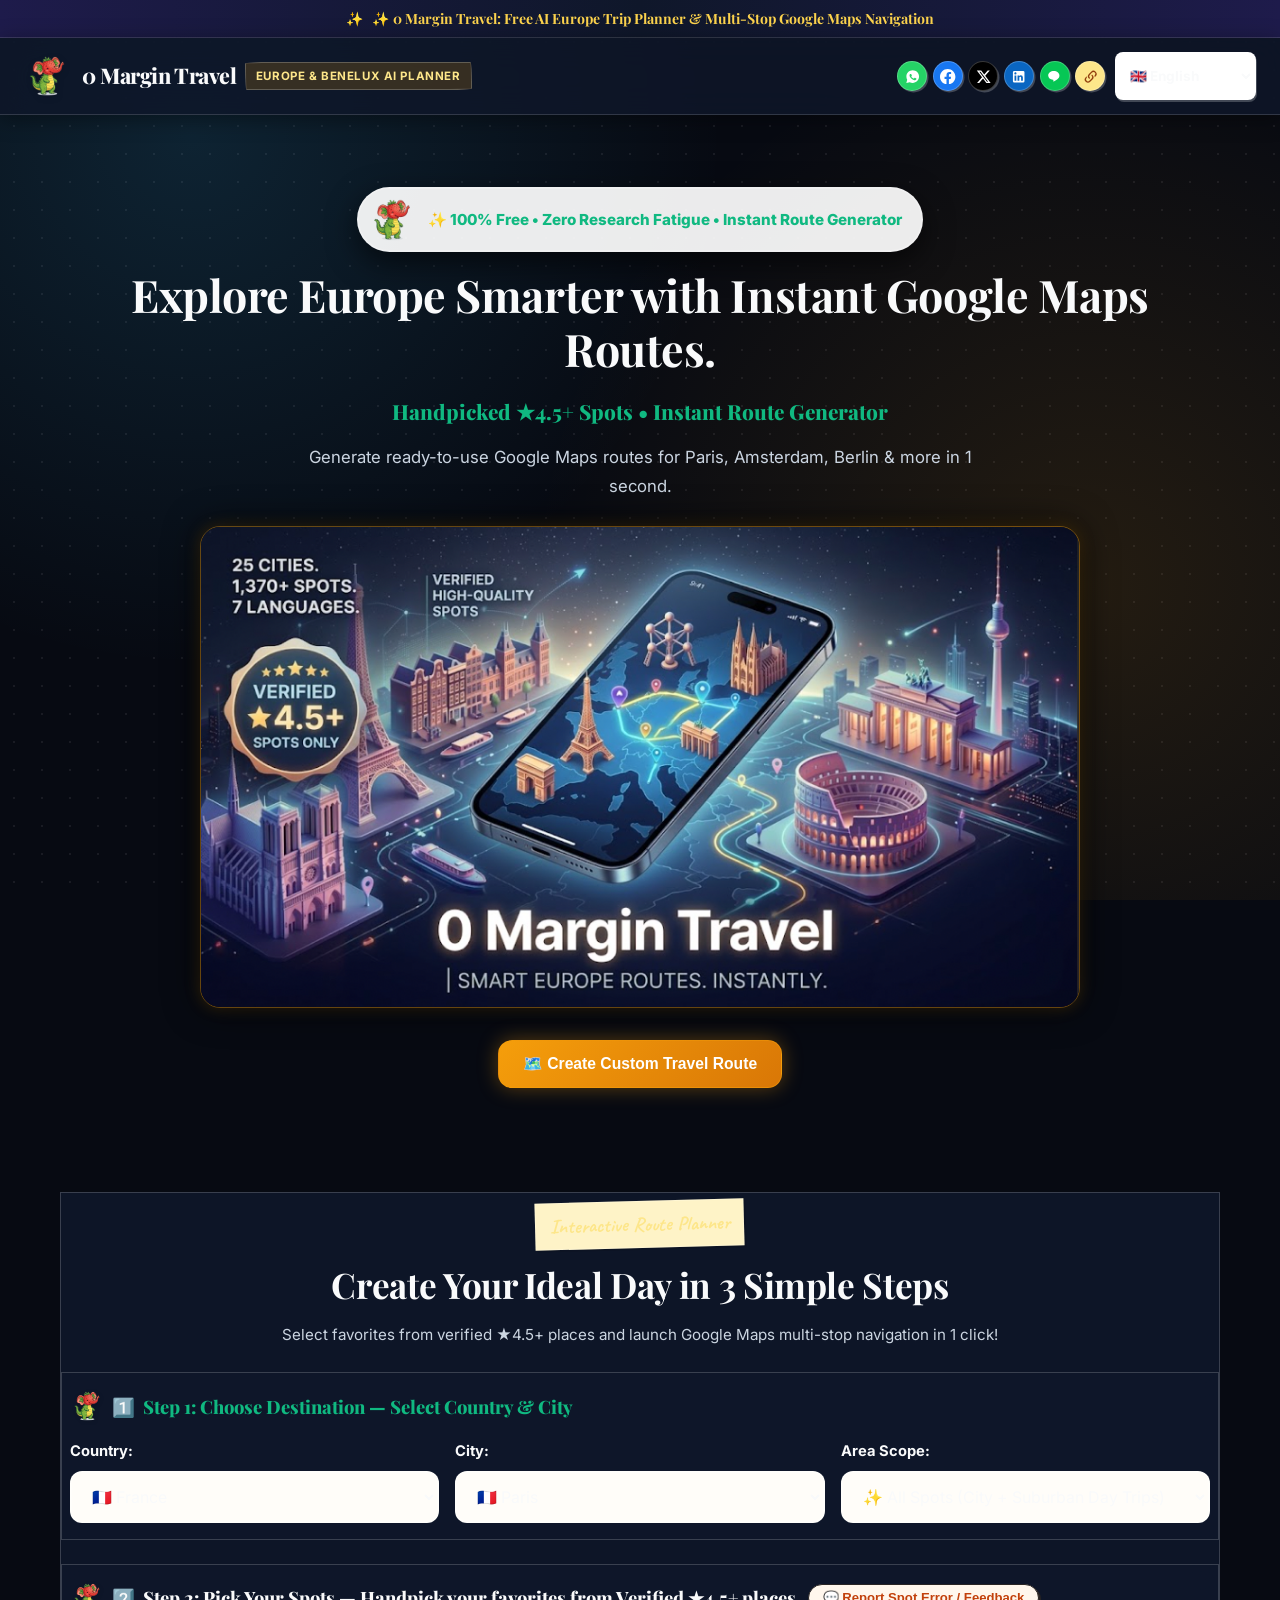
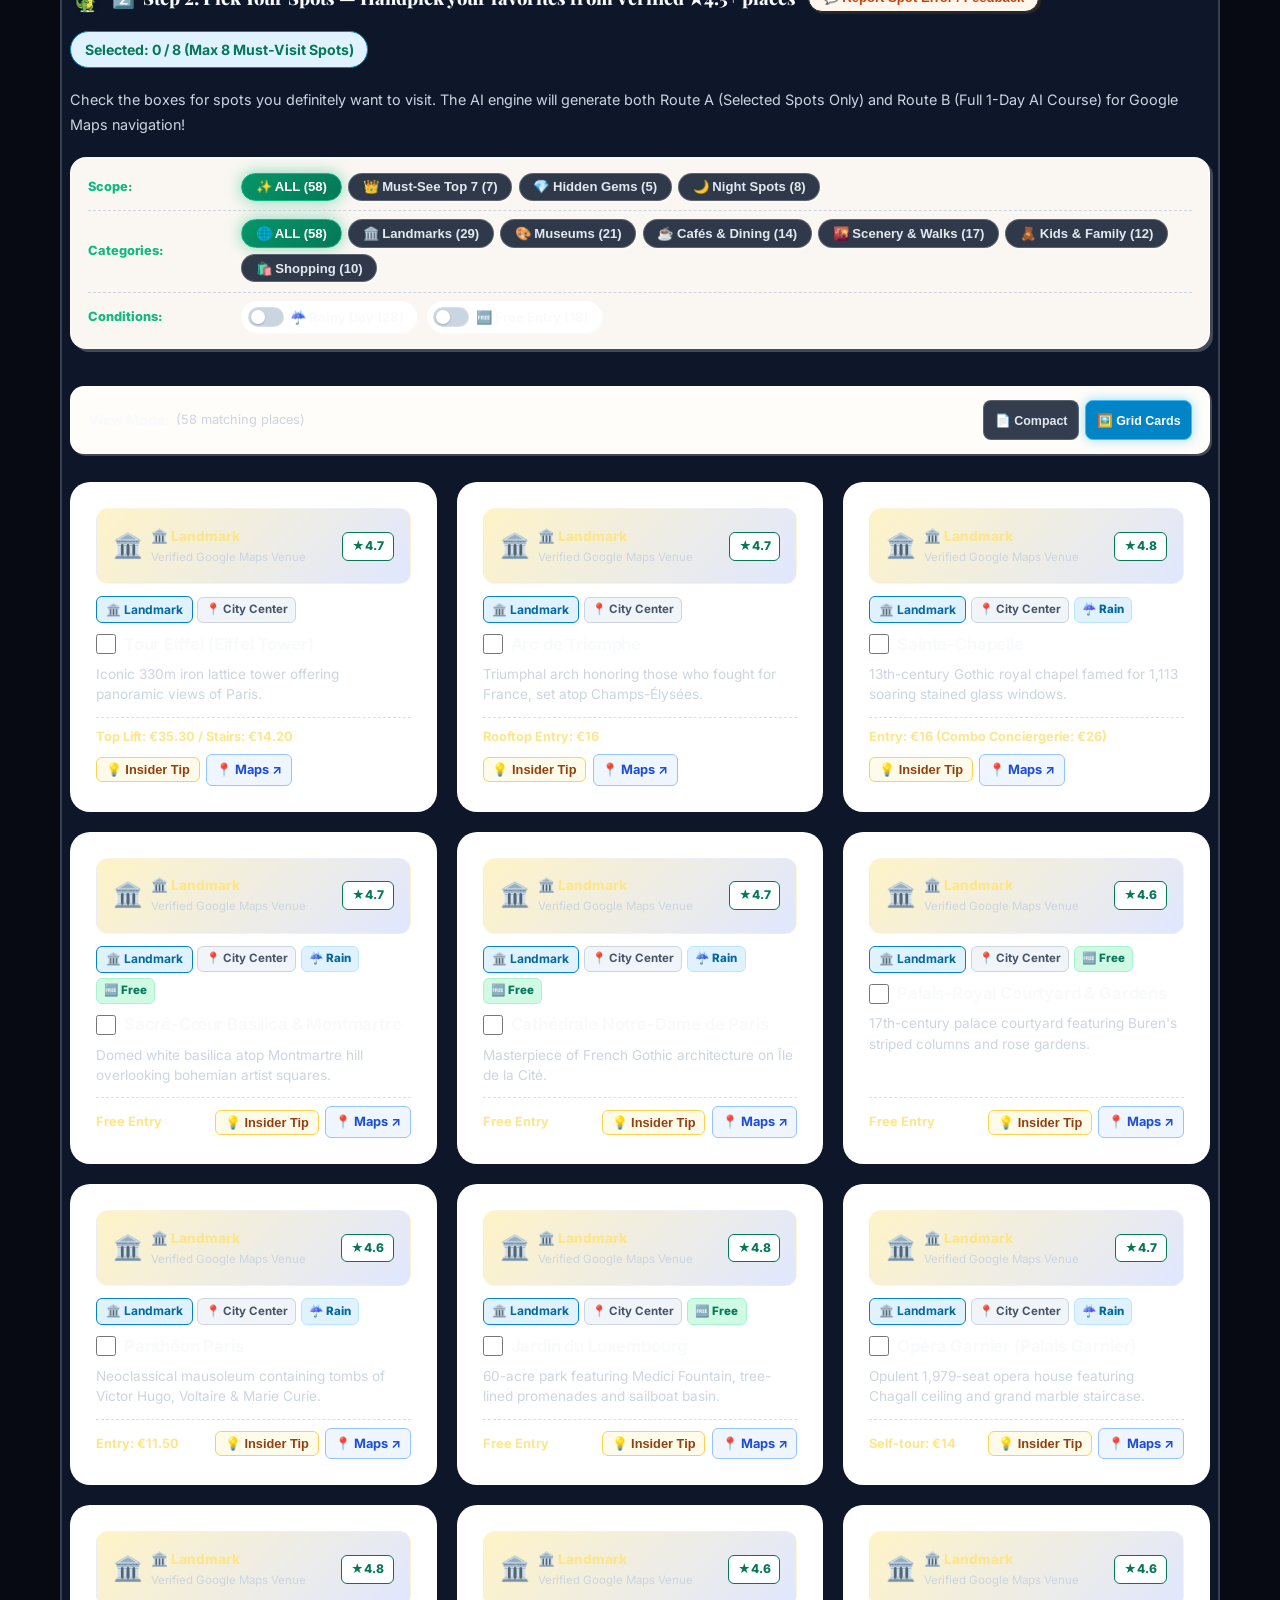
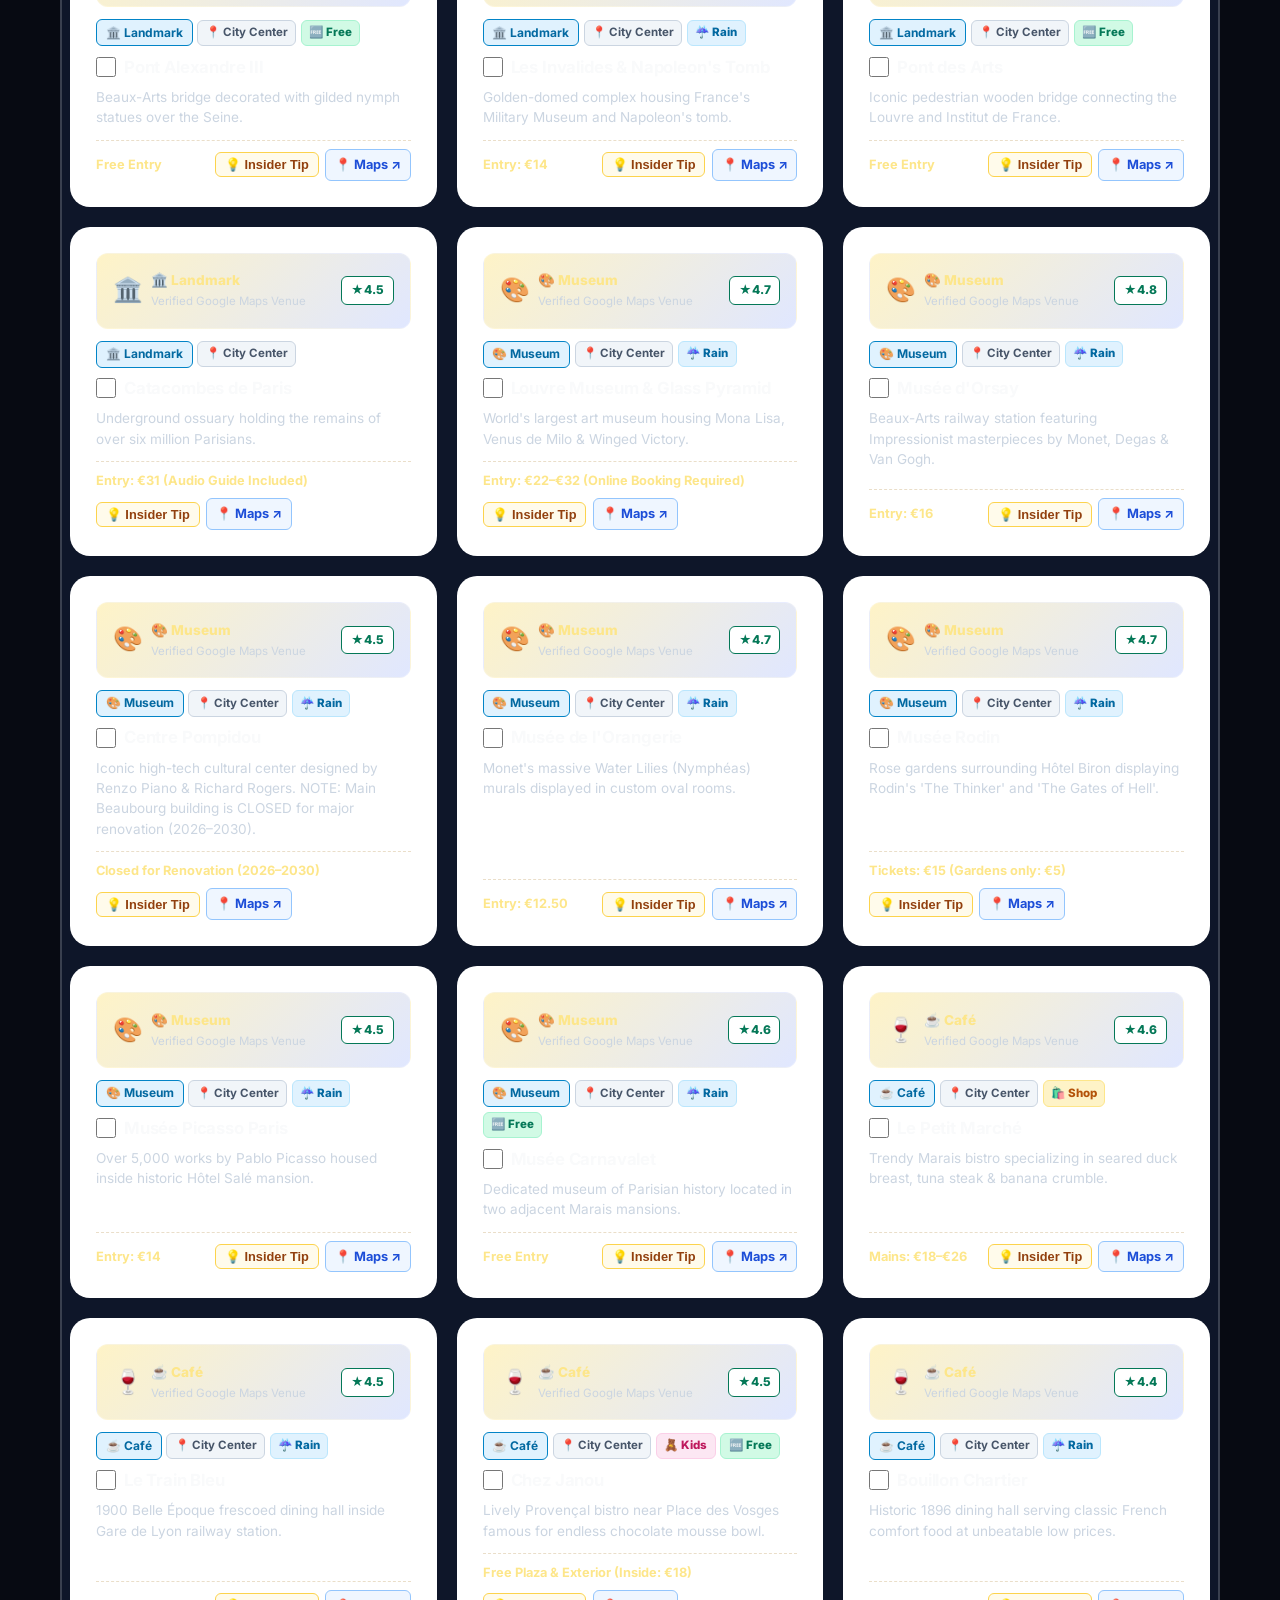
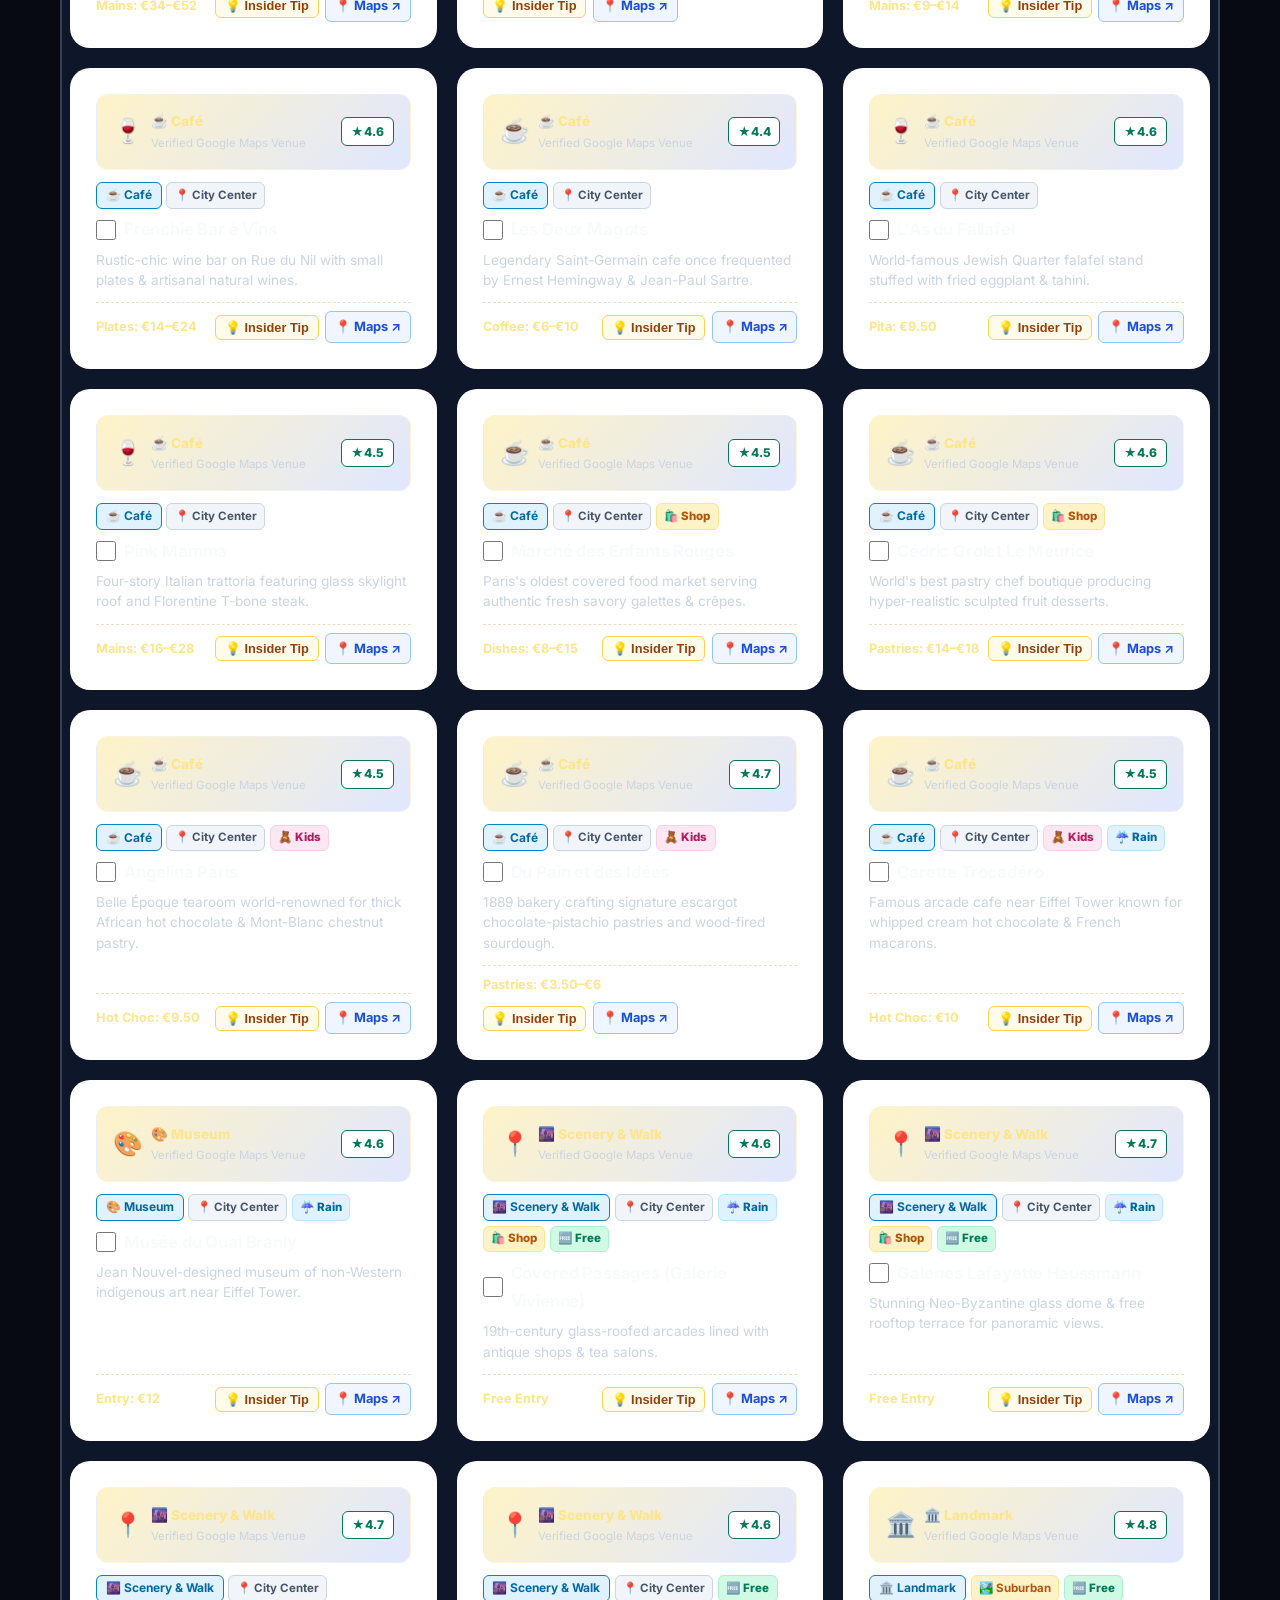
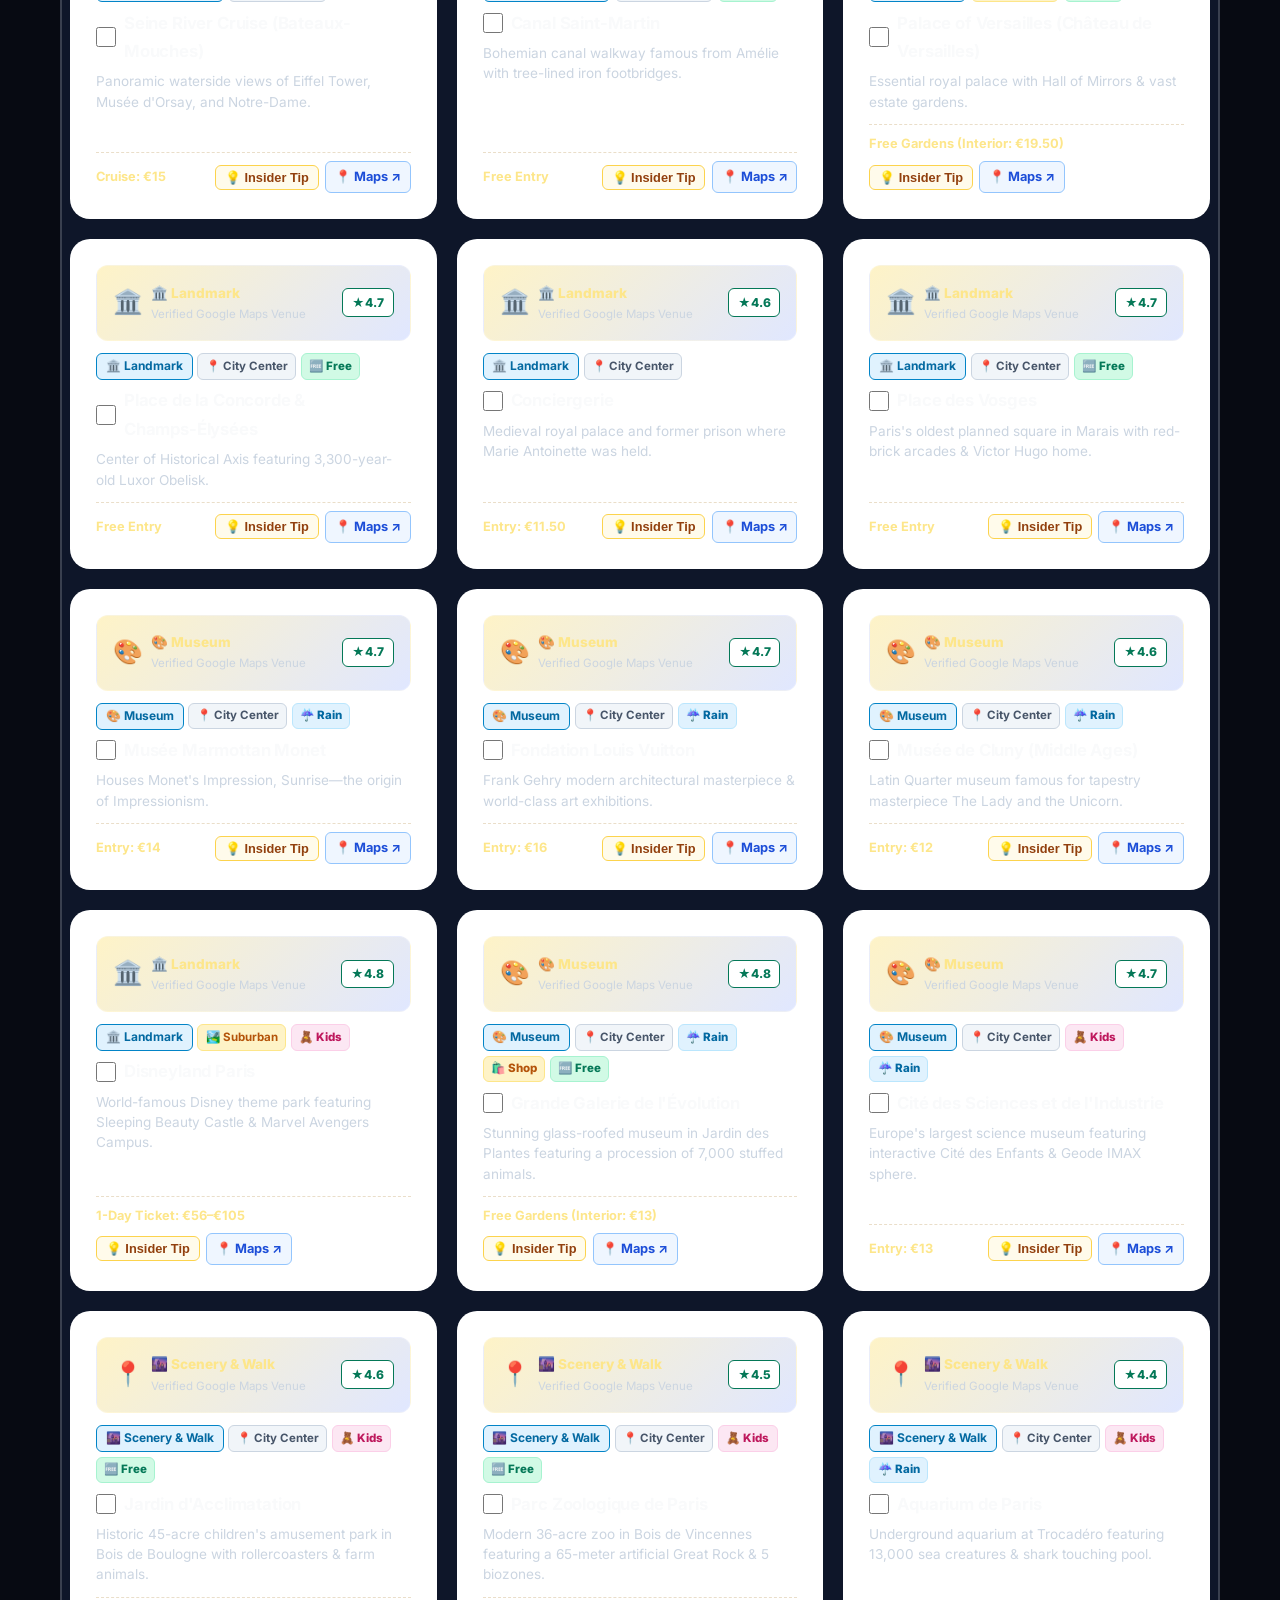
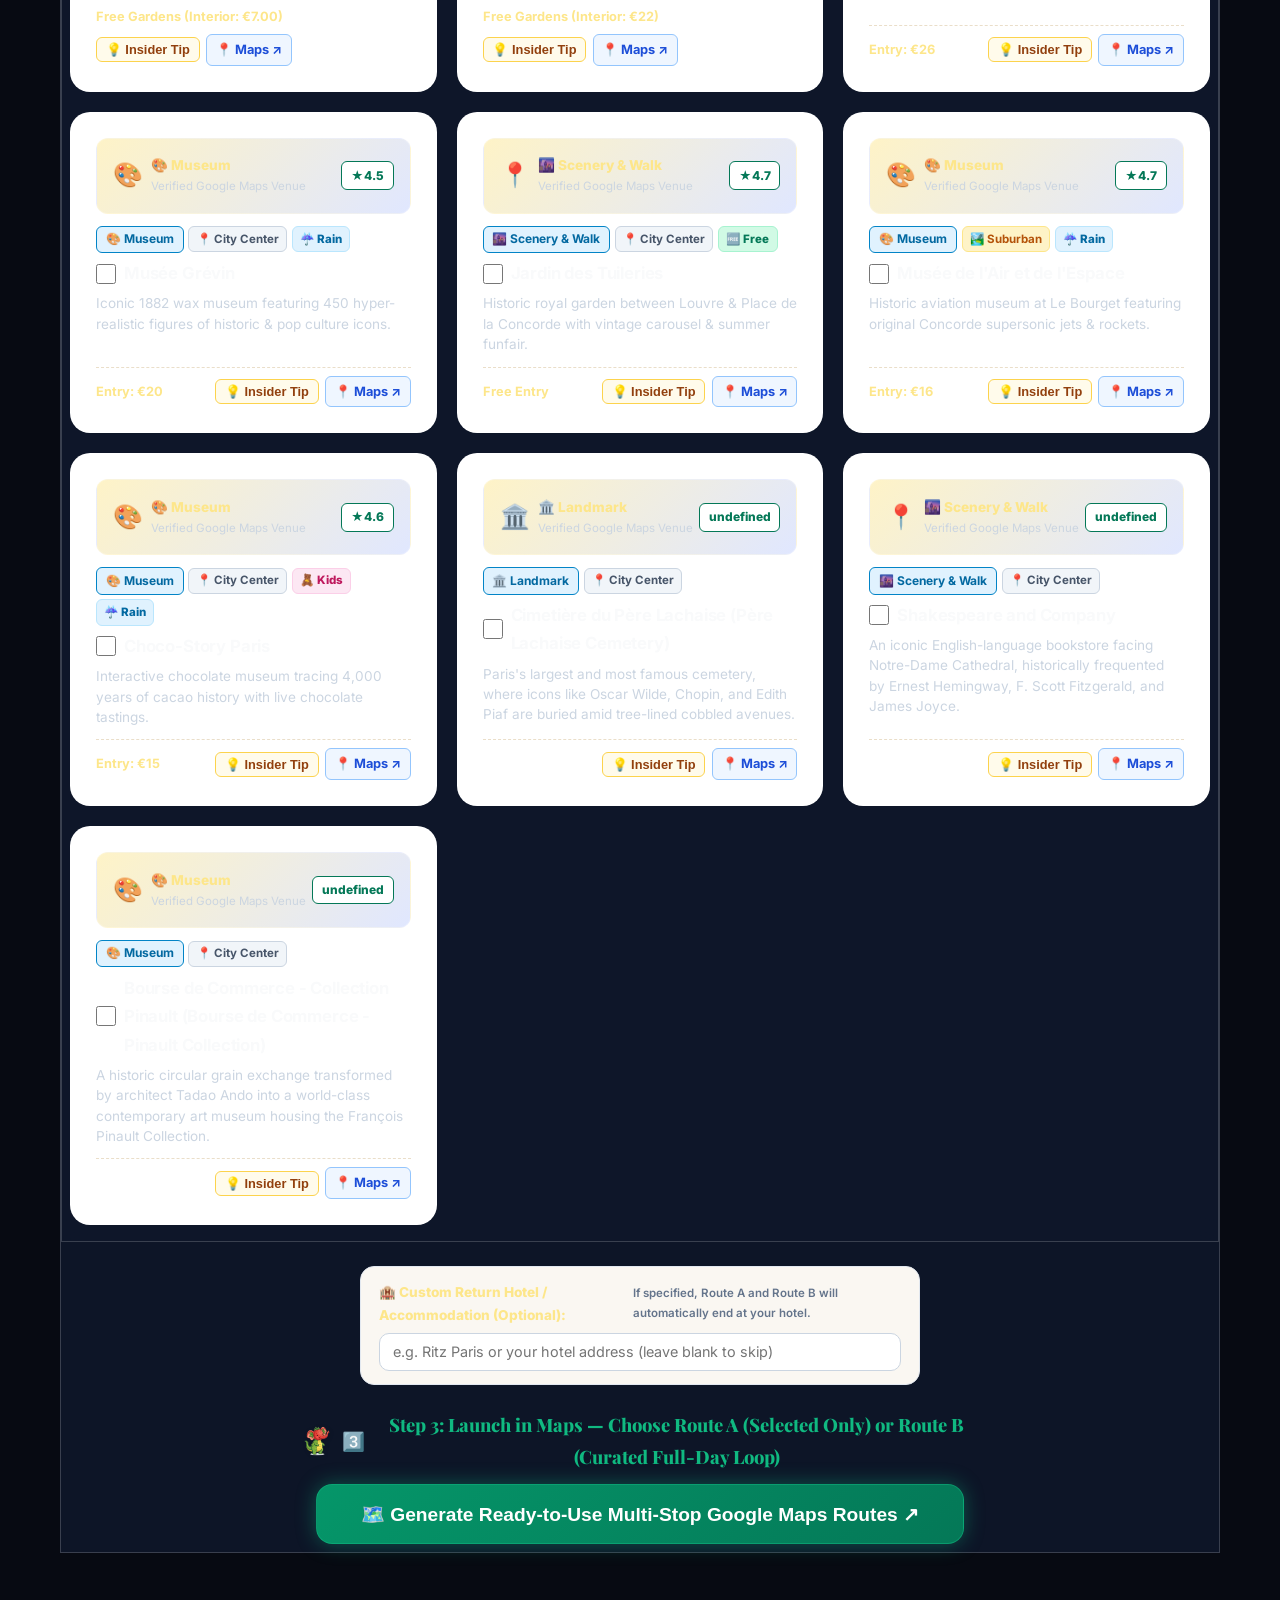
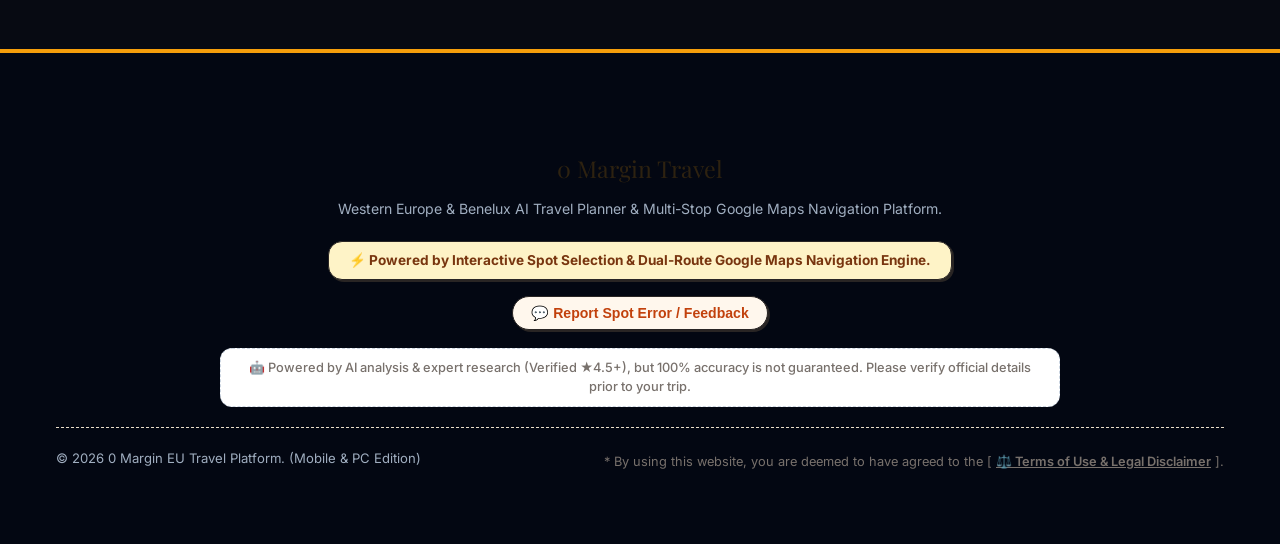
==== index.html @ 4a4cb54e "Fix: Enhance text contrast/readability and add responsive hero OGP image banner" ====
<!DOCTYPE html>
<html lang="en">
<head>
  <meta charset="UTF-8">
  <meta name="viewport" content="width=device-width, initial-scale=1.0, maximum-scale=5.0, user-scalable=yes">
  
  <title>[Free] 0Margin Travel — AI Europe Trip Planner & Multi-Stop Google Maps Navigation</title>
  <meta name="description" content="Free AI Europe Trip Planner. Just pick ★4.5+ curated spots! Generate turn-by-turn Google Maps routes for Paris, Amsterdam, Berlin & more in 1 second.">

  <!-- Open Graph / Social Media Meta Tags -->
  <meta property="og:site_name" content="0 Margin Travel">
  <meta property="og:title" content="0 Margin Travel — Smart Europe Routes. Instantly.">
  <meta property="og:description" content="Plan your perfect European trip for free. 25 cities, 1370+ curated spots. Turn-by-turn Google Maps navigation.">
  <meta property="og:image" content="https://zeromargin-travel.github.io/img/og-image.jpg">
  <meta property="og:image:secure_url" content="https://zeromargin-travel.github.io/img/og-image.jpg">
  <meta property="og:image:type" content="image/jpeg">
  <meta property="og:image:width" content="1200">
  <meta property="og:image:height" content="630">
  <meta property="og:type" content="website">
  <meta property="og:url" content="https://zeromargin-travel.github.io/">

  <!-- Twitter / X Card Meta Tags -->
  <meta name="twitter:card" content="summary_large_image">
  <meta name="twitter:title" content="0 Margin Travel — Smart Europe Routes. Instantly.">
  <meta name="twitter:description" content="Plan your perfect European trip for free. 25 cities, 1370+ curated spots.">
  <meta name="twitter:image" content="https://zeromargin-travel.github.io/img/og-image.jpg">

  <!-- Google Fonts: Inter, Playfair Display & Caveat -->
  <link rel="preconnect" href="https://fonts.googleapis.com">
  <link rel="preconnect" href="https://fonts.gstatic.com" crossorigin>
  <link href="https://fonts.googleapis.com/css2?family=Inter:wght@400;500;600;700;800&family=Playfair+Display:ital,wght@0,600;0,700;1,600&family=Caveat:wght@600&display=swap" rel="stylesheet">

  <!-- Correct CSS Path to Warm Organic Atelier Design System (Responsive) -->
  <link rel="stylesheet" href="css/styles.css?v=20260819_1520">
</head>
<body>

  <!-- Top Slogan Banner -->
  <div class="slogan-banner">
    <span>✨</span>
    <span data-i18n="banner.text">✨ 0 Margin Travel: Free AI Europe Trip Planner & Multi-Stop Google Maps Navigation</span>
  </div>

  <!-- Navbar -->
  <header class="navbar">
    <div class="brand-container" onclick="window.scrollTo({top:0, behavior:'smooth'})">
      <img src="assets/mascot.png" alt="0MT Mascot" class="brand-mascot-img" style="width:46px; height:46px; object-fit:contain; filter:drop-shadow(1px 2px 3px rgba(0,0,0,0.15)); transition:transform 0.3s ease;" onmouseover="this.style.transform='scale(1.15) rotate(6deg)'" onmouseout="this.style.transform='scale(1) rotate(0deg)'">
      <div>
        <div style="display:flex; align-items:center; gap:0.5rem;">
          <span class="brand-title" data-i18n="nav.title">0 Margin Travel</span>
          <span class="brand-badge" data-i18n="nav.badge">Europe & Benelux AI Planner</span>
        </div>
      </div>
    </div>

    <!-- Global Language Selector & Share -->
    <div style="display:flex; align-items:center; gap:0.6rem;">
      <div id="topShareContainer" style="display:flex; gap:0.35rem; align-items:center;">
        <!-- WhatsApp -->
        <button class="share-icon-btn" onclick="AITravelEngine.shareGeneral('wa')" style="width:30px; height:30px; background:#25D366; color:#FFF;" title="WhatsApp">
          <svg viewBox="0 0 24 24"><path d="M12.031 2c-5.456 0-9.88 4.424-9.88 9.88 0 1.74.452 3.435 1.311 4.935l-1.393 5.088 5.215-1.368c1.448.79 3.085 1.225 4.747 1.225 5.457 0 9.88-4.424 9.88-9.88s-4.423-9.88-9.88-9.88zm5.836 14.168c-.244.688-1.427 1.316-1.97 1.368-.501.047-1.144.072-3.32-.828-2.617-1.082-4.29-3.754-4.42-3.928-.13-.174-1.06-1.41-1.06-2.69 0-1.28.67-1.908.91-2.164.24-.256.526-.32.702-.32.176 0 .352.004.502.01.162.008.38-.061.594.453.22.527.75 1.83.816 1.96.066.13.11.283.022.455-.088.172-.132.28-.262.433-.13.153-.274.341-.392.458-.13.13-.266.27-.115.53.15.26.666 1.1 1.43 1.78.983.876 1.813 1.148 2.074 1.278.26.13.413.108.566-.065.153-.173.655-.764.83-1.025.174-.26.35-.217.587-.13.238.087 1.51.712 1.77.842.26.13.434.195.498.304.065.109.065.631-.179 1.319z"/></svg>
        </button>
        <!-- Facebook -->
        <button class="share-icon-btn" onclick="AITravelEngine.shareGeneral('fb')" style="width:30px; height:30px; background:#1877F2; color:#FFF;" title="Facebook">
          <svg viewBox="0 0 24 24"><path d="M24 12.073c0-6.627-5.373-12-12-12s-12 5.373-12 12c0 5.99 4.388 10.954 10.125 11.854v-8.385H7.078v-3.47h3.047V9.43c0-3.007 1.792-4.669 4.533-4.669 1.312 0 2.686.235 2.686.235v2.953H15.83c-1.491 0-1.956.925-1.956 1.874v2.25h3.328l-.532 3.47h-2.796v8.385C19.612 23.027 24 18.062 24 12.073z"/></svg>
        </button>
        <!-- X (Twitter) -->
        <button class="share-icon-btn" onclick="AITravelEngine.shareGeneral('x')" style="width:30px; height:30px; background:#000; color:#FFF;" title="X (Twitter)">
          <svg viewBox="0 0 24 24"><path d="M18.244 2.25h3.308l-7.227 8.26 8.502 11.24H16.17l-5.214-6.817L4.99 21.75H1.68l7.73-8.835L1.254 2.25H8.08l4.713 6.231zm-1.161 17.52h1.833L7.084 4.126H5.117z"/></svg>
        </button>
        <!-- LinkedIn -->
        <button class="share-icon-btn" onclick="AITravelEngine.shareGeneral('li')" style="width:30px; height:30px; background:#0A66C2; color:#FFF;" title="LinkedIn">
          <svg viewBox="0 0 24 24"><path d="M19 3a2 2 0 0 1 2 2v14a2 2 0 0 1-2 2H5a2 2 0 0 1-2-2V5a2 2 0 0 1 2-2h14m-.5 15.5v-5.3a3.26 3.26 0 0 0-3.26-3.26c-.85 0-1.84.52-2.28 1.3v-1.11h-2.79v8.37h2.79v-4.93c0-.77.62-1.4 1.39-1.4a1.4 1.4 0 0 1 1.4 1.4v4.93h2.75M6.88 8.56a1.68 1.68 0 0 0 1.68-1.68c0-.93-.75-1.69-1.68-1.69a1.69 1.69 0 0 0-1.69 1.69c0 .93.76 1.68 1.69 1.68m1.39 9.94v-8.37H5.5v8.37h2.77z"/></svg>
        </button>
        <!-- LINE -->
        <button class="share-icon-btn" onclick="AITravelEngine.shareGeneral('line')" style="width:30px; height:30px; background:#06C755; color:#FFF;" title="LINE">
          <svg viewBox="0 0 24 24"><path d="M19.34 10.04c0-3.83-3.92-6.95-8.74-6.95-4.82 0-8.74 3.12-8.74 6.95 0 3.43 3.1 6.3 7.3 6.84.28.06.67.19.77.43.09.22.06.56.03.78l-.13.79c-.04.24-.19.94.82.51 1.01-.43 5.46-3.22 7.45-5.51 1.05-1.17 1.24-2.34 1.24-3.84z"/></svg>
        </button>
        <!-- Copy Link -->
        <button class="share-icon-btn" onclick="AITravelEngine.shareGeneral('copy')" style="width:30px; height:30px; background:#FDE68A; color:#92400E;" title="Copy Link">
          <svg viewBox="0 0 24 24"><path d="M10.59 13.41c.41.39.41 1.03 0 1.42-.39.39-1.03.39-1.42 0a5.003 5.003 0 0 1 0-7.07l3.54-3.54a5.003 5.003 0 0 1 7.07 0 5.003 5.003 0 0 1 0 7.07l-1.49 1.49c.01-.82-.12-1.64-.4-2.42l.47-.47a3.001 3.001 0 0 0 0-4.24 3.001 3.001 0 0 0-4.24 0l-3.53 3.53a3.001 3.001 0 0 0 0 4.24zm2.82-2.82c-.41-.39-.41-1.03 0-1.42.39-.39 1.03-.39 1.42 0a5.003 5.003 0 0 1 0 7.07l-3.54 3.54a5.003 5.003 0 0 1-7.07 0 5.003 5.003 0 0 1 0-7.07l1.49-1.49c-.01.82.12 1.64.4 2.42l-.47.47a3.001 3.001 0 0 0 0 4.24 3.001 3.001 0 0 0 4.24 0l3.53-3.53a3.001 3.001 0 0 0 0-4.24z"/></svg>
        </button>
      </div>

      <select id="globalLanguageSelect" class="form-control" onchange="I18nEngine.setLanguage(this.value)" style="padding:0.3rem 0.6rem; font-size:0.85rem; font-weight:700; border-radius:8px; border:2px solid var(--border-ink); background:#FFF; cursor:pointer; box-shadow:1px 2px 0px var(--border-ink);">
        <option value="en">🇬🇧 English</option>
        <option value="nl">🇳🇱 Nederlands</option>
        <option value="fr">🇫🇷 Français</option>
        <option value="de">🇩🇪 Deutsch</option>
        <option value="ja">🇯🇵 日本語</option>
        <option value="es">🇪🇸 Español</option>
        <option value="zh">🇨🇳 中文 (简体)</option>
      </select>
    </div>
  </header>

  <!-- Hero Section with Character Mascot Integration -->
  <section class="hero-section" style="position:relative; overflow:hidden;">
    <div class="container" style="display:flex; flex-direction:column; align-items:center;">
      
      <!-- Character Mascot Companion Badge -->
      <div class="mascot-hero-badge" style="display:inline-flex; align-items:center; gap:0.75rem; background:rgba(255,255,255,0.92); border:2px solid var(--border-ink); border-radius:50px; padding:0.4rem 1.2rem 0.4rem 0.6rem; box-shadow:var(--shadow-sketch); margin-bottom:1rem; cursor:pointer;" onclick="document.getElementById('aiPlanDestination').scrollIntoView({behavior:'smooth'})">
        <img src="assets/mascot.png" alt="Mascot Guide" style="width:48px; height:48px; object-fit:contain; animation:floatBounce 3s ease-in-out infinite;">
        <span data-i18n="hero.badge" style="font-size:0.95rem; font-weight:800; color:var(--primary-forest);">✨ 100% Free • Zero Research Fatigue • Instant Route Generator</span>
      </div>

      <h1 class="hero-title" data-i18n="hero.title" style="font-size:2.8rem; margin-bottom:0.75rem;">Explore Europe Smarter with Instant Google Maps Routes.</h1>

      <p data-i18n="hero.tagline" style="font-size:1.3rem; font-weight:800; color:var(--primary-forest); margin-top:0.4rem; margin-bottom:0.85rem; font-family:var(--font-serif);">Handpicked ★4.5+ Spots • Instant Route Generator</p>

      <p class="hero-subtitle" data-i18n="hero.subtitle" style="max-width:720px; margin:0 auto 1.5rem; font-size:1.05rem;">Generate ready-to-use Google Maps routes for Paris, Amsterdam, Berlin & more in 1 second.</p>

      <!-- Hero Promotional Image Banner -->
      <div class="hero-image-wrapper" style="width:100%; max-width:880px; margin:0 auto 2rem; border-radius:20px; overflow:hidden; border:1px solid rgba(245, 158, 11, 0.4); box-shadow:0 0 35px rgba(0, 0, 0, 0.8), 0 0 15px rgba(245, 158, 11, 0.25);">
        <img src="img/og-image.jpg" alt="0 Margin Travel — Smart Europe Routes" style="width:100%; height:auto; display:block; object-fit:cover;">
      </div>

      <!-- Prominent Primary CTA Button -->
      <div class="hero-buttons">
        <button class="btn btn-primary" data-i18n="hero.cta" onclick="document.getElementById('aiPlanDestination').scrollIntoView({behavior:'smooth'})">🗺️ Create Custom Travel Route</button>
      </div>

    </div>
  </section>

  <!-- Main AI Custom Route Planner Section -->
  <div class="container" style="padding-top:1rem;">

    <section id="tab-planner" class="tab-content active" style="display:block !important; opacity:1 !important;">
      <div class="planner-outer-box" style="padding:0.5rem 0;">
        
        <div style="text-align:center; max-width:750px; margin:0 auto 1.5rem;">
          <span class="paper-tape" data-i18n="planner.tape">Interactive Route Planner</span>
          <h2 data-i18n="planner.title" style="font-size:2.2rem; margin-top:0.4rem; margin-bottom:0.5rem;" class="font-serif">Build Your Custom Day in 3 Simple Steps</h2>
          <p data-i18n="planner.subtitle" style="font-size:0.95rem; color:var(--text-secondary);">Handpick your favorites from ★4.5+ verified places and launch ready-to-use multi-stop Google Maps navigation in 1 click!</p>
        </div>

        <form id="aiPlannerForm" onsubmit="AITravelEngine.generateItinerary(event)">
          
          <!-- STEP 1: TRIP PARAMETERS -->
          <div class="step1-container" style="margin-bottom:1.5rem;">
            <div style="font-size:1.15rem; font-weight:800; color:var(--primary-forest); margin-bottom:1rem; display:flex; align-items:center; gap:0.5rem;" class="font-serif">
              <img src="assets/mascot.png" alt="Mascot Guide" style="width:34px; height:34px; object-fit:contain; filter:drop-shadow(1px 1px 2px rgba(0,0,0,0.12));">
              <span>1️⃣</span> <span data-i18n="step1.title">Step 1: Choose Destination — Select your country & city</span>
            </div>

            <div style="display:grid; grid-template-columns: repeat(auto-fit, minmax(220px, 1fr)); gap:1rem;">
              <div>
                <label class="form-label" data-i18n="label.country">Country:</label>
                <select id="aiPlanCountry" class="form-control" onchange="AITravelEngine.onCountryChange()">
                  <option value="France" selected>🇫🇷 France</option>
                  <option value="Germany">🇩🇪 Germany</option>
                  <option value="Netherlands">🇳🇱 Netherlands</option>
                  <option value="Belgium">🇧🇪 Belgium</option>
                  <option value="Luxembourg">🇱🇺 Luxembourg</option>
                </select>
              </div>

              <div>
                <label class="form-label" data-i18n="label.city">City:</label>
                <select id="aiPlanDestination" class="form-control" onchange="AITravelEngine.renderCandidateSpots()">
                  <option value="Paris, France" selected>🇫🇷 Paris</option>
                  <option value="Bordeaux, France">🇫🇷 Bordeaux</option>
                  <option value="Lyon, France">🇫🇷 Lyon</option>
                  <option value="Marseille, France">🇫🇷 Marseille</option>
                  <option value="Nice, France">🇫🇷 Nice & Côte d'Azur</option>
                  <option value="Strasbourg, France">🇫🇷 Strasbourg</option>
                  <option value="Toulouse, France">🇫🇷 Toulouse</option>
                </select>
              </div>

              <div>
                <label class="form-label" data-i18n="label.areaZone">Area Zone:</label>
                <select id="aiPlanAreaZone" class="form-control" onchange="AITravelEngine.renderCandidateSpots()">
                  <option value="ALL" selected data-i18n="area.all">✨ All Spots (City + Suburban)</option>
                  <option value="city" data-i18n="area.city">🏙️ City Center Spots</option>
                  <option value="suburban" data-i18n="area.suburban">🏞️ Suburban & Day Trips</option>
                </select>
              </div>
            </div>
          </div>

          <!-- STEP 2: INTERACTIVE CANDIDATE SPOTS SELECTION -->
          <div class="step2-container" style="margin-bottom:1.5rem;">
            <div style="display:flex; justify-content:space-between; align-items:center; flex-wrap:wrap; gap:1rem; margin-bottom:1.25rem;">
              <div style="display:flex; align-items:center; gap:0.75rem; flex-wrap:wrap;">
                <div style="font-size:1.15rem; font-weight:800; color:var(--primary-forest); display:flex; align-items:center; gap:0.5rem;" class="font-serif">
                  <img src="assets/mascot.png" alt="Mascot Guide" style="width:34px; height:34px; object-fit:contain; filter:drop-shadow(1px 1px 2px rgba(0,0,0,0.12));">
                  <span>2️⃣</span> <span data-i18n="step2.title">Step 2: Pick Your Spots — Handpick your favorites from Verified ★4.5+ places</span>
                </div>
                <button type="button" onclick="openFeedbackModal()" style="background:#FFF7ED; color:#C2410C; border:1.5px solid #292524; padding:0.35rem 0.85rem; border-radius:999px; font-size:0.82rem; font-weight:800; box-shadow:2px 2px 0px #292524; cursor:pointer;" data-i18n="btn.reportError">
                  💬 Report Spot Error / Feedback
                </button>
              </div>

              <span id="spotsCounterBadge" style="font-size:0.88rem; font-weight:700; background:#E0F2FE; color:#0369A1; padding:0.35rem 0.85rem; border-radius:9999px; border:1.5px solid #0284C7;">
                Selected: <strong>0 / 8</strong> (Max 8 Must-Visit Spots)
              </span>
            </div>

            <p data-i18n="step2.subtitle" style="font-size:0.9rem; color:var(--text-secondary); margin-bottom:1.25rem;">Check the boxes for spots you definitely want to visit. The AI engine will generate both Route A (Selected Spots Only) and Route B (Full 1-Day AI Course) for Google Maps navigation!</p>
            <div id="candidateSpotsGrid" class="grid-3" style="display:grid !important; visibility:visible !important;"></div>
          </div>

                    <!-- Optional Custom Return Hotel Field -->
          <div style="max-width:560px; margin:0 auto 1.5rem auto; background:#FAF7F2; border:1.5px solid #E2E8F0; padding:0.85rem 1.1rem; border-radius:14px; text-align:left;">
            <label for="aiPlanHotelInput" style="font-size:0.85rem; font-weight:800; color:var(--primary-wood); display:flex; align-items:center; gap:0.4rem; margin-bottom:0.35rem;">
              <span data-i18n="label.hotel">🏨 Return Hotel / Stay</span>
              <span data-i18n="label.hotelSub" style="font-size:0.72rem; font-weight:600; color:#64748B;">(Optional — Appended as final destination to Route A & B)</span>
            </label>
            <input type="text" id="aiPlanHotelInput" data-i18n-placeholder="placeholder.hotel" placeholder="e.g. Ritz Paris or your hotel address (leave blank to skip)" style="width:100%; padding:0.6rem 0.85rem; border-radius:10px; border:1.5px solid #CBD5E1; font-size:0.9rem; background:#FFF; font-family:var(--font-sans);">
          </div>

          <!-- STEP 3: LAUNCH IN MAPS -->
          <div style="text-align:center; max-width:680px; margin:0 auto;">
            <div style="font-size:1.15rem; font-weight:800; color:var(--primary-forest); margin-bottom:0.75rem; display:flex; align-items:center; justify-content:center; gap:0.5rem;" class="font-serif">
              <img src="assets/mascot.png" alt="Mascot Guide" style="width:34px; height:34px; object-fit:contain; filter:drop-shadow(1px 1px 2px rgba(0,0,0,0.12));">
              <span>3️⃣</span> <span data-i18n="step3.title">Step 3: Launch in Maps — Choose Route A (Selected only) or Route B (Curated full-day loop)</span>
            </div>
            <button type="submit" class="btn btn-emerald" data-i18n="btn.generate" style="padding:1.1rem 2.75rem; font-size:1.2rem; border-radius:16px;">🗺️ Generate Ready-to-Use Dual Google Maps Routes ↗</button>
          </div>

        </form>

        <!-- RESULT CONTAINER -->
        <div id="aiPlanResult" style="display:none;">
          <!-- Dynamically populated custom itinerary card with master multi-stop links -->
        </div>

      </div>
    </section>

  </div>

  <!-- Footer -->
  <footer style="margin-top:4rem;">
    <div style="max-width:1200px; margin:0 auto; text-align:center; padding:2.5rem 1rem;">
      <div class="footer-brand" style="margin-bottom:0.5rem;">0 Margin Travel</div>
      <p class="footer-text" style="margin-bottom:1.25rem;">
        Western Europe & Benelux AI Travel Planner & Multi-Stop Google Maps Navigation Platform.
      </p>
      <div style="display:inline-flex; align-items:center; gap:0.5rem; background:#FEF3C7; color:#78350F; border:1.5px solid #292524; padding:0.45rem 1.25rem; border-radius:14px; font-size:0.85rem; font-weight:700; box-shadow:2px 2px 0px #292524;">
        ⚡ Powered by Interactive Spot Selection & Dual-Route Google Maps Navigation Engine.
      </div>
      <div style="margin-top:1rem; display:flex; justify-content:center; gap:0.75rem; flex-wrap:wrap;">
        <button type="button" onclick="openFeedbackModal()" style="background:#FFF7ED; color:#C2410C; border:1.5px solid #292524; padding:0.5rem 1.15rem; border-radius:999px; font-size:0.88rem; font-weight:800; box-shadow:2px 2px 0px #292524; cursor:pointer;" data-i18n="btn.reportError">
          💬 Report Spot Error / Feedback
        </button>
      </div>

      <p style="margin-top:1.1rem; max-width:840px; margin-left:auto; margin-right:auto; font-size:0.8rem; color:#78716C; line-height:1.5; background:#FFF; border:1.5px dashed #CBD5E1; padding:0.6rem 1rem; border-radius:12px; font-weight:500;" data-i18n="footer.aiNotice">
        🤖 Powered by AI analysis & expert research (Verified ★4.5+), but 100% accuracy is not guaranteed. Please verify official details prior to your trip.
      </p>

      <div class="footer-bottom" style="margin-top:1.25rem; border-top:1px dashed #EADEC9; padding-top:1rem;">
        <div>© 2026 0 Margin EU Travel Platform. (Mobile & PC Edition)</div>
        <div style="margin-top:0.4rem; font-size:0.8rem; color:#78716C;">
          <span data-i18n="footer.termsNotice">* By using this website, you are deemed to have agreed to the [ <a href="javascript:void(0)" onclick="openTermsModal()" style="color:#78716C; text-decoration:underline; font-weight:600;" data-i18n="btn.terms">⚖️ Terms of Use & Legal Disclaimer</a> ].</span>
        </div>
      </div>
    </div>
  </footer>

  <!-- Sticky Mobile Bottom Bar -->
  <div class="mobile-bottom-bar">
    <button class="mobile-bottom-item" onclick="document.getElementById('aiPlanDestination').scrollIntoView({behavior:'smooth'})">
      <span style="font-size:1.25rem;">🗺️</span>
      <span data-i18n="mobile.planner">Route Planner</span>
    </button>
    <button class="mobile-bottom-item" onclick="window.scrollTo({top:0, behavior:'smooth'})">
      <span style="font-size:1.25rem;">⬆️</span>
      <span data-i18n="mobile.top">Top</span>
    </button>
  </div>

  <!-- Scripts -->
  <script src="js/i18n.js?v=20260820_2200"></script>
  <script src="js/ai-travel-engine.js?v=20260820_2200"></script>
  <script src="js/travel-app.js?v=20260820_2200"></script>
  <script>
    window.addEventListener('DOMContentLoaded', async function() {
      if (window.I18nEngine) {
        window.I18nEngine.init();
      }
      if (window.AITravelEngine) {
        await window.AITravelEngine.init();
        window.AITravelEngine.renderCandidateSpots();
      }
    });
  </script>


  <!-- Feedback / Spot Error Report Modal -->
  <div id="feedbackModal" class="modal-overlay" style="display:none; position:fixed; top:0; left:0; width:100%; height:100%; background:rgba(0,0,0,0.55); z-index:99999; backdrop-filter:blur(3px); align-items:center; justify-content:center; padding:1rem;">
    <div style="background:#FAF7F2; border:2.5px solid #292524; border-radius:20px; width:100%; max-width:520px; padding:1.5rem; box-shadow:5px 5px 0px #292524; position:relative; max-height:90vh; overflow-y:auto;">
      <button type="button" onclick="closeFeedbackModal()" style="position:absolute; top:1rem; right:1rem; background:none; border:none; font-size:1.4rem; cursor:pointer; font-weight:bold; color:#78716C;">✕</button>
      
      <div style="font-size:1.15rem; font-weight:800; color:#047857; margin-bottom:0.4rem;" data-i18n="modal.feedbackTitle">
        💬 ご意見・スポット情報の誤りを指摘
      </div>
      <p style="font-size:0.85rem; color:#57534E; margin-bottom:1rem; line-height:1.4;" data-i18n="modal.feedbackSub">
        スポット情報の誤り、営業時間の間違い、改善のご意見などをお気軽にお寄せください。
      </p>

      <form action="https://formsubmit.co/yamasaki_jun@hotmail.com" method="POST">
        <input type="hidden" name="_subject" value="0 Margin Travel: New Spot Error / Feedback Report">
        <input type="hidden" name="_template" value="table">
        <input type="hidden" name="_captcha" value="false">

        <div style="margin-bottom:0.85rem;">
          <label style="display:block; font-size:0.82rem; font-weight:800; color:#292524; margin-bottom:0.25rem;" data-i18n="modal.spotNameLabel">対象のスポット名・都市名:</label>
          <input type="text" name="spot_name" required style="width:100%; padding:0.55rem 0.75rem; border:1.5px solid #292524; border-radius:10px; font-size:0.88rem; background:#FFF;" data-i18n-placeholder="modal.spotNamePlaceholder" placeholder="例: ルーブル美術館 / パリ">
        </div>

        <div style="margin-bottom:0.85rem;">
          <label style="display:block; font-size:0.82rem; font-weight:800; color:#292524; margin-bottom:0.25rem;" data-i18n="modal.detailsLabel">誤りの内容・ご意見:</label>
          <textarea name="details" required rows="4" style="width:100%; padding:0.55rem 0.75rem; border:1.5px solid #292524; border-radius:10px; font-size:0.88rem; background:#FFF; resize:vertical;" data-i18n-placeholder="modal.detailsPlaceholder" placeholder="間違っている情報や修正案をご記入ください..."></textarea>
        </div>

        <div style="margin-bottom:1.1rem;">
          <label style="display:block; font-size:0.82rem; font-weight:800; color:#292524; margin-bottom:0.25rem;" data-i18n="modal.emailLabel">ご連絡先メールアドレス（任意）:</label>
          <input type="email" name="user_email" style="width:100%; padding:0.55rem 0.75rem; border:1.5px solid #292524; border-radius:10px; font-size:0.88rem; background:#FFF;" data-i18n-placeholder="modal.emailPlaceholder" placeholder="your.email@example.com （返信をご希望の場合）">
        </div>

        <button type="submit" style="width:100%; background:#047857; color:#FFF; border:2px solid #292524; padding:0.7rem; border-radius:12px; font-size:0.95rem; font-weight:800; cursor:pointer; box-shadow:3px 3px 0px #292524;" data-i18n="modal.sendBtn">
          ✉️ ご意見・誤り指摘を送信する
        </button>
      </form>
    </div>
  </div>

  <!-- Terms of Use & Liability Disclaimer Modal -->
  <div id="termsModal" class="modal-overlay" style="display:none; position:fixed; top:0; left:0; width:100%; height:100%; background:rgba(0,0,0,0.55); z-index:99999; backdrop-filter:blur(3px); align-items:center; justify-content:center; padding:1rem;">
    <div style="background:#FAF7F2; border:2.5px solid #292524; border-radius:20px; width:100%; max-width:540px; padding:1.5rem; box-shadow:5px 5px 0px #292524; position:relative; max-height:85vh; overflow-y:auto;">
      <button type="button" onclick="closeTermsModal()" style="position:absolute; top:1rem; right:1rem; background:none; border:none; font-size:1.4rem; cursor:pointer; font-weight:bold; color:#78716C;">✕</button>
      
      <div style="font-size:1.15rem; font-weight:800; color:#047857; margin-bottom:0.75rem; border-bottom:1.5px dashed #CBD5E1; padding-bottom:0.5rem;" data-i18n="modal.termsTitle">
        ⚖️ 利用規約・免責事項
      </div>
      
      <div style="font-size:0.88rem; color:#44403C; line-height:1.6; white-space:pre-wrap;" data-i18n="modal.termsBody">
        当サイト「0 Margin Travel(EU)」で提供するスポット情報、営業時間、位置情報、ルート案内等の正確性については細心の注意を払っておりますが、その完全性や最新性を保証するものではありません。
        実際の訪問に際しては、事前に施設公式情報等をご確認ください。当サイトの利用によって生じた損害・トラブル・不利益等について、当管理者は一切の責任を負いかねます。あらかじめご了承の上、自己責任にてご利用ください。
      </div>

      <div style="margin-top:1.25rem; text-align:right;">
        <button type="button" onclick="closeTermsModal()" style="background:#292524; color:#FFF; border:none; padding:0.45rem 1.25rem; border-radius:10px; font-size:0.85rem; font-weight:700; cursor:pointer;">
          OK
        </button>
      </div>
    </div>
  </div>

  <script>
    function openFeedbackModal() {
      const m = document.getElementById('feedbackModal');
      if (m) m.style.display = 'flex';
    }
    function closeFeedbackModal() {
      const m = document.getElementById('feedbackModal');
      if (m) m.style.display = 'none';
    }
    function openTermsModal() {
      const m = document.getElementById('termsModal');
      if (m) m.style.display = 'flex';
    }
    function closeTermsModal() {
      const m = document.getElementById('termsModal');
      if (m) m.style.display = 'none';
    }
  </script>

  <!-- Toast Notification Container -->
  <div id="toastNotification" class="toast-notification"></div>

</body>
</html>
---- css/styles.css ----
/* ==========================================================================
   0 Margin Travel — Warm Organic Atelier Design System (Responsive Mobile & PC Edition)
   "Connecting Global Travelers with Local Companions at 0% Commission"
   ========================================================================== */

:root {
  --bg-main: #070A12;
  --bg-card: rgba(15, 23, 42, 0.85);
  --bg-card-warm: rgba(30, 41, 59, 0.75);
  --bg-dark: #030712;
  
  --text-primary: #F9FAFB;
  --text-secondary: #CBD5E1;
  --text-light: #94A3B8;
  --text-inverse: #0F172A;
  
  --primary-gold: #F59E0B;
  --primary-gold-light: rgba(245, 158, 11, 0.18);
  --primary-sunlight: #FCD34D;
  --primary-forest: #10B981;
  --primary-emerald: #059669;
  --primary-emerald-light: rgba(5, 150, 105, 0.2);
  --primary-wood: #FDE68A;
  --primary-navy: #0F172A;
  --primary-indigo: #6366F1;
  --primary-indigo-light: rgba(99, 102, 241, 0.2);
  
  --border-warm: rgba(255, 255, 255, 0.15);
  --border-ink: rgba(255, 255, 255, 0.22);
  
  --shadow-sketch: 0 10px 30px rgba(0, 0, 0, 0.6);
  --shadow-soft: 0 10px 30px rgba(0, 0, 0, 0.5);
  
  --font-serif: 'Playfair Display', 'Cinzel', 'Noto Serif JP', Georgia, serif;
  --font-sans: 'Inter', -apple-system, BlinkMacSystemFont, sans-serif;
  --font-hand: 'Caveat', cursive;
}

*, *::before, *::after {
  box-sizing: border-box;
  max-width: 100%;
  margin: 0;
  padding: 0;
}

html {
  scroll-behavior: smooth;
  overflow-x: hidden;
}

body {
  background-color: var(--bg-main);
  background-image: 
    radial-gradient(circle at 15% 15%, rgba(56, 189, 248, 0.14) 0%, transparent 40%),
    radial-gradient(circle at 85% 65%, rgba(245, 158, 11, 0.12) 0%, transparent 45%),
    radial-gradient(rgba(255, 255, 255, 0.07) 1px, transparent 1px);
  background-size: 100% 100%, 100% 100%, 28px 28px;
  background-attachment: fixed;
  color: var(--text-primary);
  font-family: var(--font-sans);
  line-height: 1.7;
  overflow-x: hidden;
  -webkit-font-smoothing: antialiased;
  padding-bottom: 70px; /* Space for mobile sticky bottom bar */
}

@media (min-width: 769px) {
  body {
    padding-bottom: 0;
  }
}

.font-serif { font-family: var(--font-serif); }
.font-sans { font-family: var(--font-sans); }
.font-hand { 
  font-family: var(--font-hand); 
  font-size: 1.35rem; 
  color: var(--primary-gold); 
}

h1, h2, h3, h4 {
  font-family: var(--font-serif);
  color: var(--text-primary);
  font-weight: 700;
  letter-spacing: -0.01em;
  word-break: break-word;
  overflow-wrap: break-word;
}

/* Header & Navbar */
.navbar {
  position: sticky;
  top: 0;
  z-index: 100;
  background: rgba(15, 23, 42, 0.85);
  backdrop-filter: blur(16px);
  -webkit-backdrop-filter: blur(16px);
  border-bottom: 1px solid rgba(255, 255, 255, 0.15);
  padding: 0.875rem 1.5rem;
  display: flex;
  justify-content: space-between;
  align-items: center;
  gap: 1rem;
  box-shadow: 0 4px 20px rgba(0, 0, 0, 0.4);
}

.brand-container {
  display: flex;
  align-items: center;
  gap: 0.75rem;
  text-decoration: none;
  color: var(--text-primary);
  cursor: pointer;
}

.brand-logo {
  width: 44px;
  height: 44px;
  background: linear-gradient(135deg, var(--primary-gold), var(--primary-emerald));
  border: 2px solid var(--border-ink);
  border-radius: 255px 15px 225px 15px/15px 225px 15px 255px;
  display: flex;
  align-items: center;
  justify-content: center;
  color: #fff;
  font-weight: bold;
  font-size: 1.15rem;
  box-shadow: 2px 3px 0px var(--border-ink);
  flex-shrink: 0;
}

.brand-title {
  font-size: 1.35rem;
  font-weight: 800;
  letter-spacing: -0.02em;
  font-family: var(--font-serif);
  line-height: 1.2;
}

.brand-badge {
  font-size: 0.72rem;
  background: var(--primary-gold-light);
  color: var(--primary-wood);
  padding: 0.2rem 0.65rem;
  border-radius: 255px 15px 225px 15px/15px 225px 15px 255px;
  font-weight: 700;
  text-transform: uppercase;
  letter-spacing: 0.05em;
  border: 1.5px solid var(--border-ink);
  display: inline-block;
}

.nav-actions {
  display: flex;
  align-items: center;
  gap: 0.65rem;
}

/* Banner */
.slogan-banner {
  background: linear-gradient(90deg, #1E1B4B, #0F172A, #1E1B4B);
  color: #FCD34D;
  text-align: center;
  padding: 0.55rem 1rem;
  font-size: 0.88rem;
  font-weight: 700;
  border-bottom: 1px solid rgba(255, 255, 255, 0.15);
  display: flex;
  justify-content: center;
  align-items: center;
  gap: 0.5rem;
  font-family: var(--font-serif);
  line-height: 1.4;
  word-break: break-word;
}

/* Paper Tape & Badges */
.paper-tape {
  display: inline-block;
  background: #FEF3C7;
  color: var(--primary-wood);
  border: 1.5px solid var(--border-ink);
  padding: 0.35rem 0.85rem;
  font-family: var(--font-hand);
  font-weight: bold;
  font-size: 1.25rem;
  transform: rotate(-1.5deg);
  box-shadow: 2px 2px 0px rgba(0,0,0,0.1);
  max-width: 100%;
}

.verified-badge {
  display: inline-flex;
  align-items: center;
  gap: 0.3rem;
  background: #E0F2FE;
  color: #0369A1;
  border: 1.5px solid #0284C7;
  padding: 0.25rem 0.75rem;
  border-radius: 255px 15px 225px 15px/15px 225px 15px 255px;
  font-size: 0.75rem;
  font-weight: 700;
  box-shadow: 2px 2px 0px rgba(0,0,0,0.08);
}

.seed-points-badge {
  display: inline-flex;
  align-items: center;
  gap: 0.35rem;
  background: linear-gradient(135deg, #FEF3C7, #D1FAE5);
  color: #064E3B;
  border: 1.5px solid #047857;
  padding: 0.25rem 0.75rem;
  border-radius: 14px;
  font-size: 0.82rem;
  font-weight: 800;
  box-shadow: 2px 2px 0px #292524;
}

/* Container */
.container {
  width: 100%;
  max-width: 1200px;
  margin: 0 auto;
  padding: 2rem 1.25rem;
  overflow-x: hidden;
}

/* Grid Utilities */
.grid-2 {
  display: grid;
  grid-template-columns: repeat(auto-fit, minmax(280px, 1fr));
  gap: 1.5rem;
  width: 100%;
}

.grid-3 {
  display: grid;
  grid-template-columns: repeat(auto-fill, minmax(280px, 1fr));
  gap: 1.25rem;
  width: 100%;
}

.card {
  background: var(--bg-card);
  backdrop-filter: blur(16px);
  -webkit-backdrop-filter: blur(16px);
  border: 1px solid rgba(255, 255, 255, 0.15);
  border-radius: 20px;
  padding: 1.5rem;
  box-shadow: 0 10px 30px rgba(0, 0, 0, 0.5);
  transition: all 0.25s cubic-bezier(0.34, 1.56, 0.64, 1);
  word-break: break-word;
  overflow-wrap: break-word;
  max-width: 100%;
}

.card:hover {
  transform: translateY(-3px);
  border-color: rgba(245, 158, 11, 0.4);
  box-shadow: 0 15px 35px rgba(0, 0, 0, 0.6), 0 0 15px rgba(245, 158, 11, 0.2);
}

/* Hero Section */
.hero-section {
  text-align: center;
  padding: 2.5rem 1rem 1.5rem;
}

.hero-tagline-box {
  display: inline-flex;
  flex-direction: column;
  align-items: center;
  gap: 0.4rem;
  background: rgba(245, 158, 11, 0.15);
  color: #FCD34D;
  padding: 0.75rem 1.25rem;
  border-radius: 9999px;
  border: 1px solid rgba(245, 158, 11, 0.4);
  box-shadow: 0 0 20px rgba(245, 158, 11, 0.25);
  margin-bottom: 1.5rem;
  max-width: 100%;
  word-break: break-word;
}

.hero-title {
  font-size: clamp(1.8rem, 5vw, 3.6rem);
  line-height: 1.2;
  margin-bottom: 1.25rem;
  color: var(--text-primary);
  word-break: break-word;
  overflow-wrap: break-word;
}

.hero-subtitle {
  font-size: clamp(0.92rem, 2.3vw, 1.2rem);
  color: var(--text-secondary);
  max-width: 860px;
  margin: 0 auto 2rem;
  line-height: 1.75;
  word-break: break-word;
}

.hero-buttons {
  display: flex;
  justify-content: center;
  gap: 1rem;
  flex-wrap: wrap;
  margin-bottom: 2rem;
  width: 100%;
}

/* Prominent Buttons */
.btn {
  display: inline-flex;
  align-items: center;
  justify-content: center;
  gap: 0.5rem;
  padding: 0.85rem 1.5rem;
  min-height: 48px; /* Touch target requirement */
  border-radius: 14px;
  font-weight: 800;
  font-size: 0.98rem;
  cursor: pointer;
  transition: all 0.25s cubic-bezier(0.34, 1.56, 0.64, 1);
  border: 1px solid rgba(255, 255, 255, 0.2);
  text-decoration: none;
  box-shadow: 0 4px 15px rgba(0, 0, 0, 0.4);
  touch-action: manipulation;
  max-width: 100%;
  word-break: break-word;
  white-space: normal;
  text-align: center;
}

.btn:hover, .btn:active {
  transform: translateY(-2px);
  box-shadow: 0 8px 25px rgba(0, 0, 0, 0.5);
}

.btn-primary { 
  background: linear-gradient(135deg, var(--primary-gold), #D97706); 
  color: #fff; 
  border-color: rgba(245, 158, 11, 0.5);
  box-shadow: 0 0 20px rgba(245, 158, 11, 0.35);
}
.btn-primary:hover {
  box-shadow: 0 0 30px rgba(245, 158, 11, 0.6);
}
.btn-secondary { 
  background: rgba(30, 41, 59, 0.8); 
  color: var(--text-primary); 
  border-color: rgba(255, 255, 255, 0.2);
}
.btn-emerald { 
  background: linear-gradient(135deg, #059669, #047857); 
  color: #fff; 
  border-color: rgba(16, 185, 129, 0.5);
  box-shadow: 0 0 20px rgba(16, 185, 129, 0.4);
}
.btn-emerald:hover {
  box-shadow: 0 0 30px rgba(16, 185, 129, 0.65);
}
.btn-indigo { 
  background: linear-gradient(135deg, #6366F1, #4F46E5); 
  color: #fff; 
  border-color: rgba(99, 102, 241, 0.5);
  box-shadow: 0 0 20px rgba(99, 102, 241, 0.4);
}

/* Savings Calculator Box */
.calc-box {
  background: var(--bg-card-warm);
  border: 2px solid var(--border-ink);
  border-radius: 20px;
  padding: 1.5rem;
  margin-top: 1.5rem;
  box-shadow: var(--shadow-sketch);
  max-width: 100%;
}

.calc-row {
  display: flex;
  justify-content: space-between;
  align-items: center;
  padding: 0.5rem 0;
  border-bottom: 1px dashed var(--border-warm);
  font-size: 0.92rem;
  gap: 0.5rem;
}

.calc-highlight {
  color: var(--primary-emerald);
  font-weight: 800;
  font-size: 1.15rem;
}

/* Form Controls */
.form-group {
  margin-bottom: 1.25rem;
  width: 100%;
}

.form-label {
  display: block;
  font-weight: 700;
  font-size: 0.92rem;
  margin-bottom: 0.45rem;
  color: var(--text-primary);
}

.form-control {
  width: 100%;
  padding: 0.8rem 1rem;
  min-height: 48px; /* Prevents auto-zoom on mobile Safari */
  border: 2px solid var(--border-ink);
  border-radius: 12px;
  font-size: 1rem; /* 16px font prevents iOS input zoom */
  background: #FFFDF9;
  font-family: inherit;
  color: var(--text-primary);
  max-width: 100%;
}

.form-control:focus {
  outline: none;
  border-color: var(--primary-gold);
  box-shadow: 0 0 0 3px rgba(180, 83, 9, 0.18);
}

/* Planner Form Grid */
.planner-form-grid {
  display: grid;
  grid-template-columns: repeat(3, 1fr);
  gap: 1rem;
  margin-bottom: 1.5rem;
  width: 100%;
}

@media (max-width: 768px) {
  .planner-form-grid {
    grid-template-columns: 1fr !important;
  }
}

/* View Mode Switcher Bar */
.view-mode-bar {
  display: flex;
  justify-content: space-between;
  align-items: center;
  flex-wrap: wrap;
  gap: 0.75rem;
  margin-bottom: 1.25rem;
  background: #FFFDF9;
  padding: 0.75rem 1rem;
  border-radius: 14px;
  border: 2px solid var(--border-ink);
  box-shadow: 2px 2px 0px var(--border-ink);
  width: 100%;
}

.view-mode-btn {
  padding: 0.45rem 0.95rem;
  font-size: 0.85rem;
  font-weight: 700;
  border-radius: 8px;
  border: 1.5px solid var(--border-ink);
  background: #FFFFFF;
  color: var(--text-primary);
  cursor: pointer;
  transition: all 0.2s ease;
  min-height: 40px;
  display: inline-flex;
  align-items: center;
  gap: 0.35rem;
  touch-action: manipulation;
}

.view-mode-btn.active {
  background: var(--primary-gold);
  color: #FFFFFF;
  border-color: var(--border-ink);
  box-shadow: 2px 2px 0px var(--border-ink);
}

/* Candidate Spots Cards */
.spot-card {
  background: var(--bg-card);
  border: 2px solid var(--border-ink);
  border-radius: 16px;
  padding: 1.15rem;
  box-shadow: 3px 3px 0px var(--border-ink);
  cursor: pointer;
  transition: all 0.2s ease;
  user-select: none;
  display: flex;
  flex-direction: column;
  justify-content: space-between;
  max-width: 100%;
  word-break: break-word;
  overflow-wrap: break-word;
}

.spot-card:hover {
  transform: translateY(-2px);
  box-shadow: 4px 5px 0px var(--border-ink);
}

.spot-card.selected {
  background: #FEF3C7;
  border-color: var(--primary-gold);
  box-shadow: 4px 5px 0px var(--primary-gold);
}

.spot-touch-row {
  display: flex;
  align-items: flex-start;
  gap: 0.75rem;
}

.spot-checkbox {
  width: 24px;
  height: 24px;
  min-width: 24px;
  min-height: 24px;
  cursor: pointer;
  accent-color: var(--primary-forest);
  margin-top: 2px;
  flex-shrink: 0;
}

/* Route Results Action Cards */
.route-actions-grid {
  display: grid;
  grid-template-columns: 1fr 1fr;
  gap: 1.25rem;
  margin-top: 1.5rem;
  width: 100%;
}

@media (max-width: 768px) {
  .route-actions-grid {
    grid-template-columns: 1fr !important;
  }
}

/* Spot Item Controls (Reorder & Deletion) */
.spot-item-row {
  display: flex;
  align-items: center;
  justify-content: space-between;
  gap: 0.75rem;
  padding: 0.85rem 1rem;
  background: #FFFDF9;
  border: 1.5px solid var(--border-ink);
  border-radius: 12px;
  margin-bottom: 0.65rem;
  width: 100%;
}

.spot-item-controls {
  display: flex;
  align-items: center;
  gap: 0.35rem;
}

.icon-touch-btn {
  display: inline-flex;
  align-items: center;
  justify-content: center;
  min-width: 44px;
  min-height: 44px;
  padding: 0.4rem;
  border: 1.5px solid var(--border-ink);
  border-radius: 8px;
  background: #FFFFFF;
  font-weight: bold;
  font-size: 1rem;
  cursor: pointer;
  transition: background 0.15s ease;
  touch-action: manipulation;
  flex-shrink: 0;
}

.icon-touch-btn:hover, .icon-touch-btn:active {
  background: var(--primary-gold-light);
}

.icon-touch-btn.danger {
  color: #DC2626;
  border-color: #FCA5A5;
  background: #FEF2F2;
}

.icon-touch-btn.danger:hover, .icon-touch-btn.danger:active {
  background: #FEE2E2;
}

/* Sticky Mobile Bottom Navigation Bar */
.mobile-bottom-bar {
  display: none;
  position: fixed;
  bottom: 0;
  left: 0;
  right: 0;
  height: 64px;
  background: rgba(250, 247, 242, 0.98);
  backdrop-filter: blur(12px);
  border-top: 2px solid var(--border-ink);
  z-index: 999;
  justify-content: space-around;
  align-items: center;
  padding: 0.35rem 0.5rem;
  box-shadow: 0 -4px 15px rgba(0,0,0,0.08);
}

.mobile-bottom-item {
  display: flex;
  flex-direction: column;
  align-items: center;
  justify-content: center;
  gap: 0.15rem;
  font-size: 0.75rem;
  font-weight: 700;
  color: var(--text-primary);
  text-decoration: none;
  background: transparent;
  border: none;
  cursor: pointer;
  padding: 0.35rem 0.75rem;
  border-radius: 8px;
}

/* Modal Overlay */
.modal-overlay {
  position: fixed;
  top: 0; left: 0; right: 0; bottom: 0;
  background: rgba(30, 27, 75, 0.65);
  backdrop-filter: blur(5px);
  z-index: 1000;
  display: none;
  align-items: center;
  justify-content: center;
  padding: 1rem;
}

.modal-overlay.active { display: flex; }

.modal-content {
  background: var(--bg-card);
  border-radius: 20px;
  width: 100%;
  max-width: 550px;
  max-height: 90vh;
  overflow-y: auto;
  padding: 2rem 1.5rem;
  box-shadow: 0 20px 40px rgba(0,0,0,0.2);
  position: relative;
  animation: fadeIn 0.3s ease;
  border: 2.5px solid var(--border-ink);
  word-break: break-word;
}

.modal-content {
  position: relative !important;
  overflow: visible !important;
}

.modal-close {
  position: absolute;
  top: -18px;
  right: -12px;
  width: 42px;
  height: 42px;
  min-width: 44px;
  min-height: 44px;
  background: linear-gradient(135deg, #EF4444, #DC2626);
  border: 2.5px solid #FFFFFF;
  border-radius: 50%;
  color: #FFFFFF;
  font-size: 1.25rem;
  font-weight: 900;
  cursor: pointer;
  display: flex;
  align-items: center;
  justify-content: center;
  box-shadow: 0 6px 16px rgba(220, 38, 38, 0.5);
  z-index: 150;
  transition: transform 0.15s ease, background 0.15s ease, box-shadow 0.15s ease;
  line-height: 1;
  -webkit-tap-highlight-color: transparent;
}

@media (max-width: 480px) {
  .modal-close {
    top: -20px;
    right: -4px;
  }
}

.modal-close:hover,
.modal-close:focus {
  background: linear-gradient(135deg, #F87171, #EF4444);
  transform: scale(1.1);
  box-shadow: 0 6px 16px rgba(220, 38, 38, 0.6);
}

.modal-close:active {
  transform: scale(0.92);
  box-shadow: 0 2px 6px rgba(220, 38, 38, 0.3);
}

/* Footer */
footer {
  background: var(--bg-dark);
  color: var(--text-inverse);
  padding: 3.5rem 1.25rem 2rem;
  margin-top: 4rem;
  border-top: 4px solid var(--primary-gold);
  width: 100%;
}

.footer-grid {
  max-width: 1200px;
  margin: 0 auto;
  display: grid;
  grid-template-columns: repeat(auto-fit, minmax(220px, 1fr));
  gap: 2rem;
  margin-bottom: 2.5rem;
  width: 100%;
}

.footer-brand {
  font-family: var(--font-serif);
  font-size: 1.45rem;
  margin-bottom: 0.85rem;
  color: var(--primary-gold-light);
}

.footer-text {
  color: #A0AEC0;
  font-size: 0.88rem;
  line-height: 1.7;
}

.footer-bottom {
  max-width: 1200px;
  margin: 0 auto;
  padding-top: 1.75rem;
  border-top: 1px solid #2D3748;
  display: flex;
  justify-content: space-between;
  align-items: center;
  flex-wrap: wrap;
  gap: 1rem;
  font-size: 0.82rem;
  color: #A0AEC0;
}

/* Comprehensive Media Queries for Smartphone & Tablet Responsiveness */
@media (max-width: 768px) {
  .navbar {
    padding: 0.75rem 0.85rem;
  }
  
  .brand-title {
    font-size: 1.1rem;
  }

  .brand-badge {
    display: none; /* Keep header compact on mobile */
  }

  .mobile-bottom-bar {
    display: flex;
  }

  .hero-section {
    padding: 1.5rem 0.5rem 1rem;
  }

  .hero-tagline-box {
    padding: 0.65rem 0.85rem;
  }

  .hero-buttons {
    flex-direction: column;
    width: 100%;
  }

  .hero-buttons .btn {
    width: 100%;
  }

  .card, .spot-candidate-card {
    padding: 1rem 0.85rem !important;
    border-radius: 16px !important;
  }

  .grid-2, .grid-3 {
    grid-template-columns: 1fr !important;
    gap: 0.85rem !important;
  }
}

@media (max-width: 480px) {
  .container {
    padding: 1rem 0.65rem;
  }

  .card {
    padding: 1rem 0.75rem !important;
    border-radius: 14px !important;
  }

  .spot-item-row {
    flex-direction: column;
    align-items: flex-start;
  }

  .spot-item-controls {
    width: 100%;
    justify-content: flex-end;
    margin-top: 0.35rem;
  }
}

/* Category Filter Bar & Chips */
.category-filter-bar, .category-filter-box {
  display: flex;
  flex-direction: column;
  gap: 0.5rem;
  padding: 0.85rem 1rem;
  margin-bottom: 1rem;
  background: #FAF7F2;
  border: 2px solid var(--border-ink);
  border-radius: 16px;
  box-shadow: var(--shadow-sketch, 3px 3px 0px var(--border-ink));
}

.filter-row {
  display: flex;
  align-items: center;
  gap: 0.5rem;
  flex-wrap: wrap;
}

.filter-group-label {
  font-size: 0.8rem;
  font-weight: 800;
  color: var(--primary-forest, #047857);
  min-width: 130px;
  font-family: var(--font-sans);
}

/* Modern Horizontal Slide Toggle Switch UI */
.switch-toggle {
  position: relative;
  display: inline-flex;
  align-items: center;
  gap: 0.4rem;
  cursor: pointer;
  user-select: none;
  background: #FFF;
  border: 1.5px solid var(--border-ink, #292524);
  border-radius: 999px;
  padding: 0.25rem 0.75rem 0.25rem 0.35rem;
  box-shadow: 2px 2px 0px var(--border-ink, #292524);
  transition: all 0.2s ease;
  font-size: 0.82rem;
  font-weight: 700;
}

.switch-toggle:hover {
  transform: translateY(-1px);
  background: #FEF3C7;
}

.switch-toggle.active {
  background: #ECFDF5;
  border-color: #047857;
}

.switch-toggle input {
  opacity: 0;
  width: 0;
  height: 0;
  position: absolute;
}

.switch-track {
  position: relative;
  width: 36px;
  height: 20px;
  background-color: #CBD5E1;
  border-radius: 20px;
  transition: background-color 0.25s ease;
  border: 1px solid var(--border-ink, #292524);
  flex-shrink: 0;
}

.switch-thumb {
  position: absolute;
  top: 2px;
  left: 2px;
  width: 14px;
  height: 14px;
  background-color: #FFF;
  border-radius: 50%;
  transition: transform 0.25s cubic-bezier(0.4, 0, 0.2, 1);
  box-shadow: 0 1px 2px rgba(0,0,0,0.2);
}

.switch-toggle input:checked + .switch-track {
  background-color: #047857;
}

.switch-toggle input:checked + .switch-track .switch-thumb {
  transform: translateX(16px);
}

.filter-chip {
  background: #FFF;
  color: var(--text-primary);
  border: 1.5px solid var(--border-ink);
  border-radius: 999px;
  padding: 0.35rem 0.85rem;
  font-size: 0.82rem;
  font-weight: 700;
  cursor: pointer;
  white-space: nowrap;
  transition: all 0.2s ease;
  box-shadow: 2px 2px 0px var(--border-ink);
  display: inline-flex;
  align-items: center;
  gap: 0.3rem;
  flex-shrink: 0;
}

.filter-chip:hover {
  background: #FEF3C7;
  transform: translateY(-1px);
}

.filter-chip.active {
  background: #047857;
  color: #FFF;
  border-color: #047857;
  box-shadow: 2px 2px 0px #064E3B;
}

.view-mode-btn {
  background: #FFF;
  color: var(--text-primary);
  border: 1.5px solid var(--border-ink);
  border-radius: 8px;
  padding: 0.3rem 0.65rem;
  font-size: 0.78rem;
  font-weight: 700;
  cursor: pointer;
  transition: all 0.15s ease;
}

.view-mode-btn.active {
  background: #0369A1;
  color: #FFF;
  border-color: #0369A1;
}

.planner-outer-box {
  padding: 1.5rem 0.5rem;
}

.step1-container, .step2-container {
  padding: 1rem 0.5rem;
}

@media (max-width: 640px) {
  .container {
    padding: 0.25rem 0.15rem !important;
    max-width: 100% !important;
    overflow-x: hidden !important;
  }
  .planner-outer-box {
    padding: 0.4rem 0.15rem !important;
  }
  .step1-container, .step2-container {
    padding: 0.35rem 0.15rem !important;
    margin-bottom: 0.85rem !important;
  }
  /* Fix route result cards & candidate cards mobile overflow */
  #aiPlanResult,
  #aiPlanResult .card,
  #routeA_itemList,
  #routeB_itemList {
    max-width: 100% !important;
    box-sizing: border-box !important;
    overflow-x: hidden !important;
  }
  #aiPlanResult .card {
    padding: 0.75rem 0.5rem !important;
  }
  #routeA_itemList > div,
  #routeB_itemList > div {
    padding: 0.4rem 0.45rem !important;
    gap: 0.25rem !important;
    box-sizing: border-box !important;
    max-width: 100% !important;
  }
}

@keyframes floatBounce {
  0%, 100% {
    transform: translateY(0px) rotate(0deg);
  }
  50% {
    transform: translateY(-6px) rotate(3deg);
  }
}

/* Premium SNS Share Buttons & Toast Notification System */
.share-icon-btn {
  display: inline-flex;
  align-items: center;
  justify-content: center;
  border: 1.5px solid var(--border-ink);
  border-radius: 50%;
  cursor: pointer;
  transition: all 0.2s cubic-bezier(0.34, 1.56, 0.64, 1);
  box-shadow: 1.5px 1.5px 0px var(--border-ink);
  background: #FFFFFF;
  padding: 0;
  flex-shrink: 0;
}

.share-icon-btn:hover {
  transform: translateY(-3px) scale(1.08);
  box-shadow: 2.5px 3px 0px var(--border-ink);
}

.share-icon-btn:active {
  transform: translateY(0px) scale(0.95);
  box-shadow: 1px 1px 0px var(--border-ink);
}

.share-icon-btn svg {
  width: 55%;
  height: 55%;
  fill: currentColor;
}

/* Share Pill Button for Web Share */
.share-pill-btn {
  display: inline-flex;
  align-items: center;
  gap: 0.4rem;
  padding: 0.5rem 1rem;
  border-radius: 9999px;
  border: 2px solid var(--border-ink);
  font-weight: 700;
  font-size: 0.85rem;
  cursor: pointer;
  transition: all 0.2s ease;
  box-shadow: 2px 2px 0px var(--border-ink);
  background: #FFF;
  color: var(--text-primary);
}

.share-pill-btn:hover {
  transform: translateY(-2px);
  box-shadow: 3px 4px 0px var(--border-ink);
  background: #FEF3C7;
}

/* Floating Toast Notification */
.toast-notification {
  position: fixed;
  bottom: 85px;
  left: 50%;
  transform: translateX(-50%) translateY(20px);
  background: #18181B;
  color: #FAFAFA;
  padding: 0.75rem 1.5rem;
  border-radius: 9999px;
  font-size: 0.9rem;
  font-weight: 700;
  box-shadow: 0 10px 30px rgba(0,0,0,0.35), 0 0 0 1px rgba(255,255,255,0.1);
  z-index: 10000;
  opacity: 0;
  pointer-events: none;
  transition: all 0.3s cubic-bezier(0.16, 1, 0.3, 1);
  display: flex;
  align-items: center;
  gap: 0.5rem;
}

.toast-notification.show {
  opacity: 1;
  transform: translateX(-50%) translateY(0px);
  pointer-events: auto;
}

/* ==========================================================================
   HIGH-CONTRAST & READABILITY OVERRIDES (Dark Cyber Luxe Theme)
   ========================================================================== */

/* Step Containers & Outer Boxes */
.step1-container, .step2-container, .planner-outer-box, #aiPlanResult .card {
  background: rgba(15, 23, 42, 0.92) !important;
  border: 1px solid rgba(255, 255, 255, 0.18) !important;
  color: #F9FAFB !important;
  backdrop-filter: blur(16px);
  -webkit-backdrop-filter: blur(16px);
}

/* Filter Row Labels */
.step2-container div, .step2-container label, .step2-container span {
  color: #F9FAFB;
}

/* Unselected Filter Chips */
.filter-chip {
  background: rgba(30, 41, 59, 0.92) !important;
  color: #E2E8F0 !important;
  border: 1px solid rgba(255, 255, 255, 0.22) !important;
}

.filter-chip:hover {
  background: rgba(245, 158, 11, 0.25) !important;
  border-color: #FCD34D !important;
  color: #FFF !important;
}

/* Selected Filter Chips */
.filter-chip.active {
  background: linear-gradient(135deg, #059669, #047857) !important;
  color: #FFFFFF !important;
  border-color: #10B981 !important;
  box-shadow: 0 0 15px rgba(16, 185, 129, 0.5) !important;
}

/* Spot Cards & Text Inside */
.spot-card {
  background: rgba(15, 23, 42, 0.92) !important;
  border: 1px solid rgba(255, 255, 255, 0.18) !important;
  color: #F9FAFB !important;
}

.spot-card h4, .spot-card-title, .spot-card strong {
  color: #FFFFFF !important;
  font-weight: 800 !important;
}

.spot-card p, .spot-card-desc, .spot-card span {
  color: #CBD5E1 !important;
}

.spot-card .spot-price, .spot-card .spot-fee {
  color: #FCD34D !important;
  font-weight: 700 !important;
}

/* Selected Spot Cards */
.spot-card.selected {
  background: rgba(30, 41, 59, 0.98) !important;
  border: 2px solid #F59E0B !important;
  box-shadow: 0 0 25px rgba(245, 158, 11, 0.45) !important;
}

/* View Mode Text & Buttons */
#candidateSpotsHeader span, #candidateSpotsHeader div {
  color: #CBD5E1 !important;
}

.view-mode-btn {
  background: rgba(30, 41, 59, 0.9) !important;
  color: #E2E8F0 !important;
  border: 1px solid rgba(255, 255, 255, 0.2) !important;
}

.view-mode-btn.active {
  background: #0284C7 !important;
  color: #FFFFFF !important;
  border-color: #38BDF8 !important;
  box-shadow: 0 0 12px rgba(56, 189, 248, 0.5) !important;
}

/* Category & Zone Badges inside Spot Cards */
.spot-card .badge, .spot-card span[style*="background"] {
  border-radius: 6px;
  font-weight: 700;
}
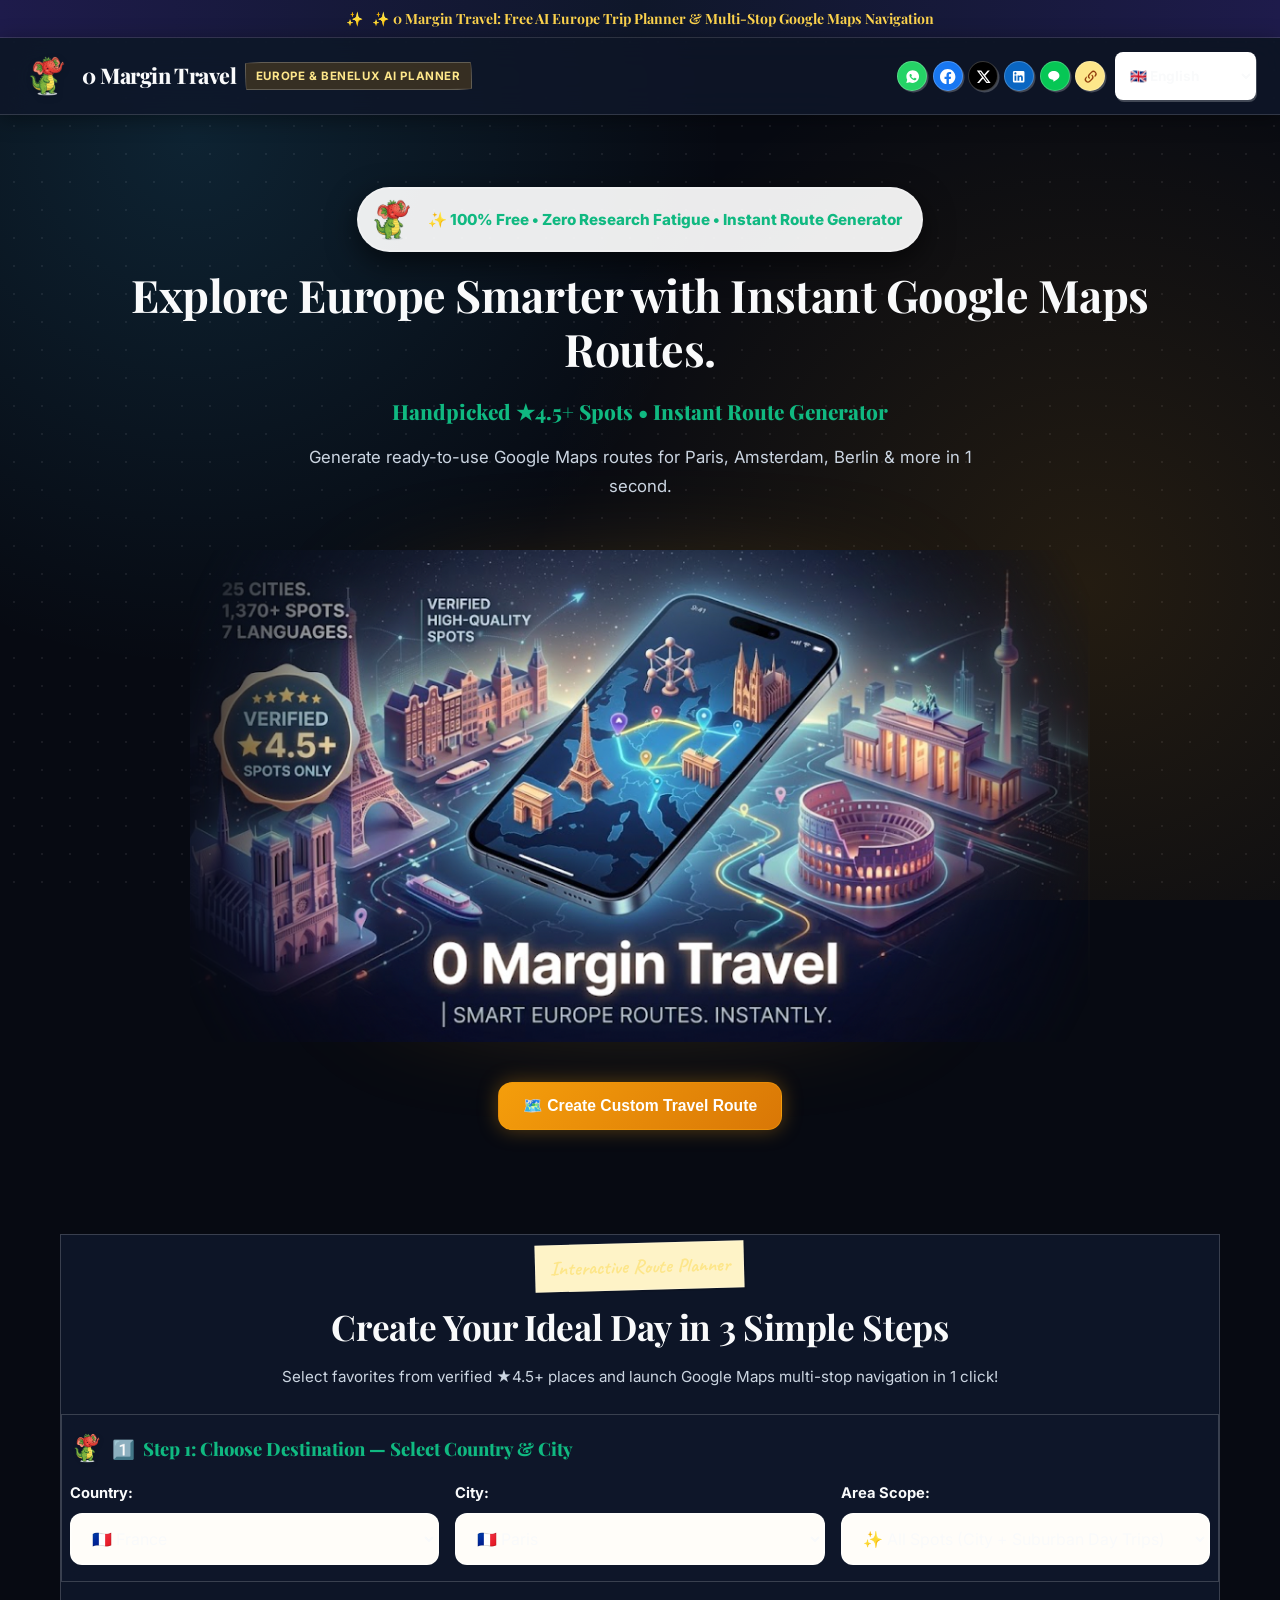
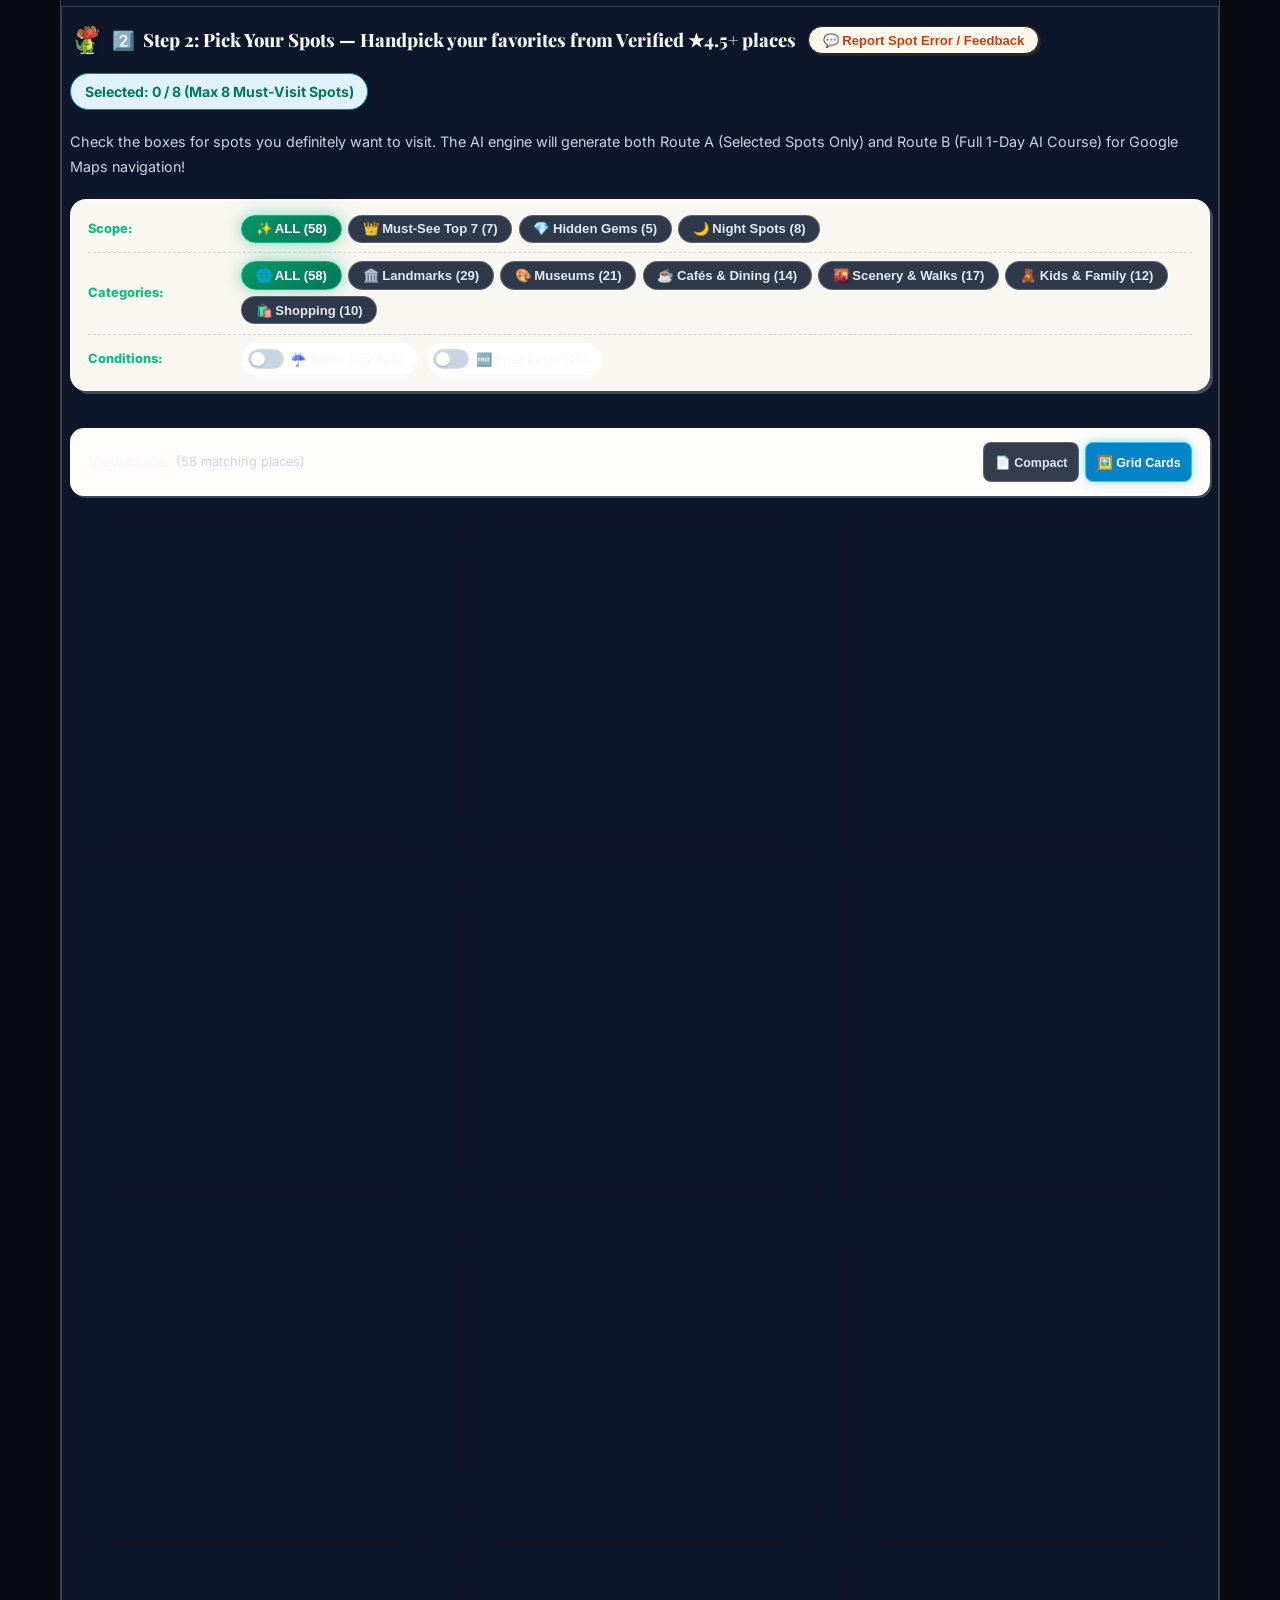
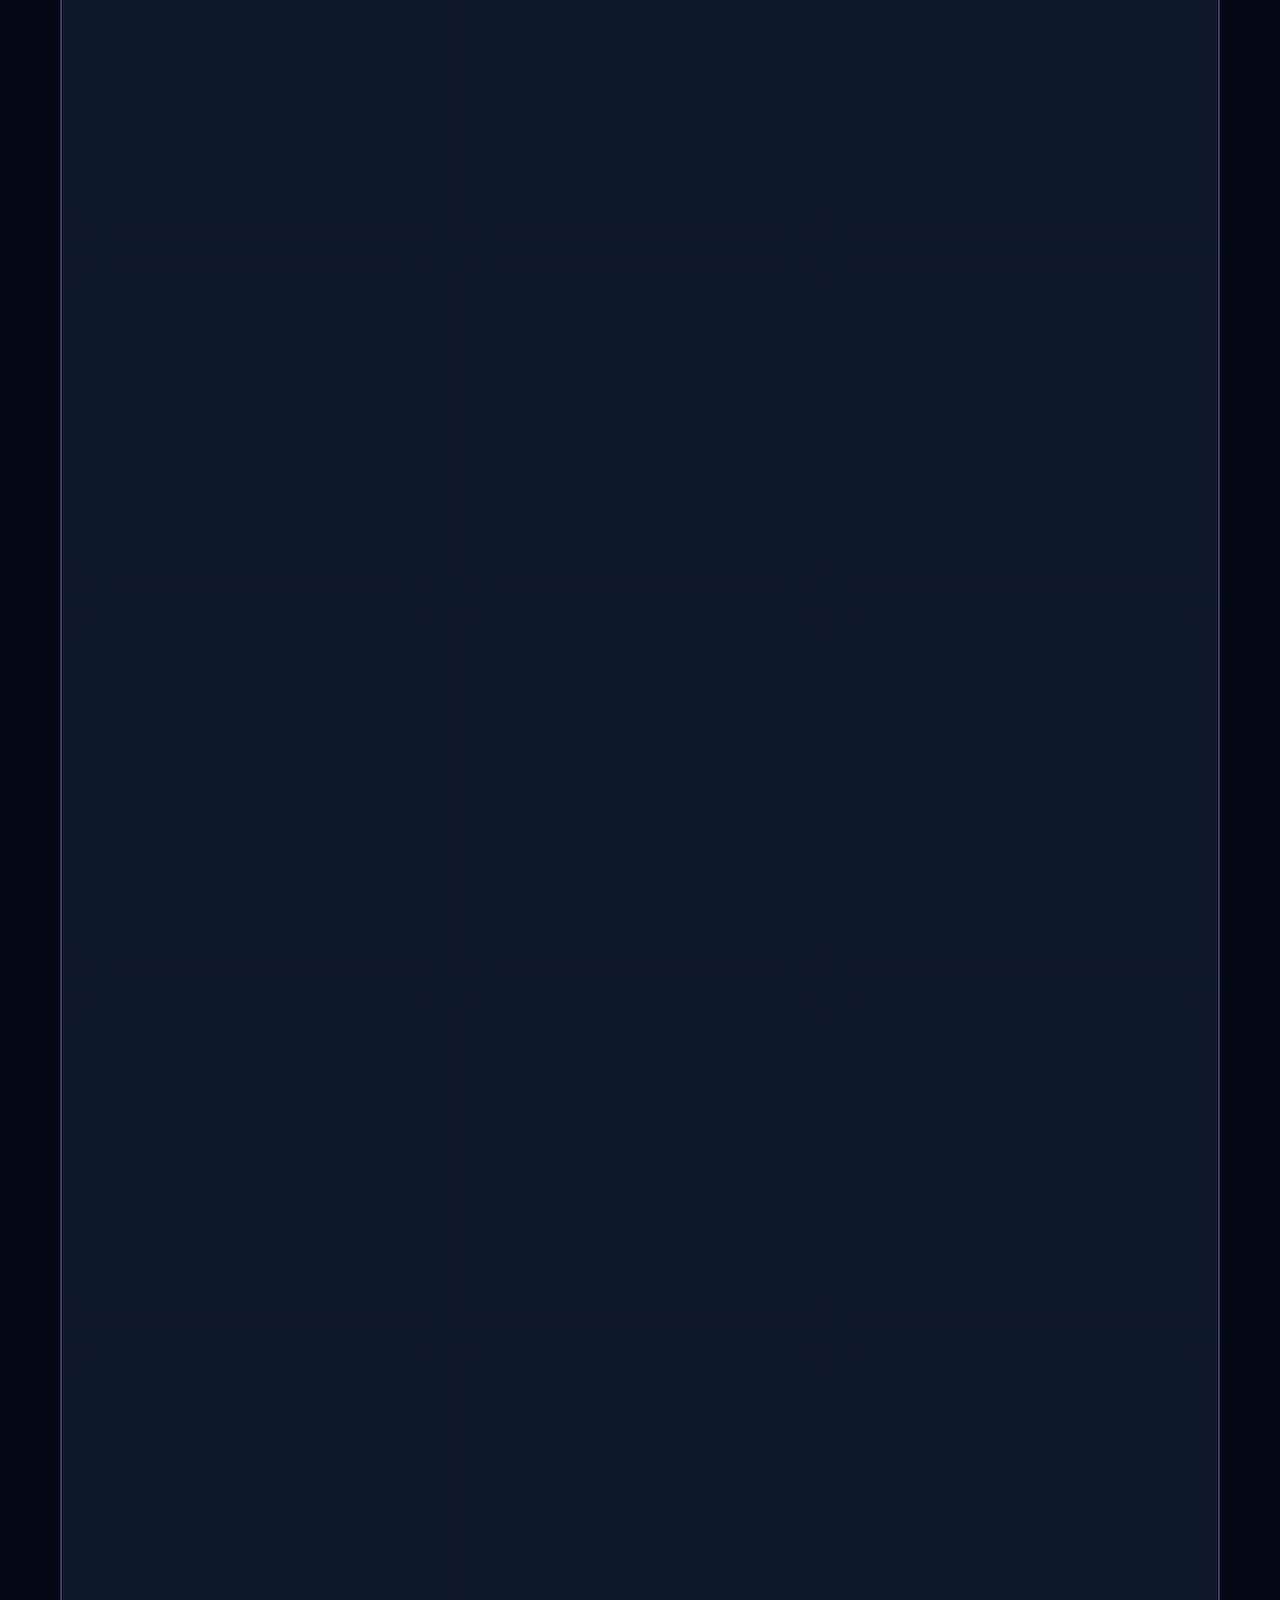
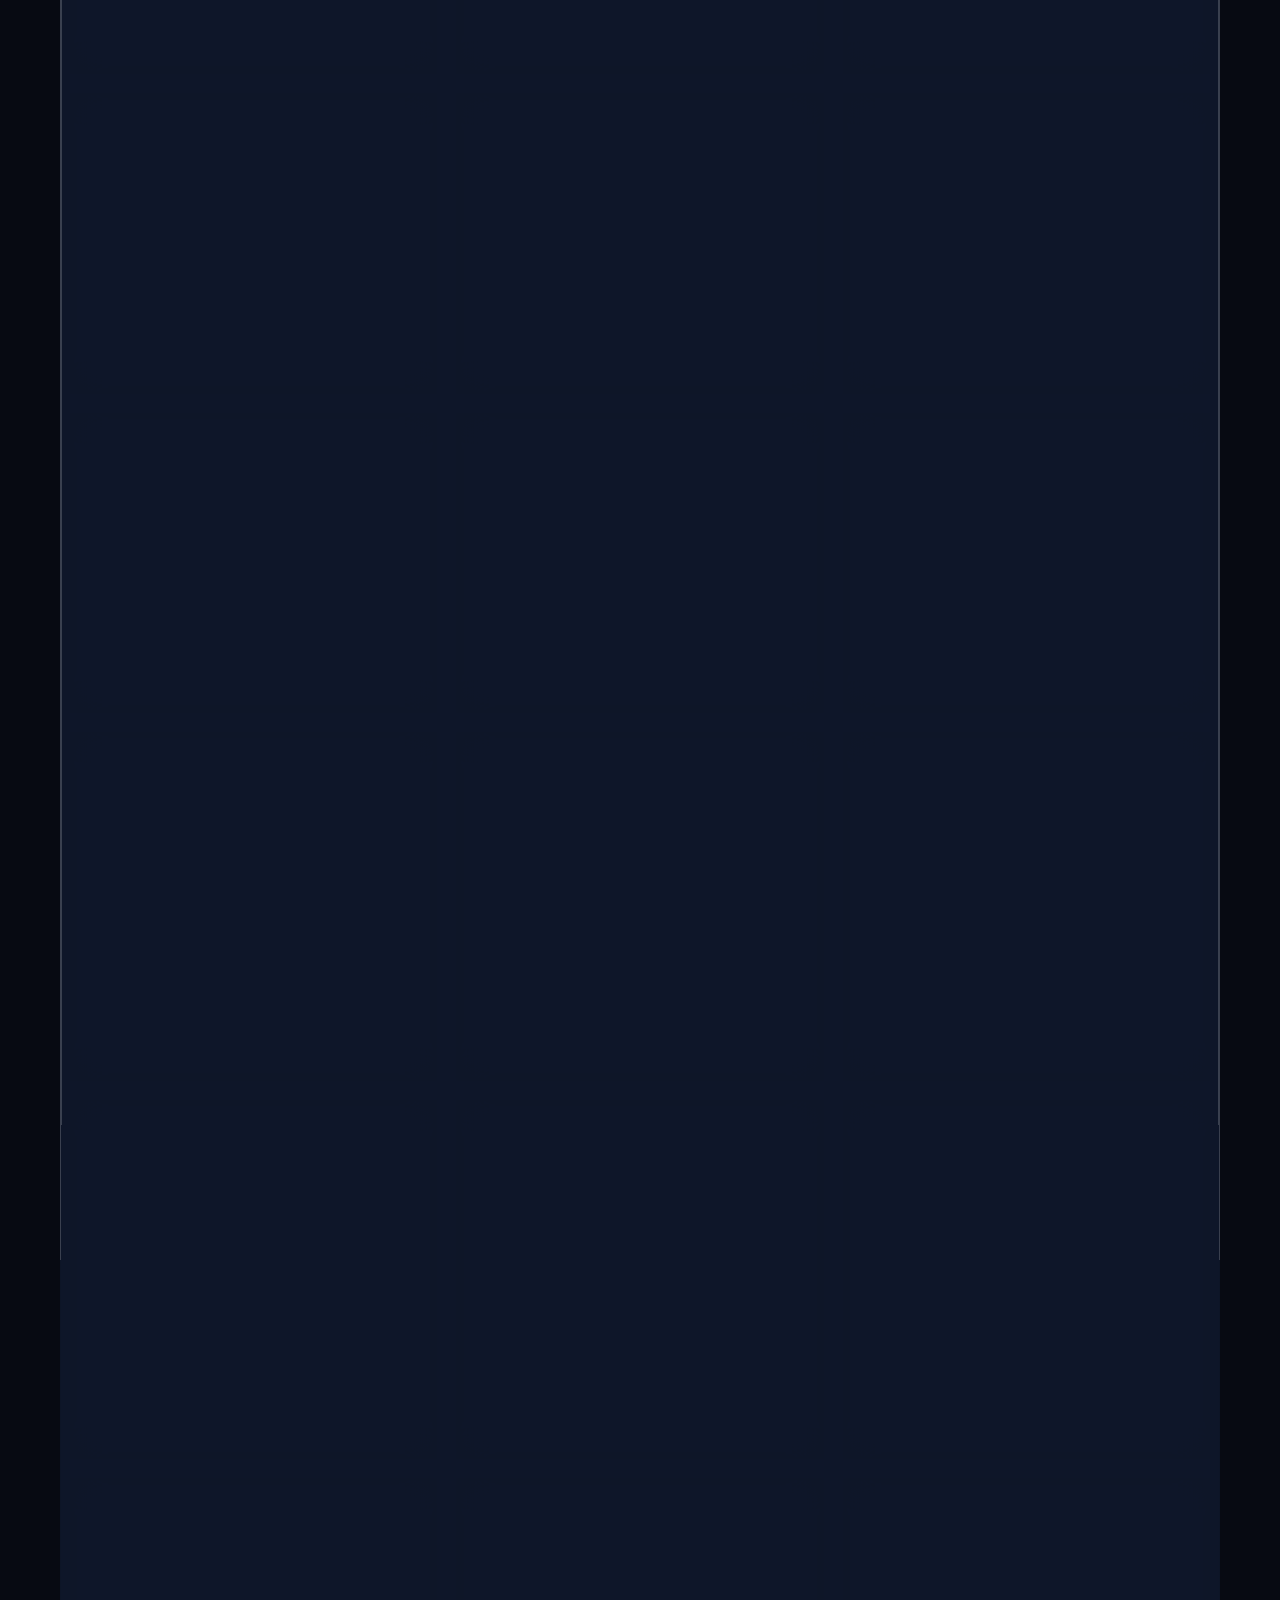
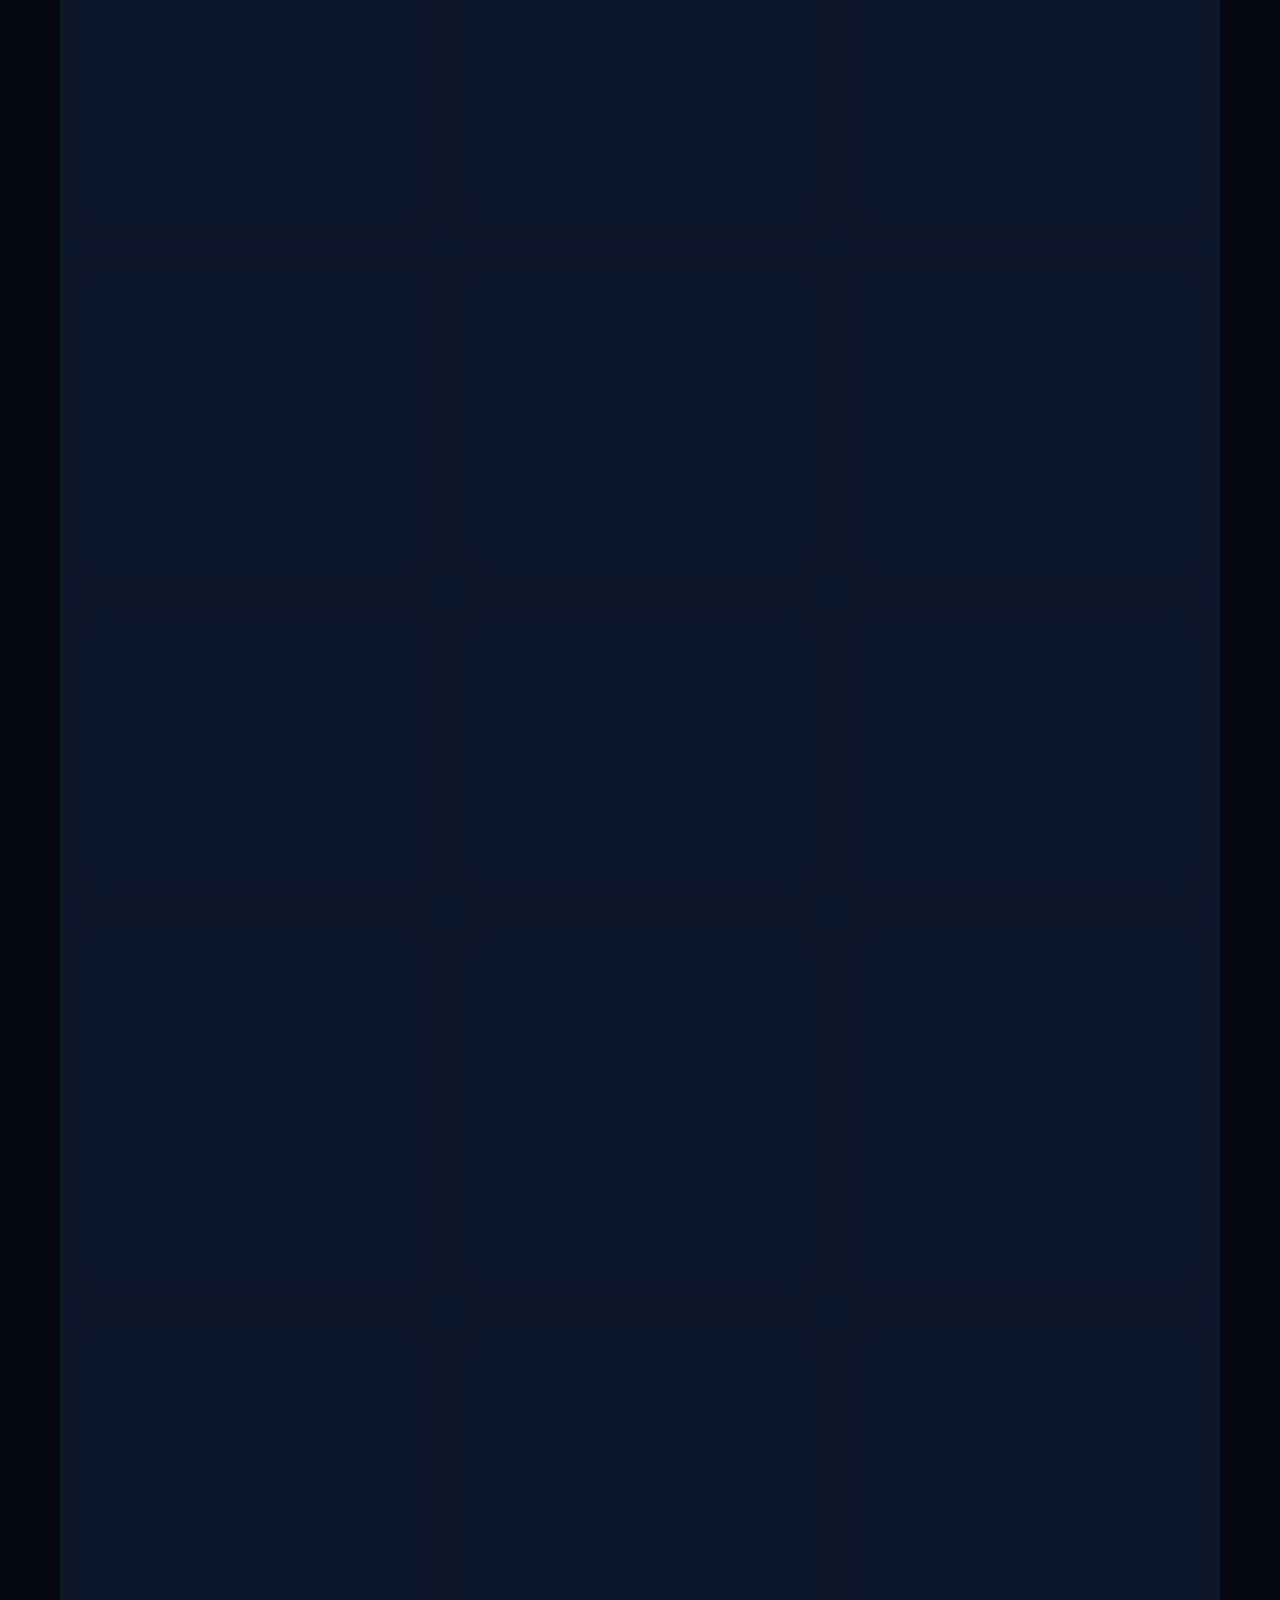
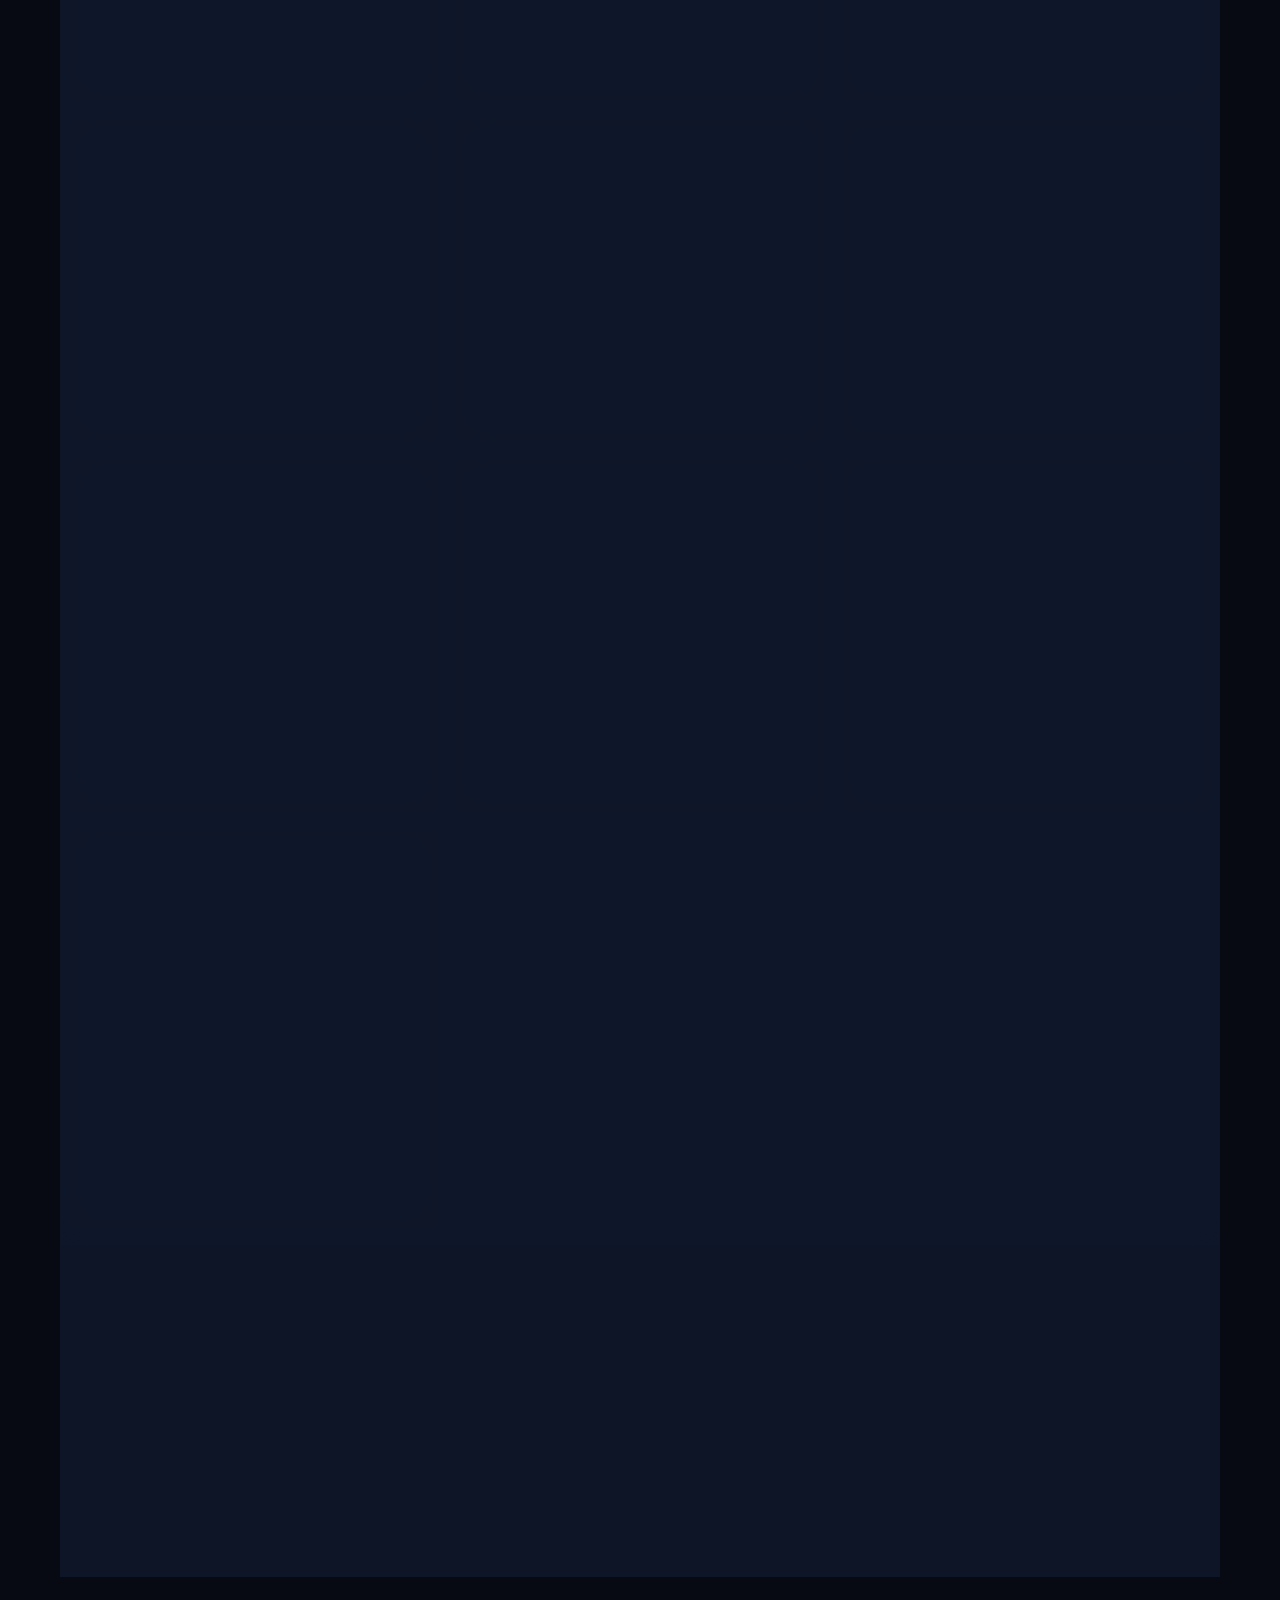
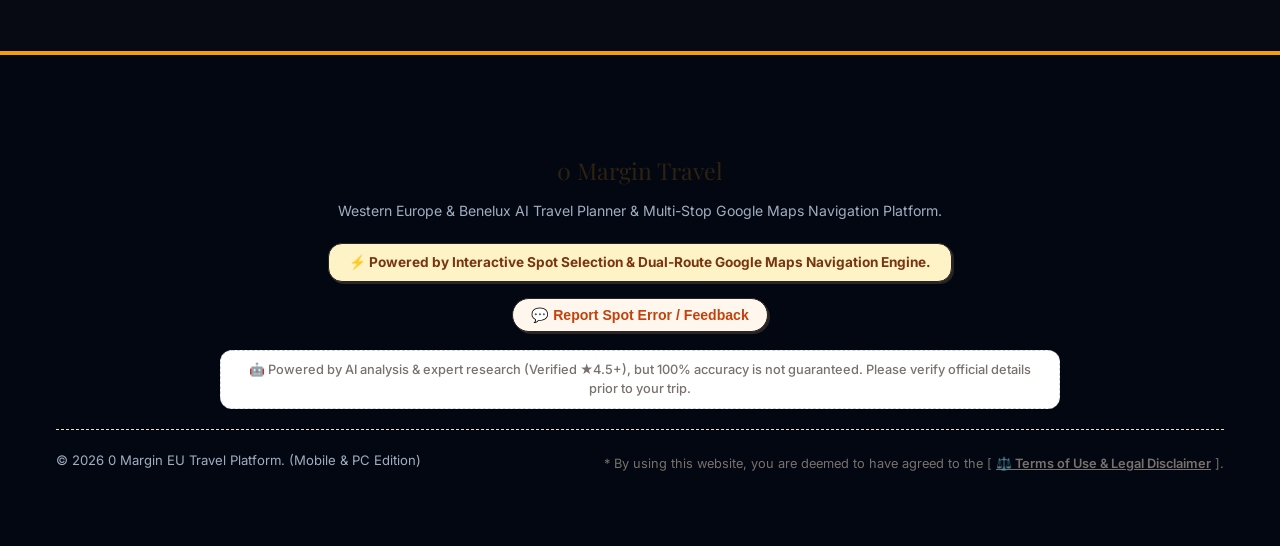
==== commit 54b82e7b: "Fix: Replace hardcoded inline JS light styles with dark-theme badges and apply seamless radial mask " ====
--- a/index.html
+++ b/index.html
@@ -110,9 +110,10 @@
 
       <p class="hero-subtitle" data-i18n="hero.subtitle" style="max-width:720px; margin:0 auto 1.5rem; font-size:1.05rem;">Generate ready-to-use Google Maps routes for Paris, Amsterdam, Berlin & more in 1 second.</p>
 
-      <!-- Hero Promotional Image Banner -->
-      <div class="hero-image-wrapper" style="width:100%; max-width:880px; margin:0 auto 2rem; border-radius:20px; overflow:hidden; border:1px solid rgba(245, 158, 11, 0.4); box-shadow:0 0 35px rgba(0, 0, 0, 0.8), 0 0 15px rgba(245, 158, 11, 0.25);">
-        <img src="img/og-image.jpg" alt="0 Margin Travel — Smart Europe Routes" style="width:100%; height:auto; display:block; object-fit:cover;">
+      <!-- Hero Promotional Image Banner with Seamless Fuzzy Blending -->
+      <div class="hero-image-wrapper">
+        <div class="hero-image-glow"></div>
+        <img src="img/og-image.jpg" alt="0 Margin Travel — Smart Europe Routes" class="hero-main-img">
       </div>
 
       <!-- Prominent Primary CTA Button -->
--- a/css/styles.css
+++ b/css/styles.css
@@ -1191,4 +1191,40 @@
   font-weight: 700;
 }
 
-
+/* Seamless Fuzzy Hero Image Blending */
+.hero-image-wrapper {
+  position: relative;
+  width: 100%;
+  max-width: 900px;
+  margin: 1.5rem auto 2.5rem;
+  display: flex;
+  justify-content: center;
+  align-items: center;
+}
+
+.hero-main-img {
+  width: 100%;
+  height: auto;
+  display: block;
+  object-fit: cover;
+  border-radius: 24px;
+  mask-image: radial-gradient(circle at center, rgba(0,0,0,1) 58%, rgba(0,0,0,0) 96%);
+  -webkit-mask-image: radial-gradient(circle at center, rgba(0,0,0,1) 58%, rgba(0,0,0,0) 96%);
+  filter: drop-shadow(0 0 35px rgba(56, 189, 248, 0.25));
+}
+
+.hero-image-glow {
+  position: absolute;
+  top: 50%;
+  left: 50%;
+  transform: translate(-50%, -50%);
+  width: 95%;
+  height: 95%;
+  background: radial-gradient(circle, rgba(56, 189, 248, 0.28) 0%, rgba(245, 158, 11, 0.18) 45%, transparent 75%);
+  filter: blur(45px);
+  z-index: -1;
+  pointer-events: none;
+}
+
+
+
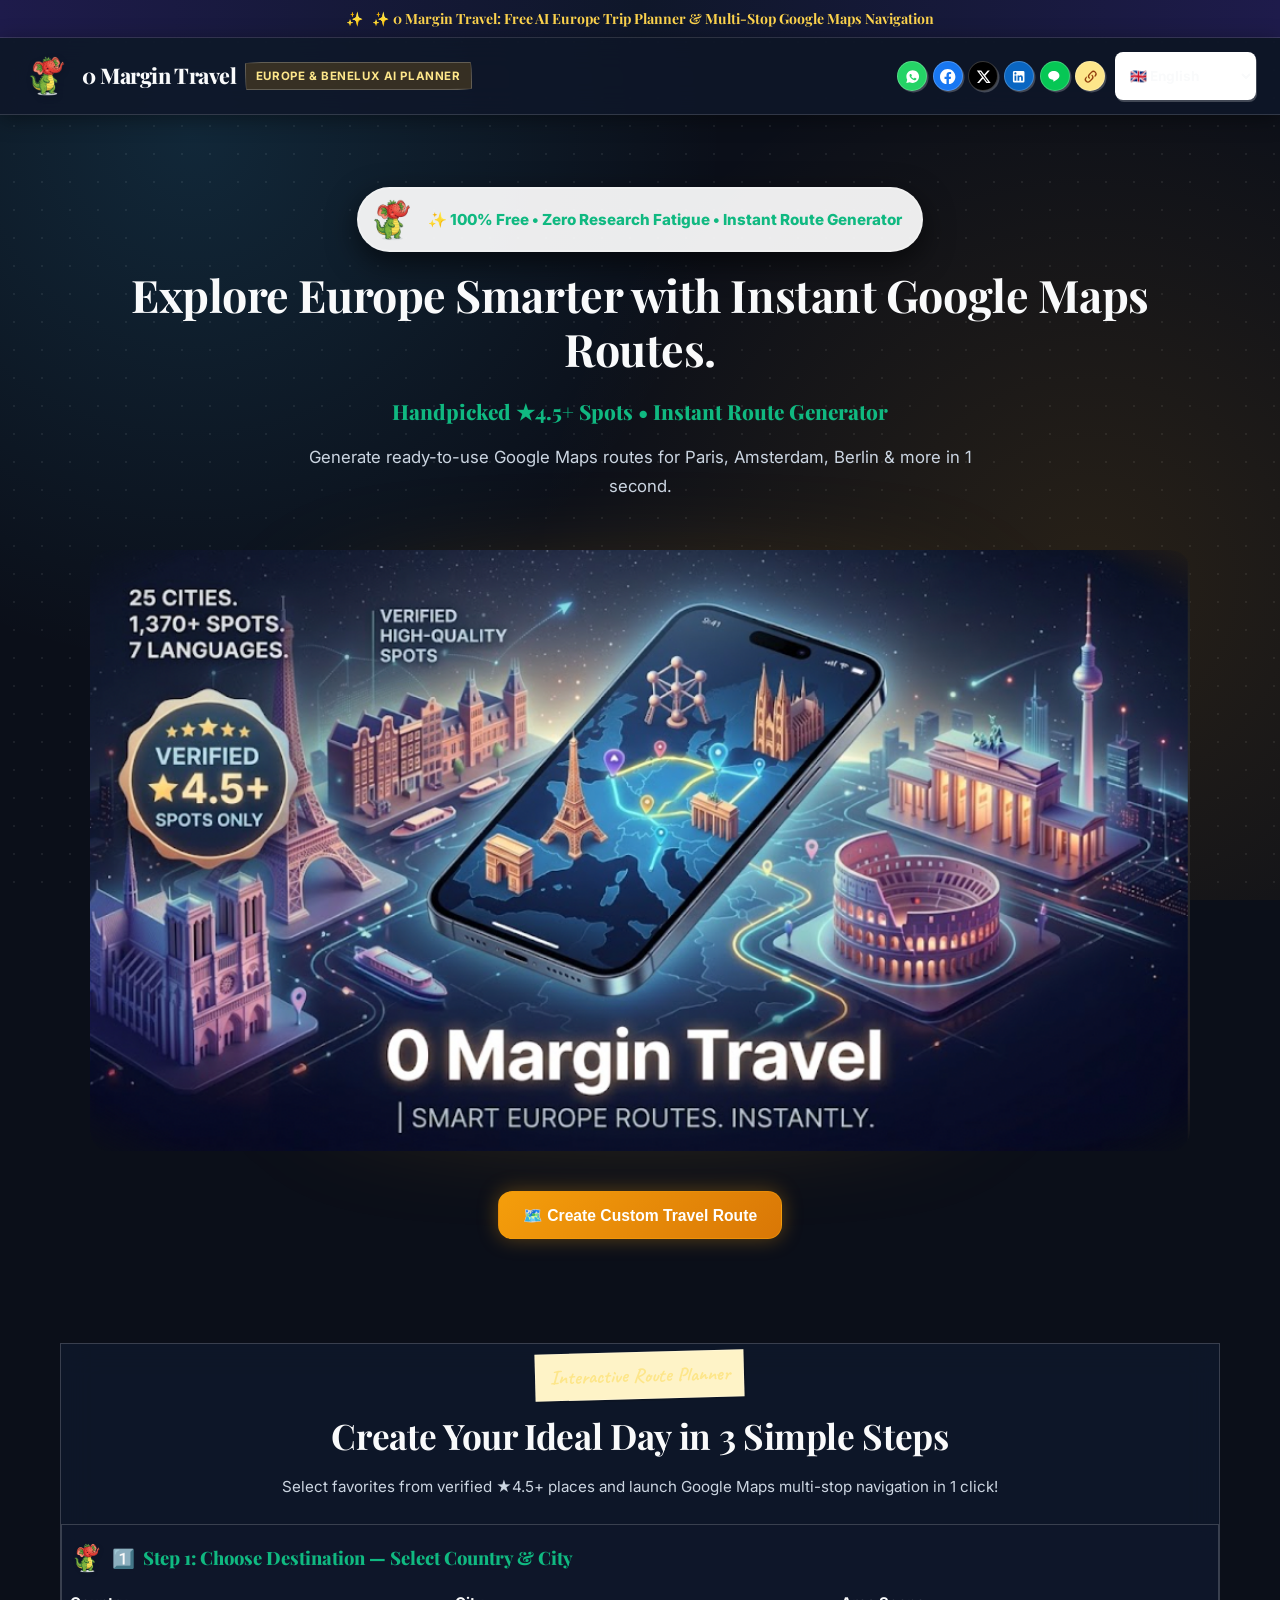
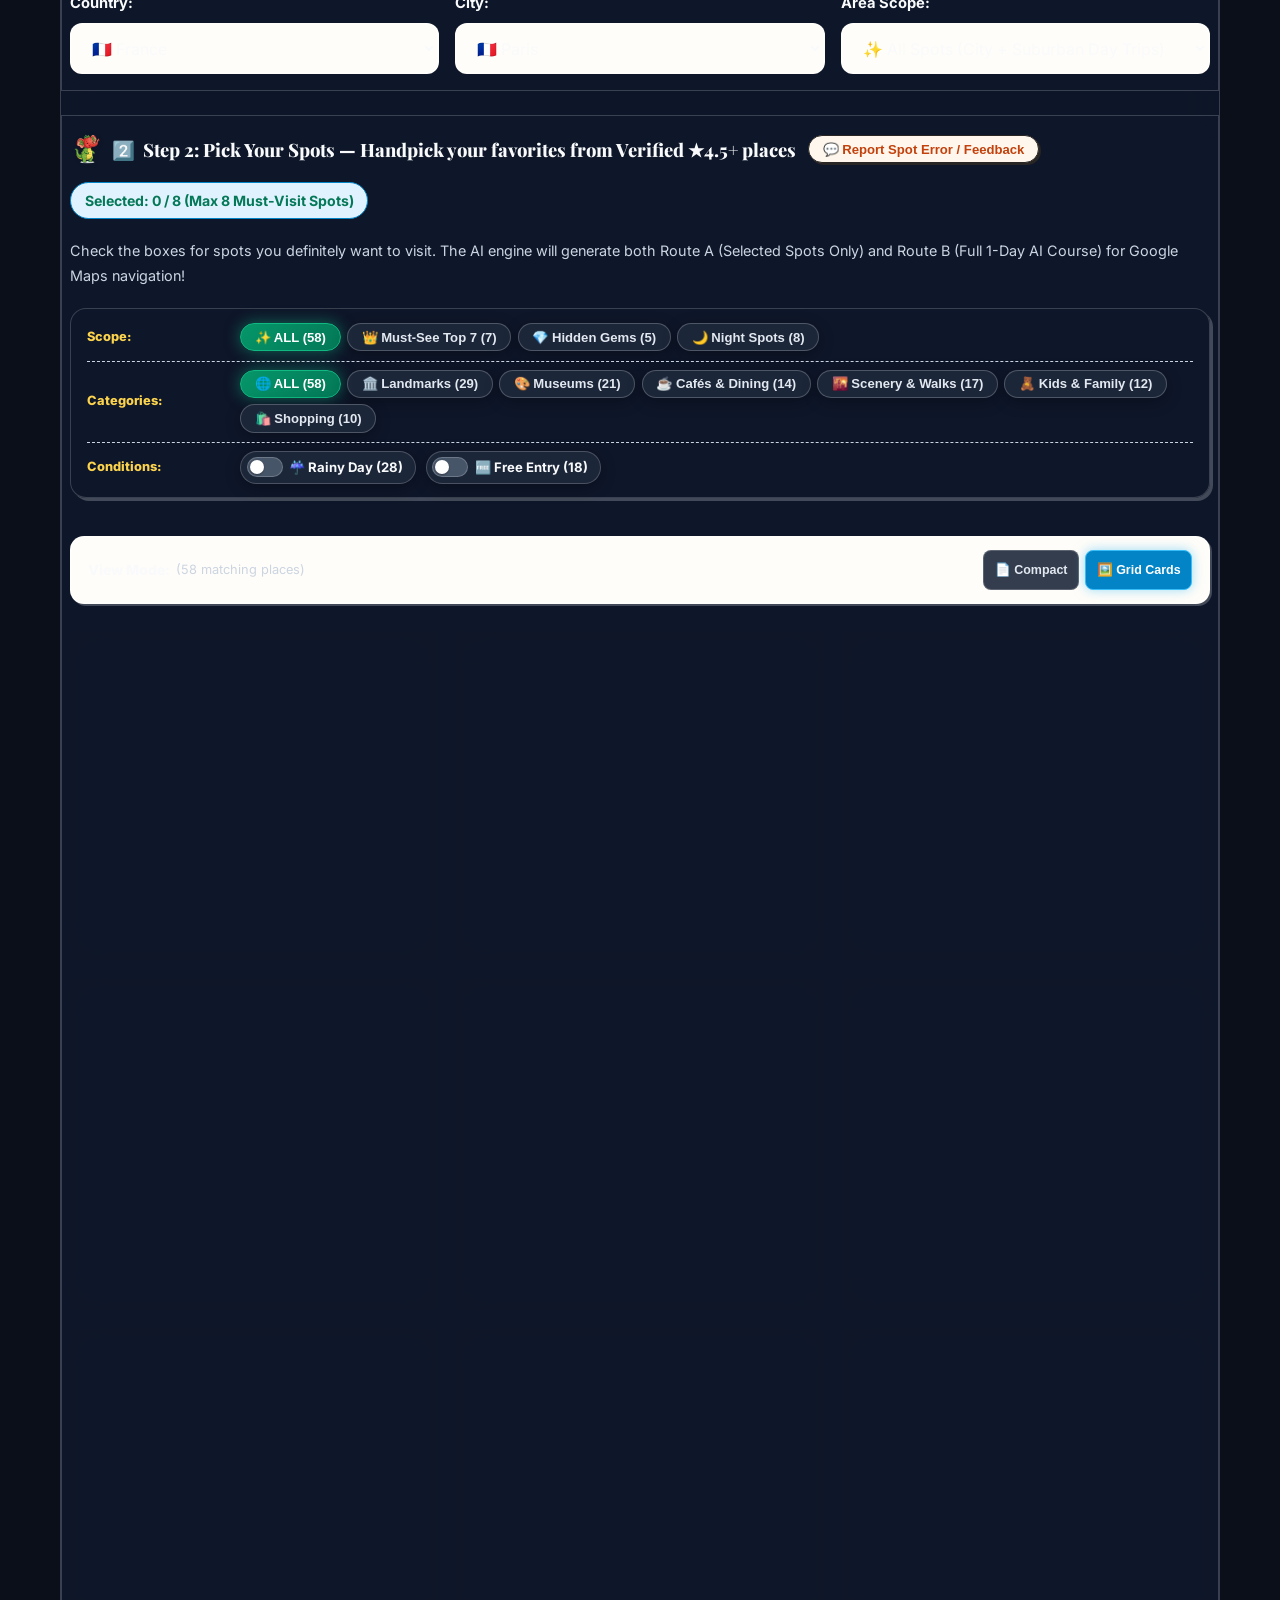
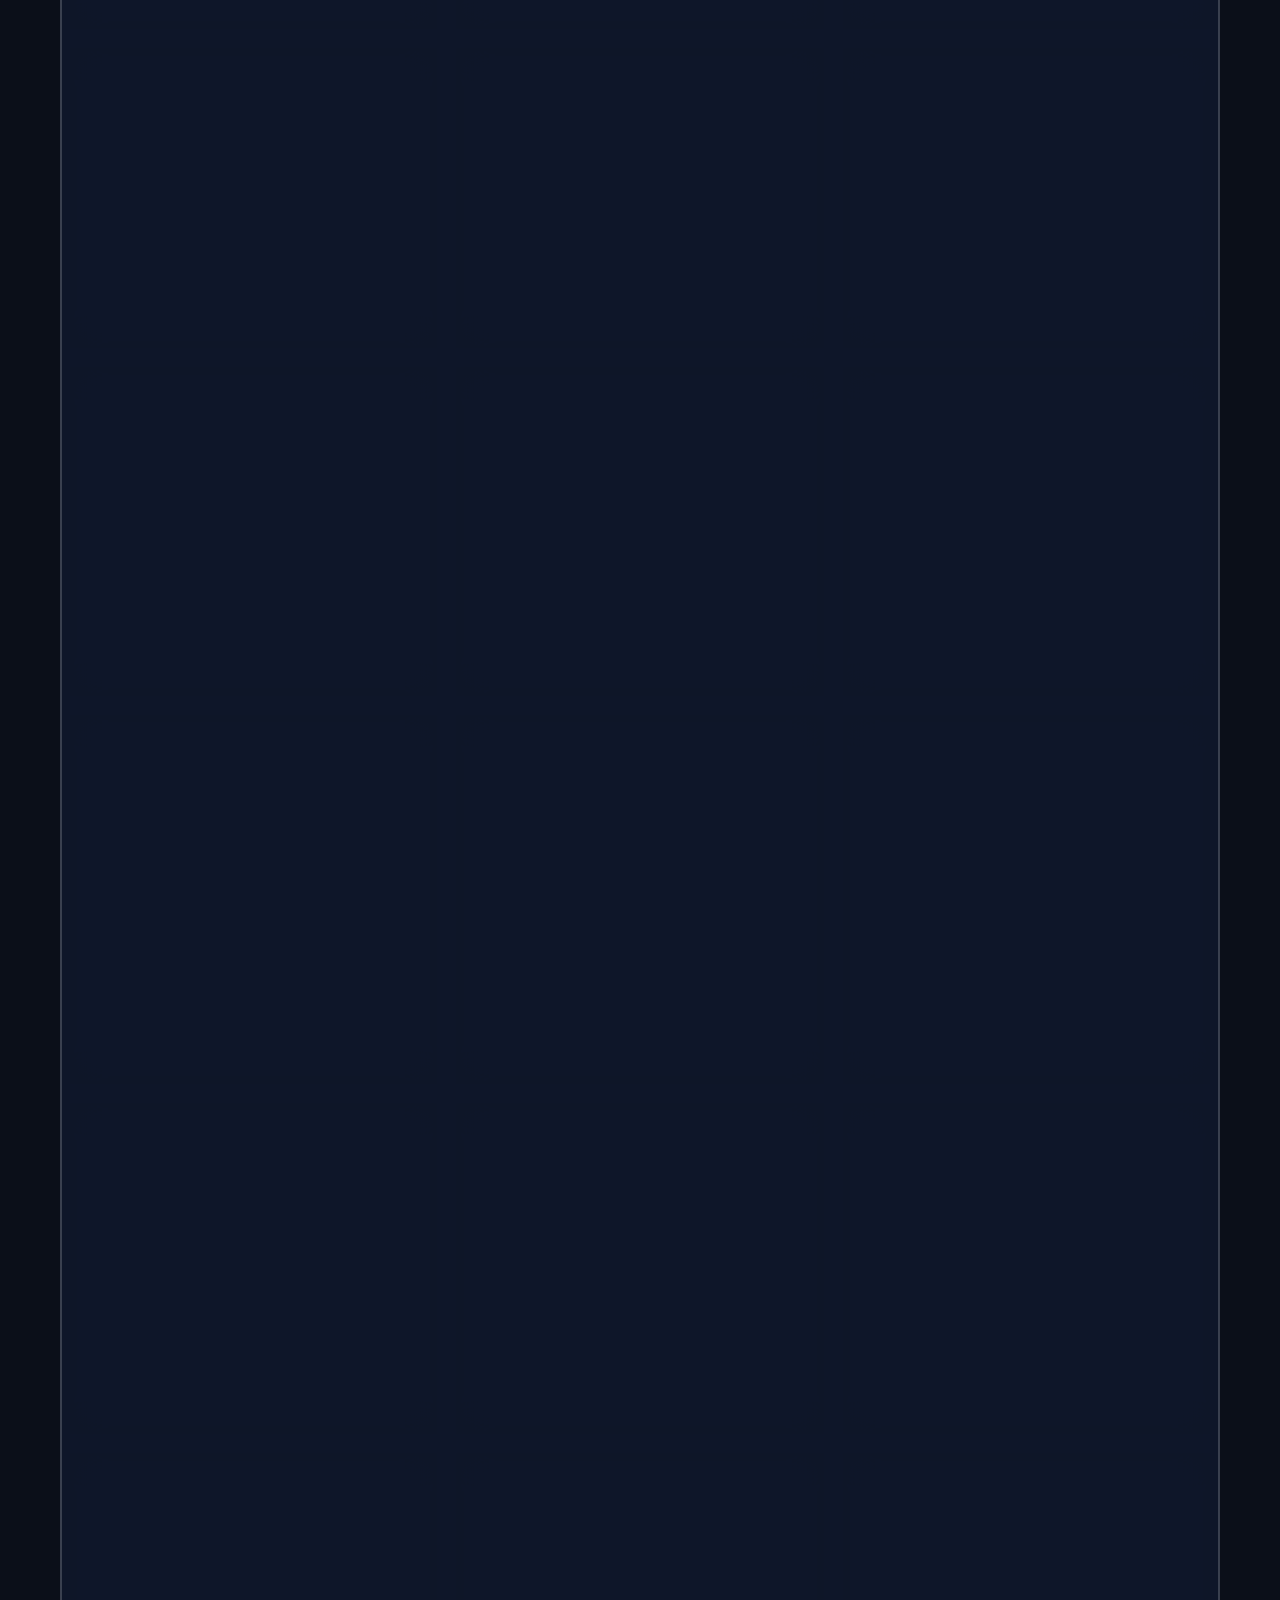
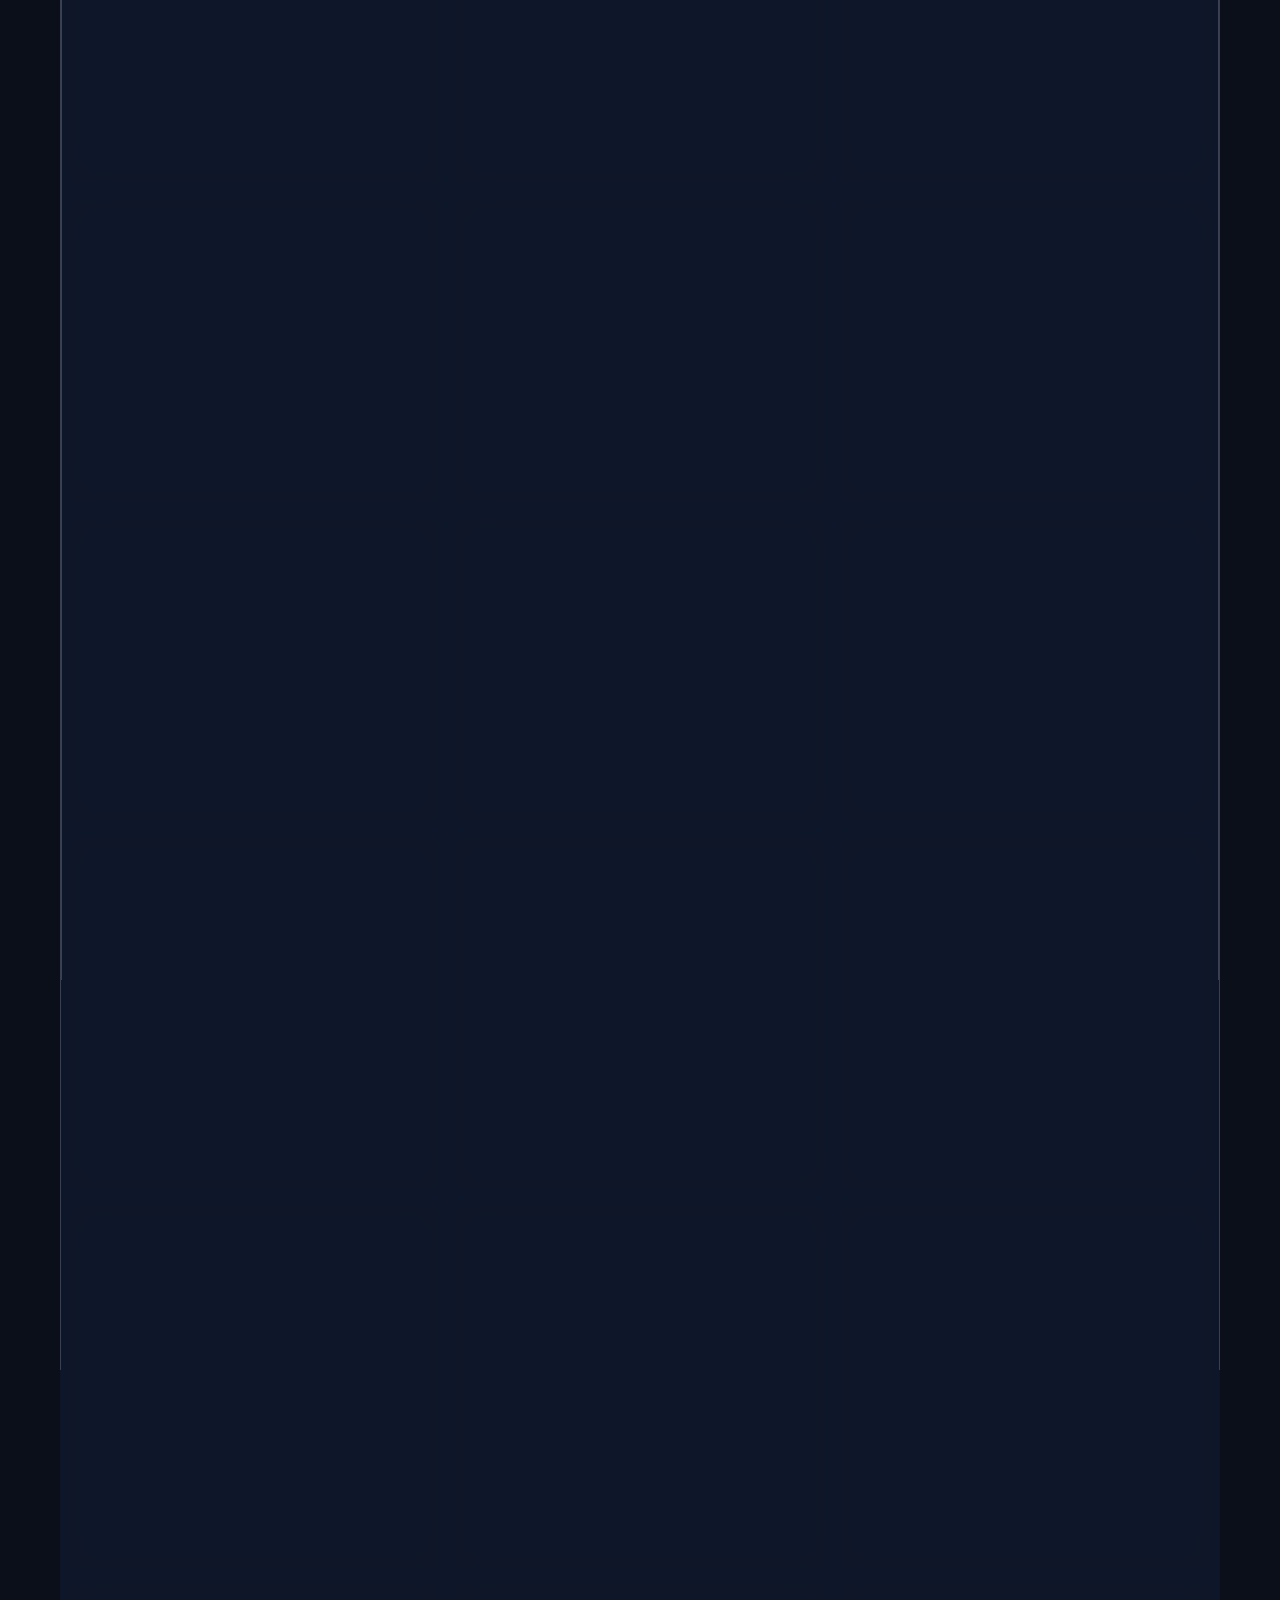
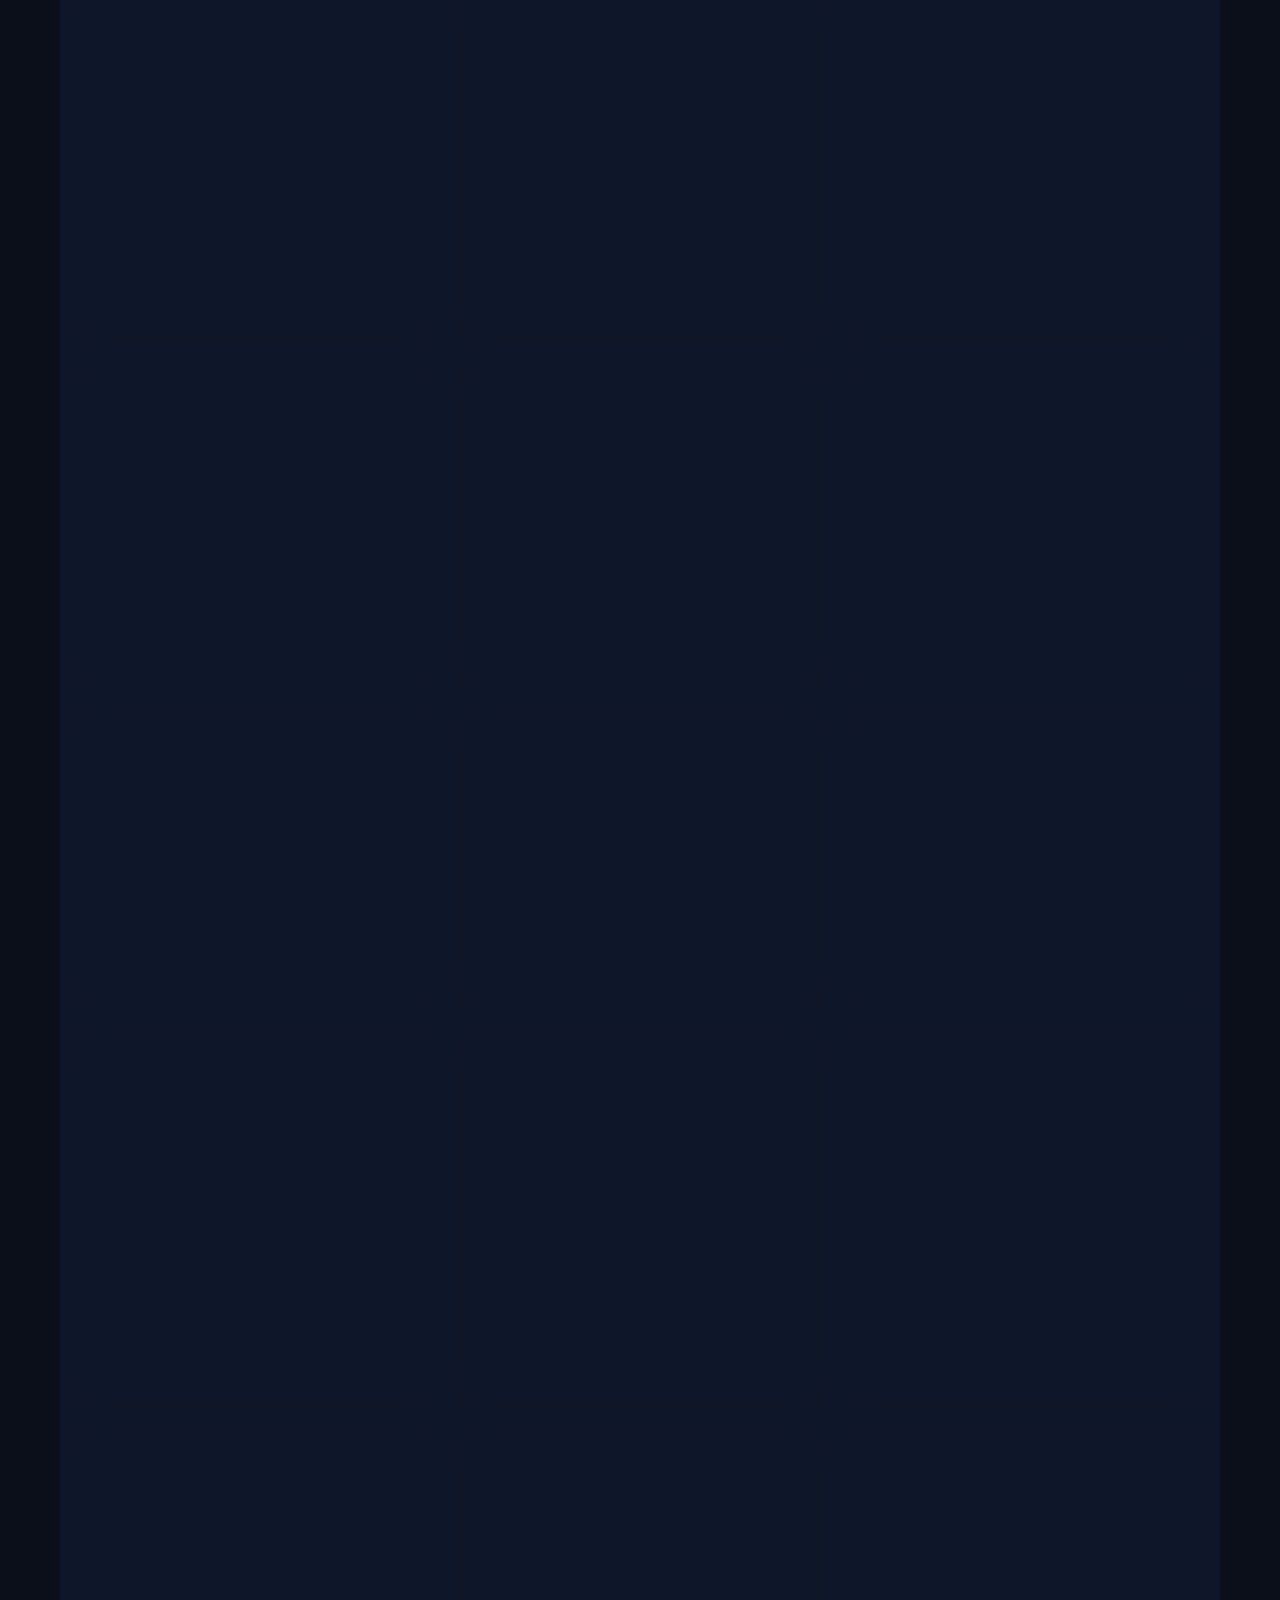
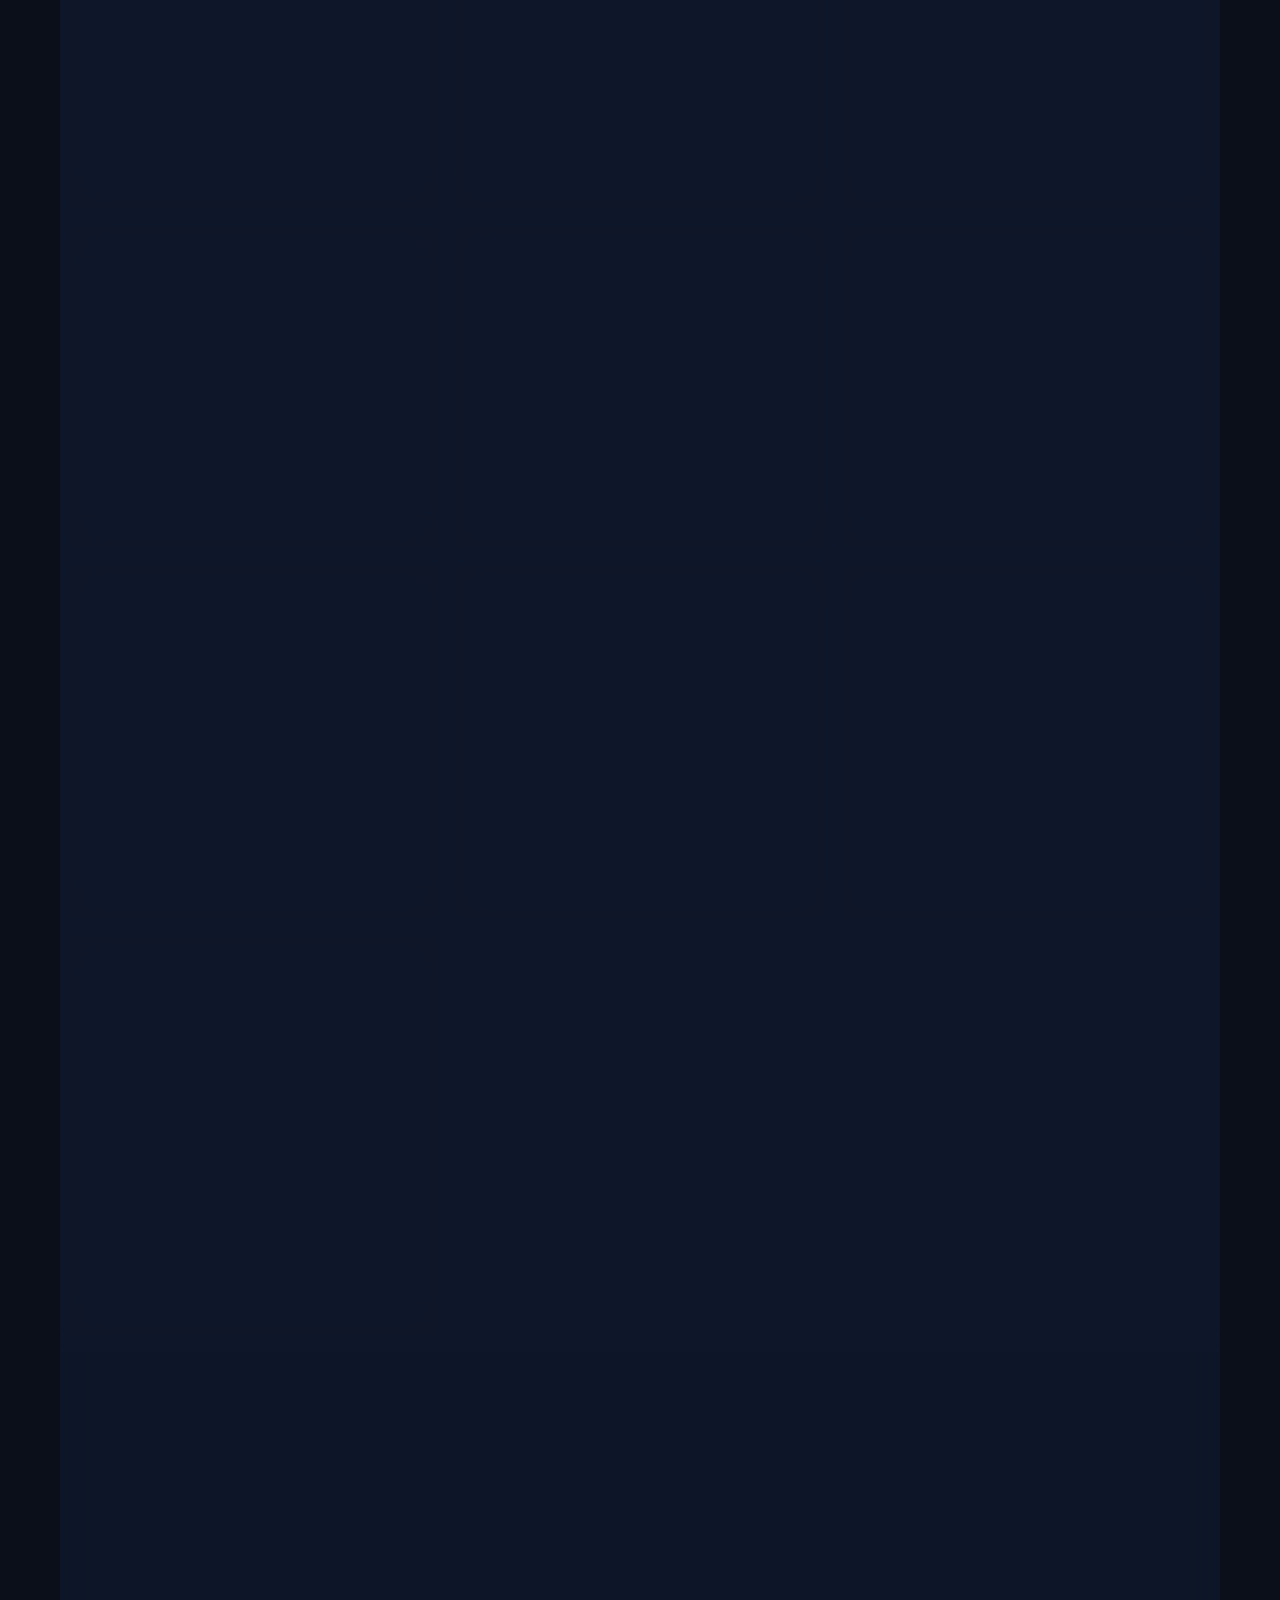
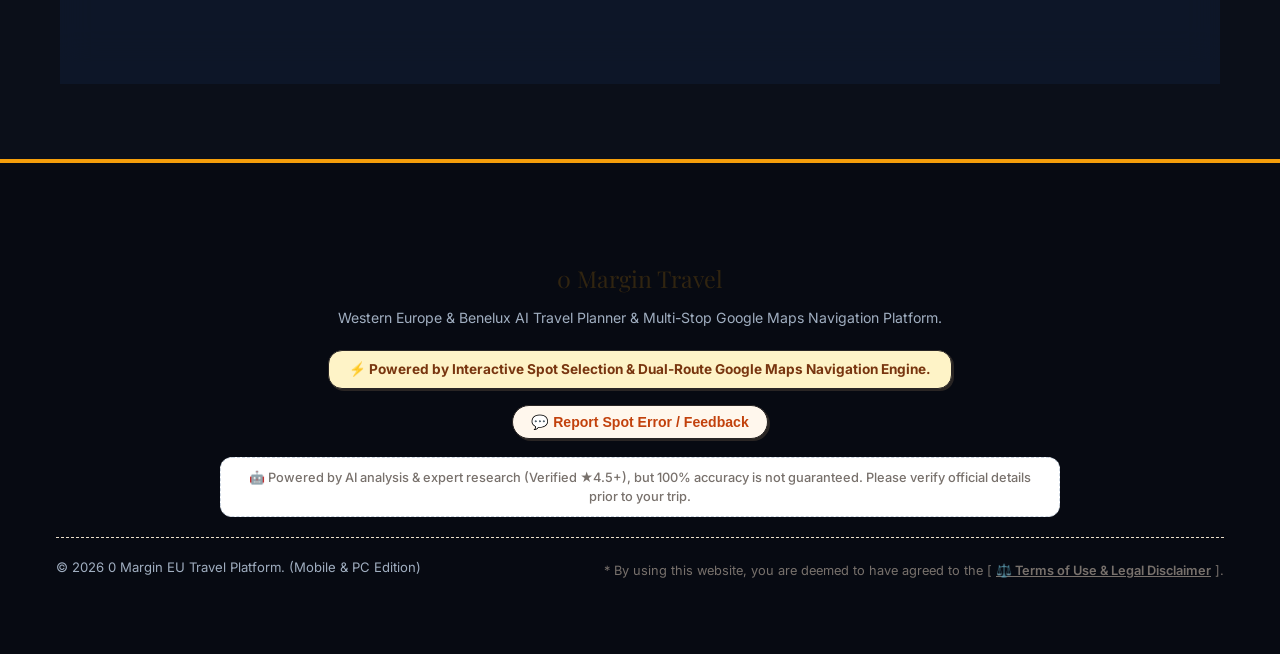
==== commit 90e2c71c: "Fix: Bust CSS cache with new version string" ====
--- a/index.html
+++ b/index.html
@@ -31,7 +31,7 @@
   <link href="https://fonts.googleapis.com/css2?family=Inter:wght@400;500;600;700;800&family=Playfair+Display:ital,wght@0,600;0,700;1,600&family=Caveat:wght@600&display=swap" rel="stylesheet">
 
   <!-- Correct CSS Path to Warm Organic Atelier Design System (Responsive) -->
-  <link rel="stylesheet" href="css/styles.css?v=20260819_1520">
+  <link rel="stylesheet" href="css/styles.css?v=20260821_darkv2_fix">
 </head>
 <body>
 
--- a/css/styles.css
+++ b/css/styles.css
@@ -4,10 +4,10 @@
    ========================================================================== */
 
 :root {
-  --bg-main: #070A12;
-  --bg-card: rgba(15, 23, 42, 0.85);
-  --bg-card-warm: rgba(30, 41, 59, 0.75);
-  --bg-dark: #030712;
+  --bg-main: #0B0F19;
+  --bg-card: rgba(15, 23, 42, 0.92);
+  --bg-card-warm: rgba(30, 41, 59, 0.85);
+  --bg-dark: #070A12;
   
   --text-primary: #F9FAFB;
   --text-secondary: #CBD5E1;
@@ -825,17 +825,18 @@
   }
 }
 
-/* Category Filter Bar & Chips */
+/* Category Filter Bar & Chips (Dark Theme Overrides) */
 .category-filter-bar, .category-filter-box {
   display: flex;
   flex-direction: column;
   gap: 0.5rem;
   padding: 0.85rem 1rem;
   margin-bottom: 1rem;
-  background: #FAF7F2;
-  border: 2px solid var(--border-ink);
+  background: rgba(15, 23, 42, 0.92) !important;
+  border: 1px solid rgba(255, 255, 255, 0.18) !important;
   border-radius: 16px;
-  box-shadow: var(--shadow-sketch, 3px 3px 0px var(--border-ink));
+  box-shadow: 0 10px 30px rgba(0,0,0,0.5);
+  color: #F9FAFB !important;
 }
 
 .filter-row {
@@ -848,7 +849,7 @@
 .filter-group-label {
   font-size: 0.8rem;
   font-weight: 800;
-  color: var(--primary-forest, #047857);
+  color: #FCD34D !important;
   min-width: 130px;
   font-family: var(--font-sans);
 }
@@ -861,11 +862,12 @@
   gap: 0.4rem;
   cursor: pointer;
   user-select: none;
-  background: #FFF;
-  border: 1.5px solid var(--border-ink, #292524);
+  background: rgba(30, 41, 59, 0.9) !important;
+  color: #E2E8F0 !important;
+  border: 1px solid rgba(255, 255, 255, 0.2) !important;
   border-radius: 999px;
   padding: 0.25rem 0.75rem 0.25rem 0.35rem;
-  box-shadow: 2px 2px 0px var(--border-ink, #292524);
+  box-shadow: 0 4px 15px rgba(0,0,0,0.3);
   transition: all 0.2s ease;
   font-size: 0.82rem;
   font-weight: 700;
@@ -873,12 +875,15 @@
 
 .switch-toggle:hover {
   transform: translateY(-1px);
-  background: #FEF3C7;
+  background: rgba(245, 158, 11, 0.2) !important;
+  border-color: #FCD34D !important;
+  color: #FFF !important;
 }
 
 .switch-toggle.active {
-  background: #ECFDF5;
-  border-color: #047857;
+  background: rgba(16, 185, 129, 0.2) !important;
+  border-color: #10B981 !important;
+  color: #34D399 !important;
 }
 
 .switch-toggle input {
@@ -892,10 +897,10 @@
   position: relative;
   width: 36px;
   height: 20px;
-  background-color: #CBD5E1;
+  background-color: #475569;
   border-radius: 20px;
   transition: background-color 0.25s ease;
-  border: 1px solid var(--border-ink, #292524);
+  border: 1px solid rgba(255, 255, 255, 0.2);
   flex-shrink: 0;
 }
 
@@ -908,11 +913,11 @@
   background-color: #FFF;
   border-radius: 50%;
   transition: transform 0.25s cubic-bezier(0.4, 0, 0.2, 1);
-  box-shadow: 0 1px 2px rgba(0,0,0,0.2);
+  box-shadow: 0 1px 2px rgba(0,0,0,0.3);
 }
 
 .switch-toggle input:checked + .switch-track {
-  background-color: #047857;
+  background-color: #059669;
 }
 
 .switch-toggle input:checked + .switch-track .switch-thumb {
@@ -920,9 +925,9 @@
 }
 
 .filter-chip {
-  background: #FFF;
-  color: var(--text-primary);
-  border: 1.5px solid var(--border-ink);
+  background: rgba(30, 41, 59, 0.9) !important;
+  color: #E2E8F0 !important;
+  border: 1px solid rgba(255, 255, 255, 0.2) !important;
   border-radius: 999px;
   padding: 0.35rem 0.85rem;
   font-size: 0.82rem;
@@ -930,7 +935,7 @@
   cursor: pointer;
   white-space: nowrap;
   transition: all 0.2s ease;
-  box-shadow: 2px 2px 0px var(--border-ink);
+  box-shadow: 0 4px 15px rgba(0,0,0,0.3);
   display: inline-flex;
   align-items: center;
   gap: 0.3rem;
@@ -938,21 +943,23 @@
 }
 
 .filter-chip:hover {
-  background: #FEF3C7;
+  background: rgba(245, 158, 11, 0.25) !important;
+  border-color: #FCD34D !important;
+  color: #FFF !important;
   transform: translateY(-1px);
 }
 
 .filter-chip.active {
-  background: #047857;
-  color: #FFF;
-  border-color: #047857;
-  box-shadow: 2px 2px 0px #064E3B;
+  background: linear-gradient(135deg, #059669, #047857) !important;
+  color: #FFFFFF !important;
+  border-color: #10B981 !important;
+  box-shadow: 0 0 15px rgba(16, 185, 129, 0.5) !important;
 }
 
 .view-mode-btn {
-  background: #FFF;
-  color: var(--text-primary);
-  border: 1.5px solid var(--border-ink);
+  background: rgba(30, 41, 59, 0.9) !important;
+  color: #E2E8F0 !important;
+  border: 1px solid rgba(255, 255, 255, 0.2) !important;
   border-radius: 8px;
   padding: 0.3rem 0.65rem;
   font-size: 0.78rem;
@@ -962,9 +969,10 @@
 }
 
 .view-mode-btn.active {
-  background: #0369A1;
-  color: #FFF;
-  border-color: #0369A1;
+  background: #0284C7 !important;
+  color: #FFFFFF !important;
+  border-color: #38BDF8 !important;
+  box-shadow: 0 0 12px rgba(56, 189, 248, 0.5) !important;
 }
 
 .planner-outer-box {
@@ -1195,7 +1203,7 @@
 .hero-image-wrapper {
   position: relative;
   width: 100%;
-  max-width: 900px;
+  max-width: 1100px;
   margin: 1.5rem auto 2.5rem;
   display: flex;
   justify-content: center;
@@ -1207,9 +1215,10 @@
   height: auto;
   display: block;
   object-fit: cover;
-  border-radius: 24px;
-  mask-image: radial-gradient(circle at center, rgba(0,0,0,1) 58%, rgba(0,0,0,0) 96%);
-  -webkit-mask-image: radial-gradient(circle at center, rgba(0,0,0,1) 58%, rgba(0,0,0,0) 96%);
+  border-radius: 20px;
+  /* Feather only the extreme outer 8% edge so all text is 100% visible */
+  mask-image: radial-gradient(ellipse at center, rgba(0,0,0,1) 90%, rgba(0,0,0,0) 100%);
+  -webkit-mask-image: radial-gradient(ellipse at center, rgba(0,0,0,1) 90%, rgba(0,0,0,0) 100%);
   filter: drop-shadow(0 0 35px rgba(56, 189, 248, 0.25));
 }
 
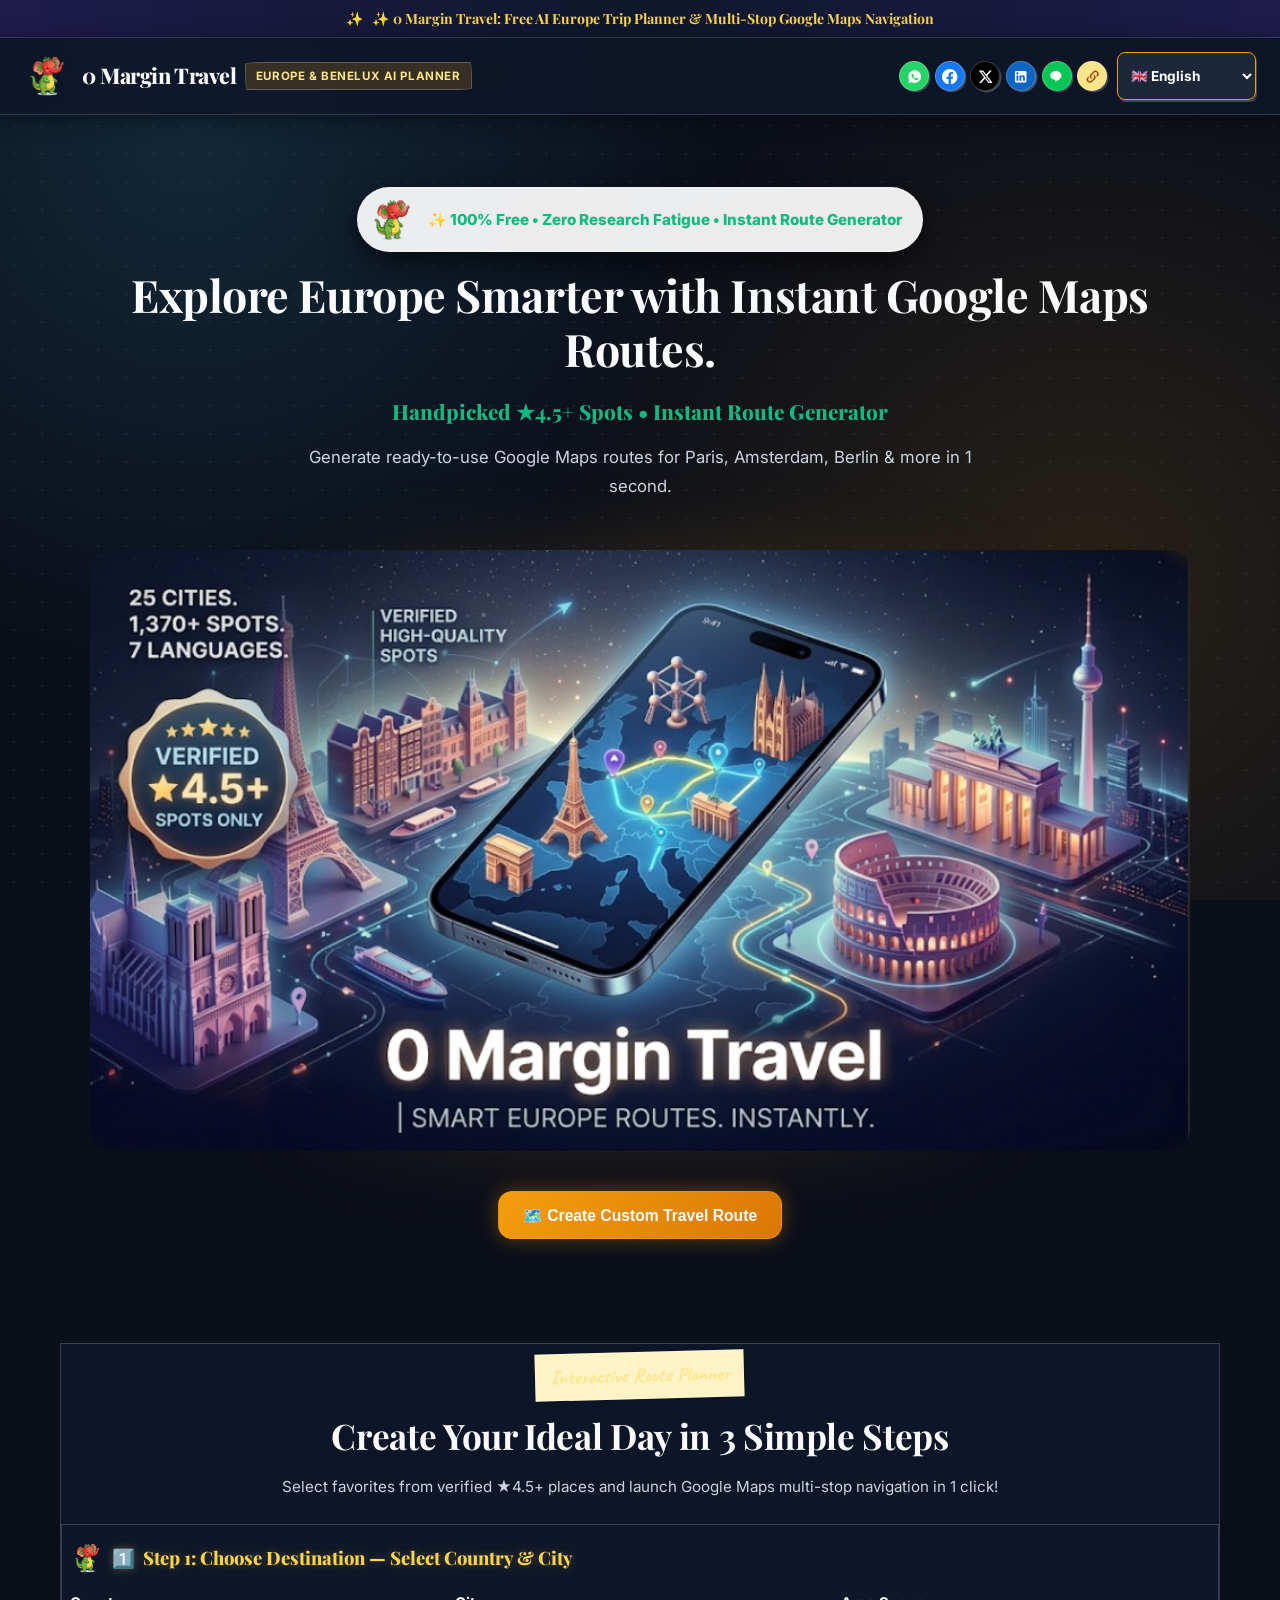
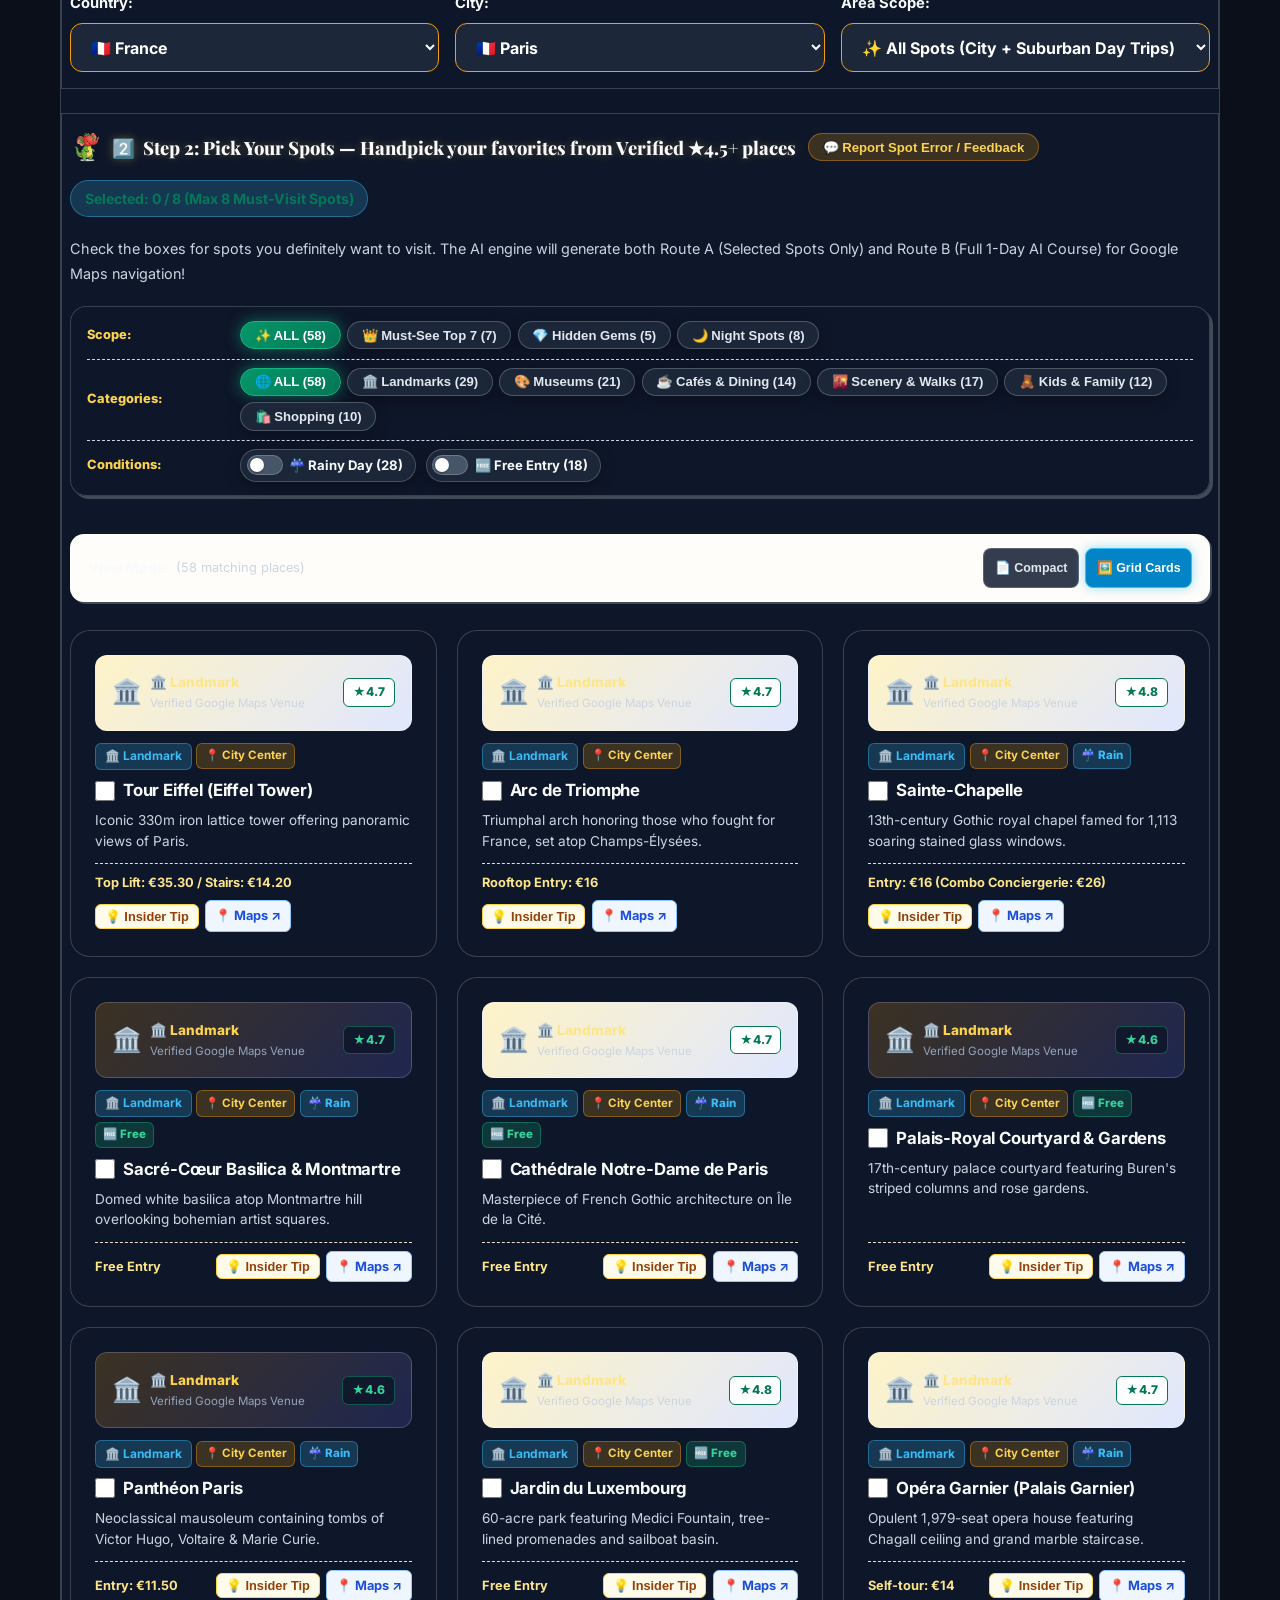
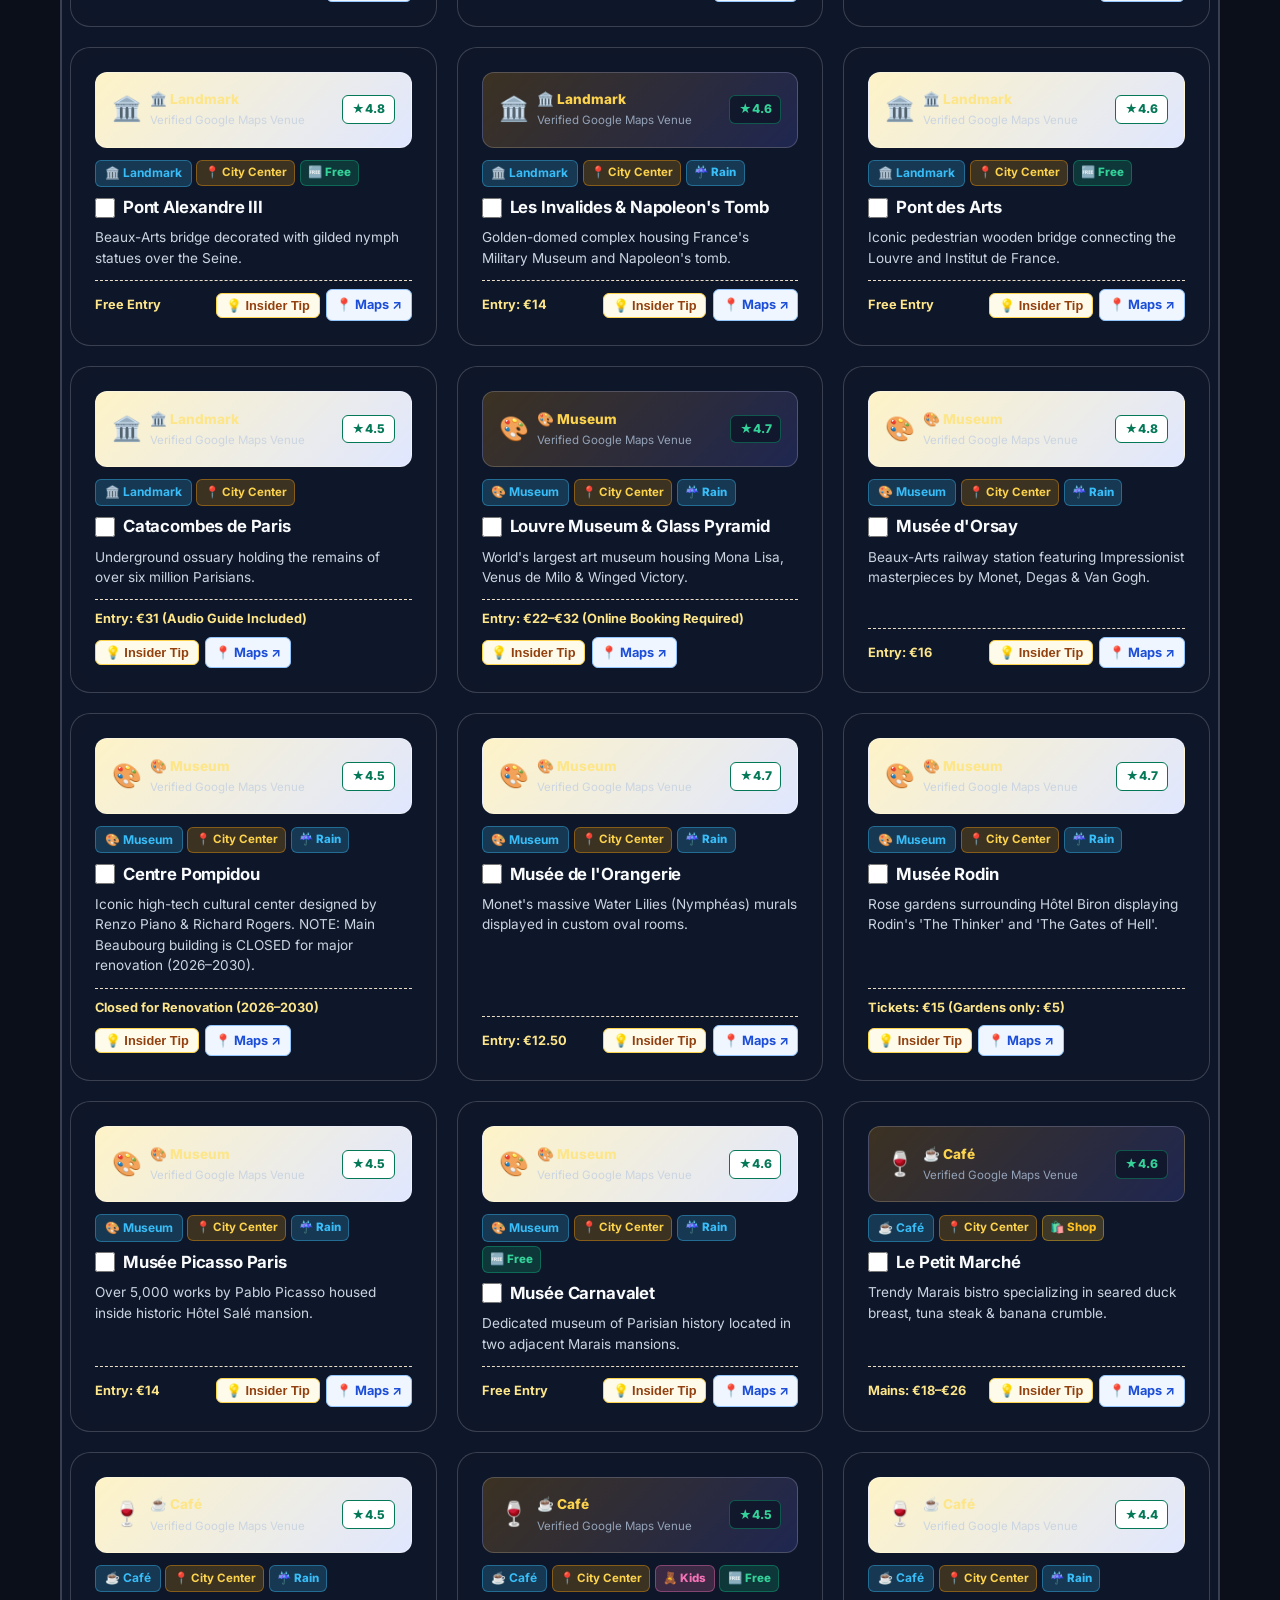
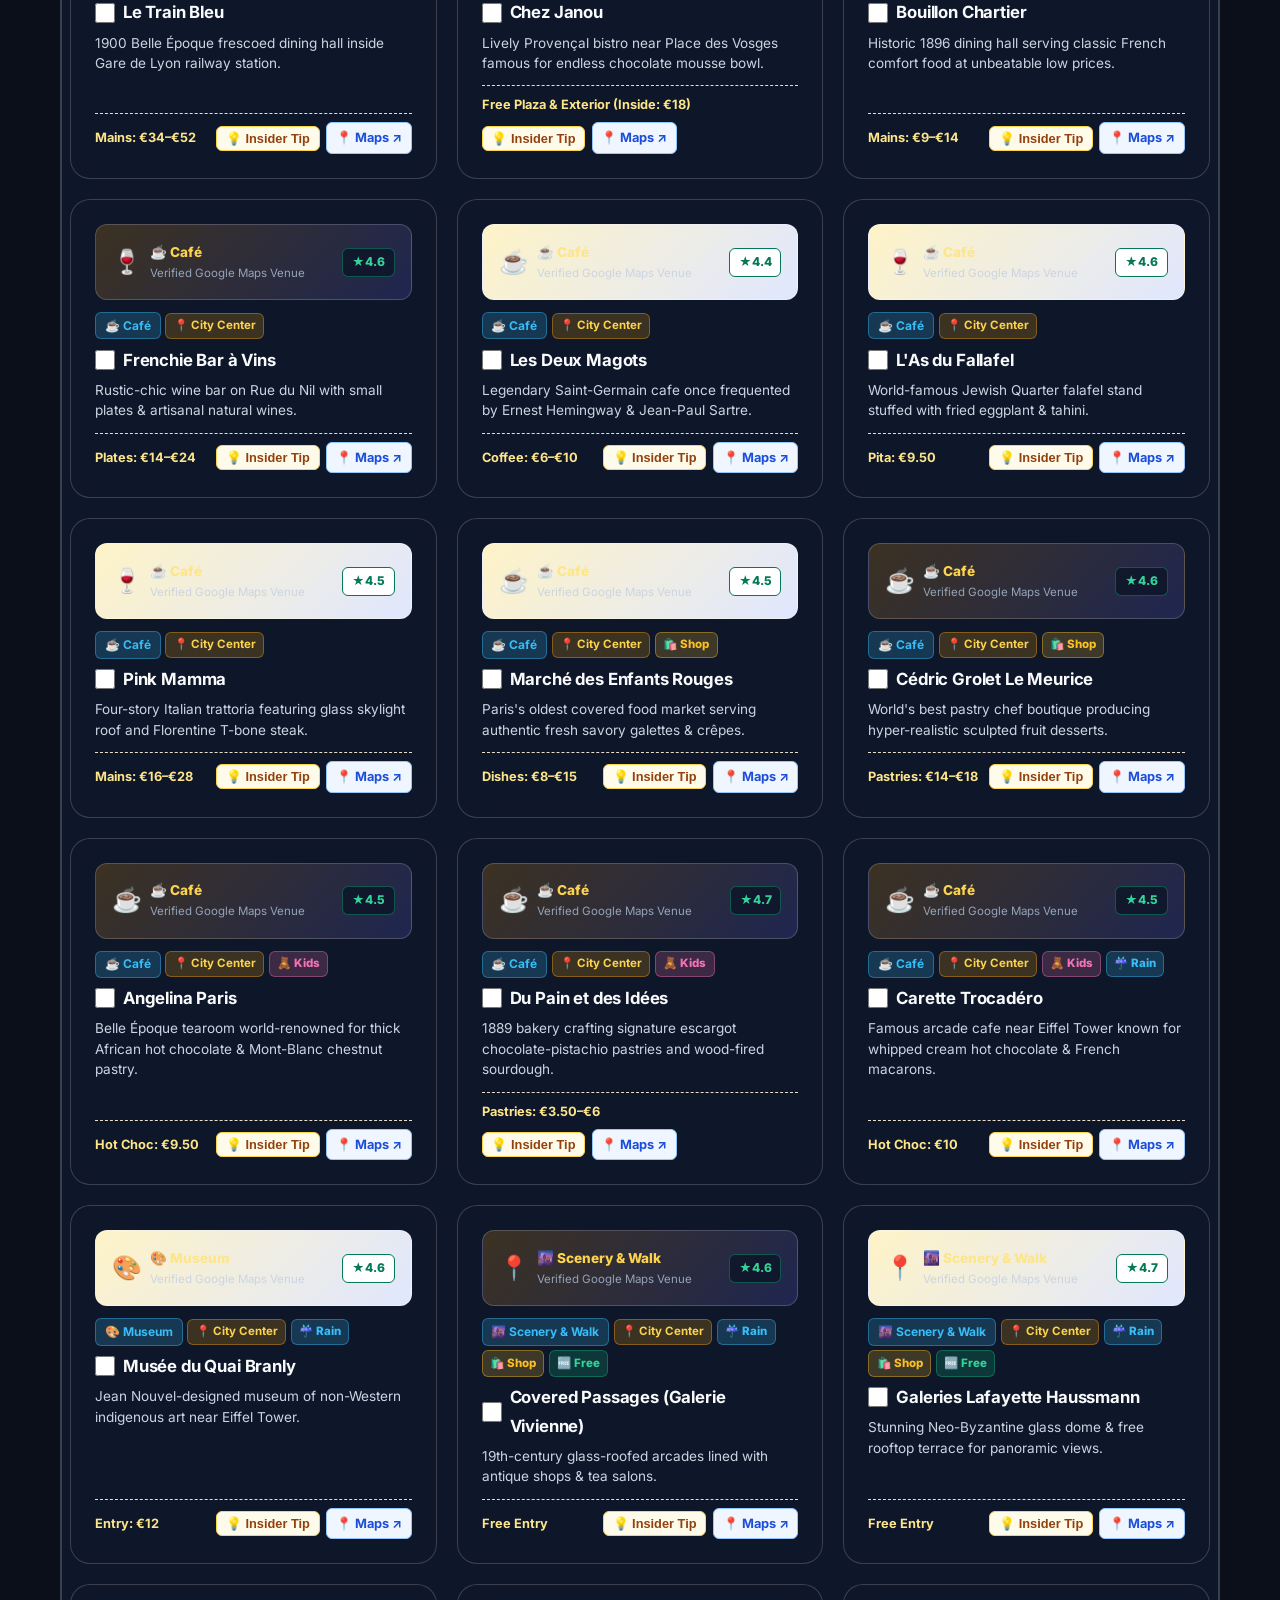
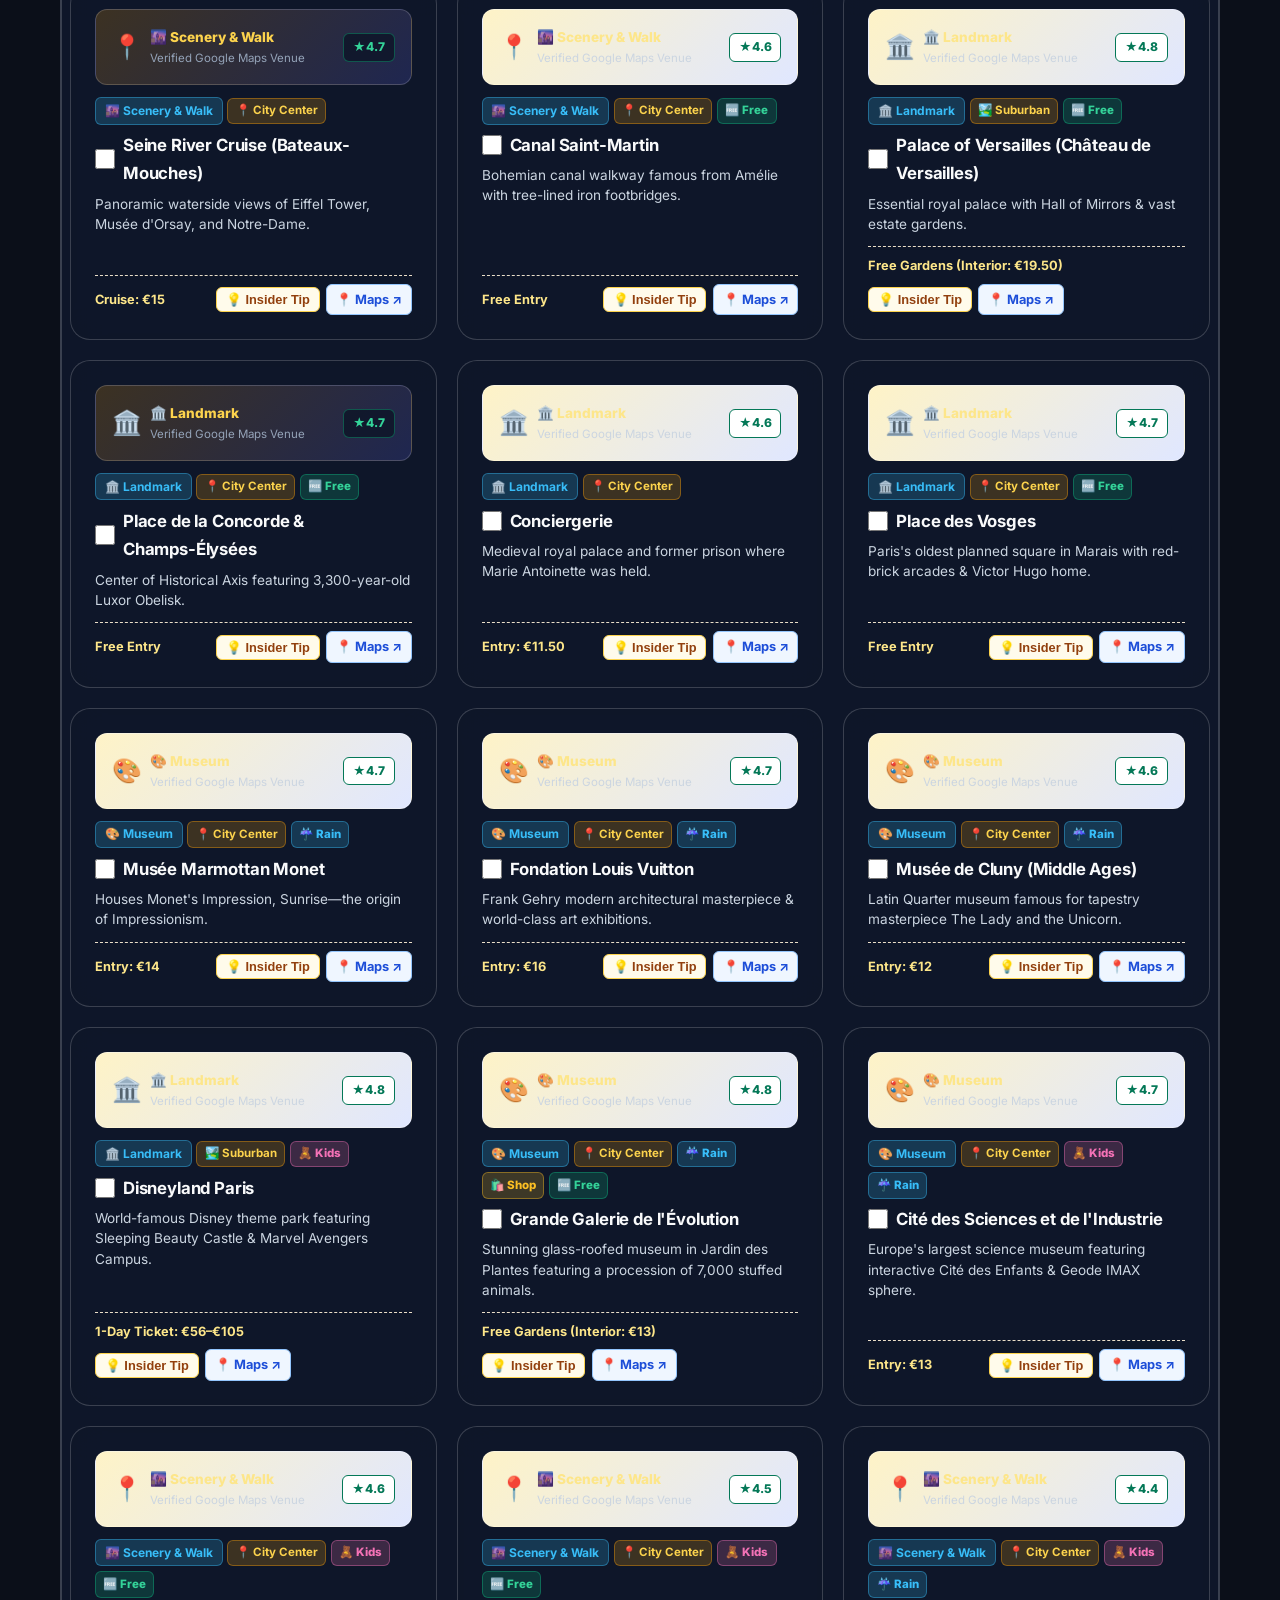
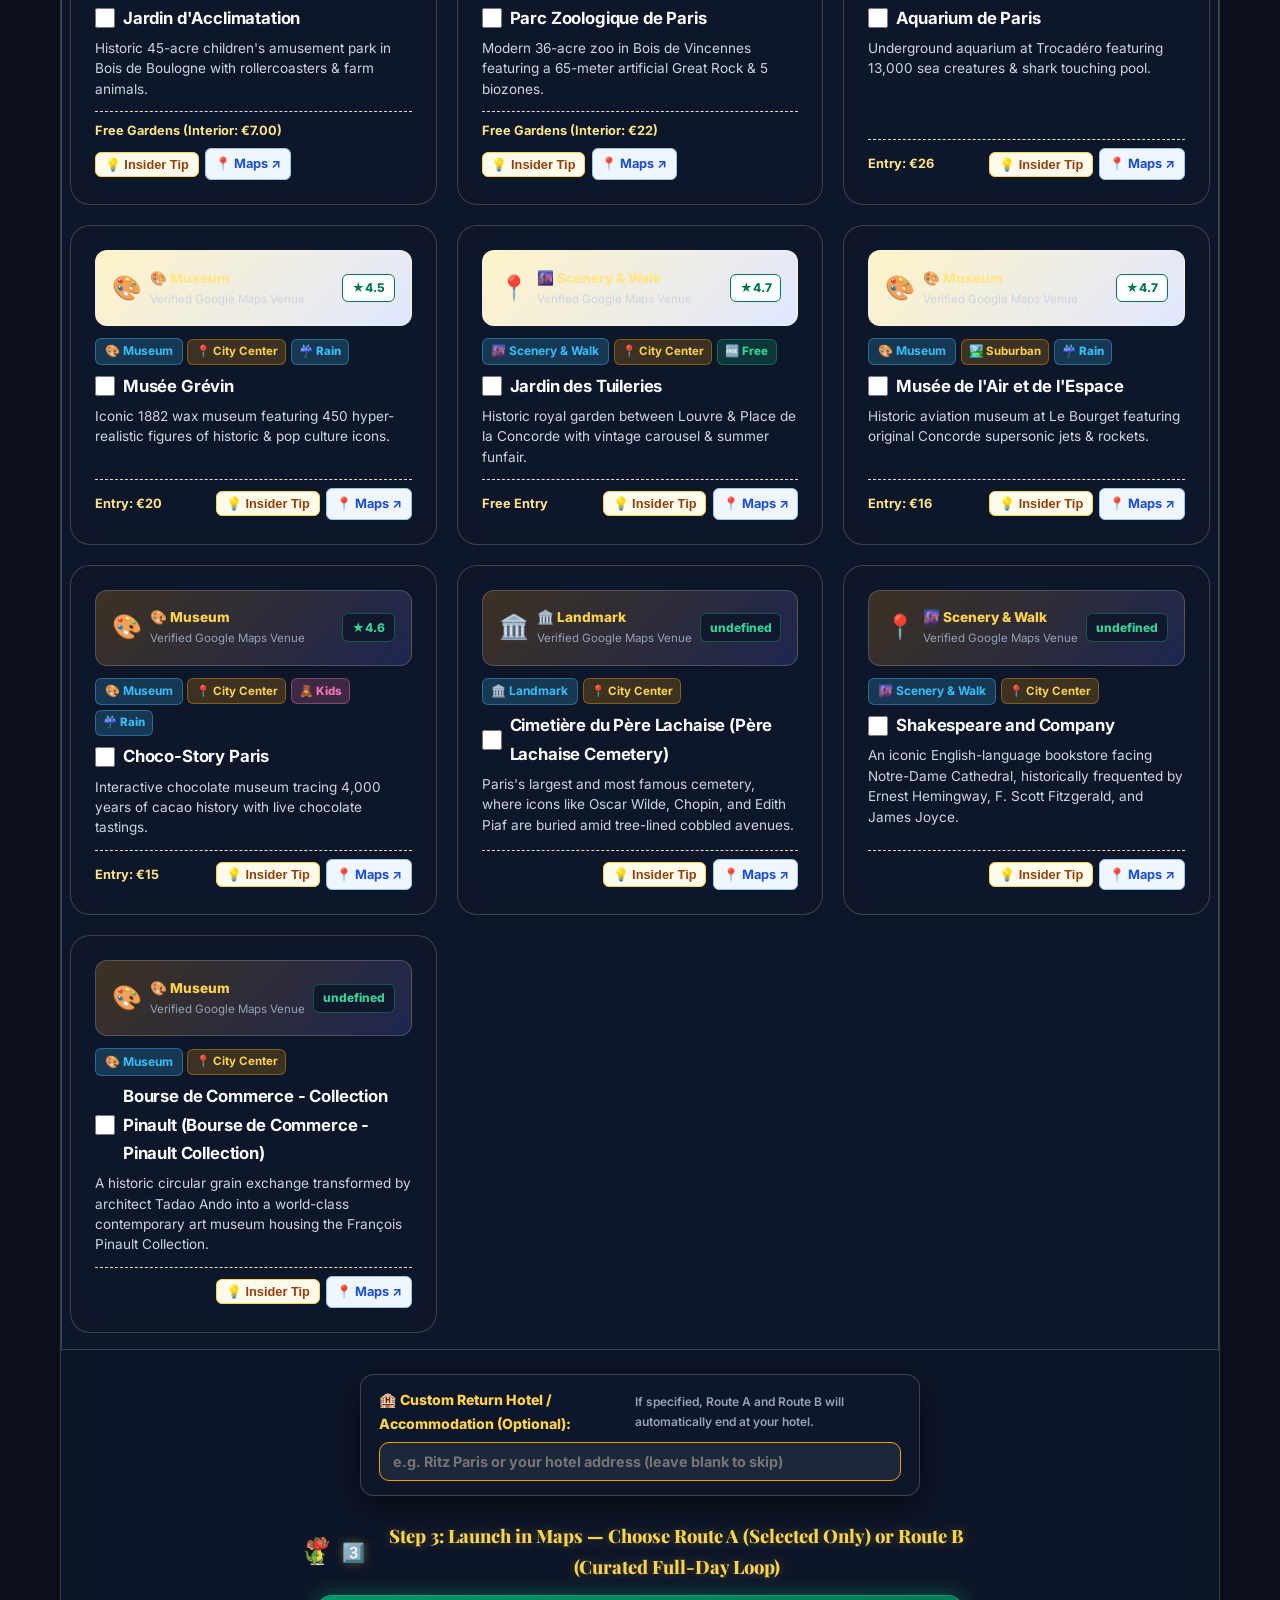
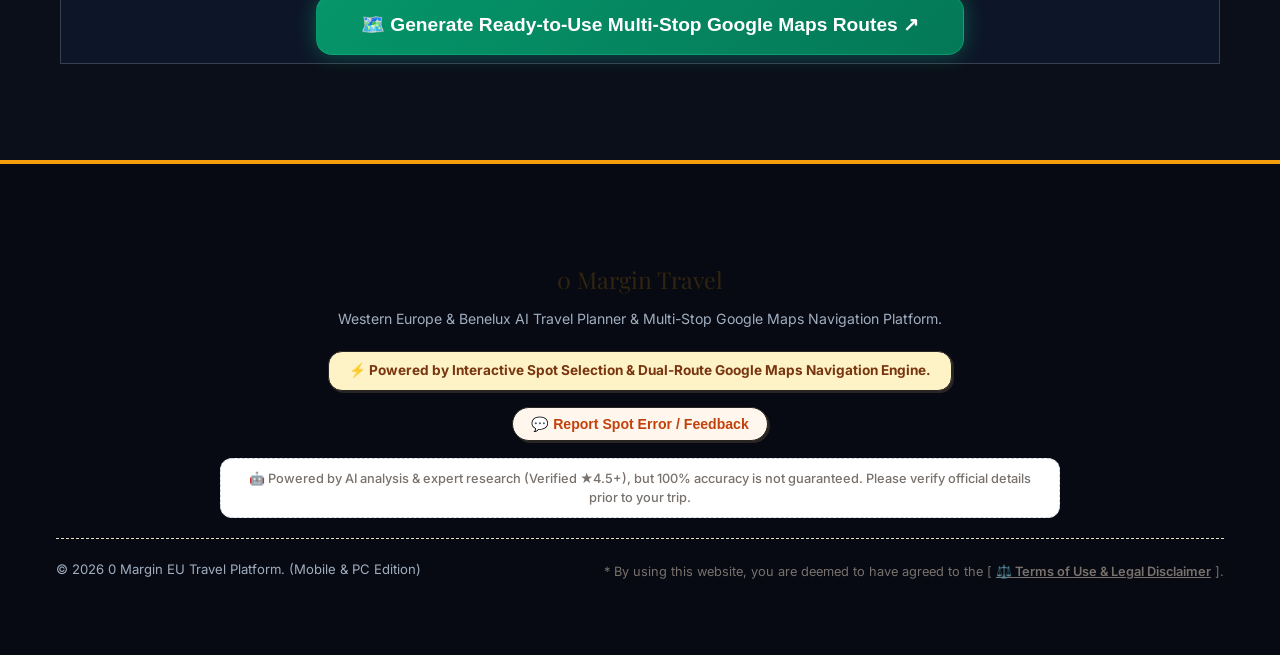
==== commit ef08e45d: "Fix: Full WCAG contrast sweep, mobile navbar language selector prominence, and Route A/B dark glass " ====
--- a/index.html
+++ b/index.html
@@ -31,7 +31,7 @@
   <link href="https://fonts.googleapis.com/css2?family=Inter:wght@400;500;600;700;800&family=Playfair+Display:ital,wght@0,600;0,700;1,600&family=Caveat:wght@600&display=swap" rel="stylesheet">
 
   <!-- Correct CSS Path to Warm Organic Atelier Design System (Responsive) -->
-  <link rel="stylesheet" href="css/styles.css?v=20260821_darkv2_fix">
+  <link rel="stylesheet" href="css/styles.css?v=20260821_darkv2_contrastfix2">
 </head>
 <body>
 
@@ -140,7 +140,7 @@
           
           <!-- STEP 1: TRIP PARAMETERS -->
           <div class="step1-container" style="margin-bottom:1.5rem;">
-            <div style="font-size:1.15rem; font-weight:800; color:var(--primary-forest); margin-bottom:1rem; display:flex; align-items:center; gap:0.5rem;" class="font-serif">
+            <div style="font-size:1.15rem; font-weight:800; color:#FCD34D; margin-bottom:1rem; display:flex; align-items:center; gap:0.5rem; text-shadow:0 0 10px rgba(252,211,77,0.3);" class="font-serif">
               <img src="assets/mascot.png" alt="Mascot Guide" style="width:34px; height:34px; object-fit:contain; filter:drop-shadow(1px 1px 2px rgba(0,0,0,0.12));">
               <span>1️⃣</span> <span data-i18n="step1.title">Step 1: Choose Destination — Select your country & city</span>
             </div>
@@ -185,16 +185,16 @@
           <div class="step2-container" style="margin-bottom:1.5rem;">
             <div style="display:flex; justify-content:space-between; align-items:center; flex-wrap:wrap; gap:1rem; margin-bottom:1.25rem;">
               <div style="display:flex; align-items:center; gap:0.75rem; flex-wrap:wrap;">
-                <div style="font-size:1.15rem; font-weight:800; color:var(--primary-forest); display:flex; align-items:center; gap:0.5rem;" class="font-serif">
+                <div style="font-size:1.15rem; font-weight:800; color:#FCD34D; display:flex; align-items:center; gap:0.5rem; text-shadow:0 0 10px rgba(252,211,77,0.3);" class="font-serif">
                   <img src="assets/mascot.png" alt="Mascot Guide" style="width:34px; height:34px; object-fit:contain; filter:drop-shadow(1px 1px 2px rgba(0,0,0,0.12));">
                   <span>2️⃣</span> <span data-i18n="step2.title">Step 2: Pick Your Spots — Handpick your favorites from Verified ★4.5+ places</span>
                 </div>
-                <button type="button" onclick="openFeedbackModal()" style="background:#FFF7ED; color:#C2410C; border:1.5px solid #292524; padding:0.35rem 0.85rem; border-radius:999px; font-size:0.82rem; font-weight:800; box-shadow:2px 2px 0px #292524; cursor:pointer;" data-i18n="btn.reportError">
+                <button type="button" onclick="openFeedbackModal()" style="background:rgba(245,158,11,0.2); color:#FCD34D; border:1px solid rgba(245,158,11,0.4); padding:0.35rem 0.85rem; border-radius:999px; font-size:0.82rem; font-weight:800; cursor:pointer;" data-i18n="btn.reportError">
                   💬 Report Spot Error / Feedback
                 </button>
               </div>
 
-              <span id="spotsCounterBadge" style="font-size:0.88rem; font-weight:700; background:#E0F2FE; color:#0369A1; padding:0.35rem 0.85rem; border-radius:9999px; border:1.5px solid #0284C7;">
+              <span id="spotsCounterBadge" style="font-size:0.88rem; font-weight:700; background:rgba(56,189,248,0.2); color:#38BDF8; padding:0.35rem 0.85rem; border-radius:9999px; border:1px solid rgba(56,189,248,0.4);">
                 Selected: <strong>0 / 8</strong> (Max 8 Must-Visit Spots)
               </span>
             </div>
@@ -204,17 +204,17 @@
           </div>
 
                     <!-- Optional Custom Return Hotel Field -->
-          <div style="max-width:560px; margin:0 auto 1.5rem auto; background:#FAF7F2; border:1.5px solid #E2E8F0; padding:0.85rem 1.1rem; border-radius:14px; text-align:left;">
-            <label for="aiPlanHotelInput" style="font-size:0.85rem; font-weight:800; color:var(--primary-wood); display:flex; align-items:center; gap:0.4rem; margin-bottom:0.35rem;">
+          <div style="max-width:560px; margin:0 auto 1.5rem auto; background:rgba(15,23,42,0.92); border:1px solid rgba(255,255,255,0.2); padding:0.85rem 1.1rem; border-radius:14px; text-align:left; box-shadow:0 10px 30px rgba(0,0,0,0.5);">
+            <label for="aiPlanHotelInput" style="font-size:0.88rem; font-weight:800; color:#FCD34D; display:flex; align-items:center; gap:0.4rem; margin-bottom:0.35rem;">
               <span data-i18n="label.hotel">🏨 Return Hotel / Stay</span>
-              <span data-i18n="label.hotelSub" style="font-size:0.72rem; font-weight:600; color:#64748B;">(Optional — Appended as final destination to Route A & B)</span>
+              <span data-i18n="label.hotelSub" style="font-size:0.75rem; font-weight:600; color:#94A3B8;">(Optional — Appended as final destination to Route A & B)</span>
             </label>
-            <input type="text" id="aiPlanHotelInput" data-i18n-placeholder="placeholder.hotel" placeholder="e.g. Ritz Paris or your hotel address (leave blank to skip)" style="width:100%; padding:0.6rem 0.85rem; border-radius:10px; border:1.5px solid #CBD5E1; font-size:0.9rem; background:#FFF; font-family:var(--font-sans);">
+            <input type="text" id="aiPlanHotelInput" data-i18n-placeholder="placeholder.hotel" placeholder="e.g. Ritz Paris or your hotel address (leave blank to skip)" style="width:100%; padding:0.65rem 0.85rem; border-radius:10px; border:1.5px solid #F59E0B; font-size:0.9rem; background:rgba(30,41,59,0.95); color:#FFFFFF; font-weight:700; font-family:var(--font-sans);">
           </div>
 
           <!-- STEP 3: LAUNCH IN MAPS -->
           <div style="text-align:center; max-width:680px; margin:0 auto;">
-            <div style="font-size:1.15rem; font-weight:800; color:var(--primary-forest); margin-bottom:0.75rem; display:flex; align-items:center; justify-content:center; gap:0.5rem;" class="font-serif">
+            <div style="font-size:1.15rem; font-weight:800; color:#FCD34D; margin-bottom:0.75rem; display:flex; align-items:center; justify-content:center; gap:0.5rem; text-shadow:0 0 10px rgba(252,211,77,0.3);" class="font-serif">
               <img src="assets/mascot.png" alt="Mascot Guide" style="width:34px; height:34px; object-fit:contain; filter:drop-shadow(1px 1px 2px rgba(0,0,0,0.12));">
               <span>3️⃣</span> <span data-i18n="step3.title">Step 3: Launch in Maps — Choose Route A (Selected only) or Route B (Curated full-day loop)</span>
             </div>
--- a/css/styles.css
+++ b/css/styles.css
@@ -1216,11 +1216,44 @@
   display: block;
   object-fit: cover;
   border-radius: 20px;
-  /* Feather only the extreme outer 8% edge so all text is 100% visible */
-  mask-image: radial-gradient(ellipse at center, rgba(0,0,0,1) 90%, rgba(0,0,0,0) 100%);
-  -webkit-mask-image: radial-gradient(ellipse at center, rgba(0,0,0,1) 90%, rgba(0,0,0,0) 100%);
+  /* Feather only the extreme outer 4% edge so all text is 100% visible */
+  mask-image: radial-gradient(ellipse at center, rgba(0,0,0,1) 96%, rgba(0,0,0,0) 100%);
+  -webkit-mask-image: radial-gradient(ellipse at center, rgba(0,0,0,1) 96%, rgba(0,0,0,0) 100%);
   filter: drop-shadow(0 0 35px rgba(56, 189, 248, 0.25));
 }
+
+/* Global Select & Option High Contrast Rules */
+select.form-control, .form-control {
+  background: rgba(30, 41, 59, 0.95) !important;
+  color: #FFFFFF !important;
+  border: 1.5px solid #F59E0B !important;
+  font-weight: 700 !important;
+}
+
+select.form-control option, option {
+  background-color: #0F172A !important;
+  color: #FFFFFF !important;
+  font-weight: 700 !important;
+}
+
+/* Mobile Header Navbar Layout & Prominent Language Selector */
+@media (max-width: 768px) {
+  #topShareContainer {
+    display: none !important; /* Hide header social icons on mobile so Language Selector gets maximum room */
+  }
+  #globalLanguageSelect {
+    min-width: 140px !important;
+    font-size: 0.92rem !important;
+    padding: 0.45rem 0.75rem !important;
+    background: #0F172A !important;
+    color: #FFFFFF !important;
+    border: 1.5px solid #F59E0B !important;
+    border-radius: 10px !important;
+    box-shadow: 0 0 12px rgba(245, 158, 11, 0.4) !important;
+    font-weight: 800 !important;
+  }
+}
+
 
 .hero-image-glow {
   position: absolute;
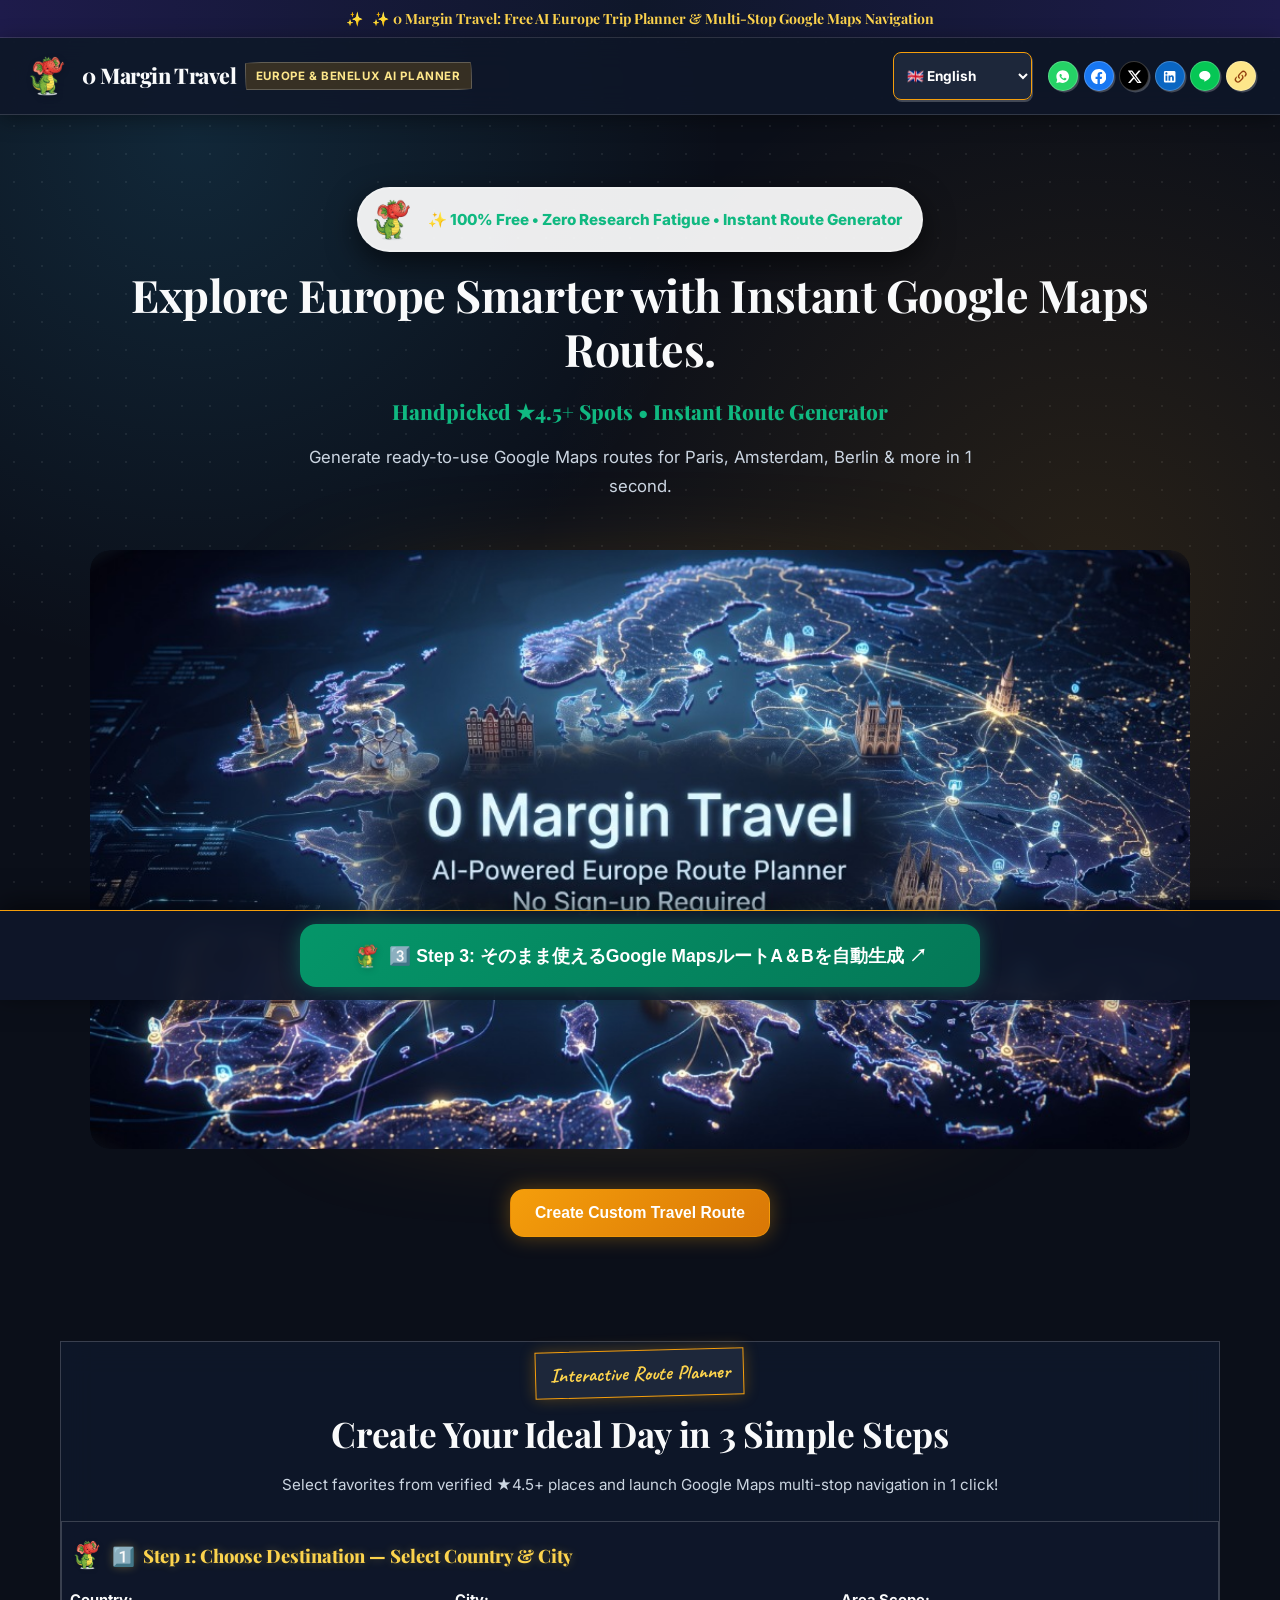
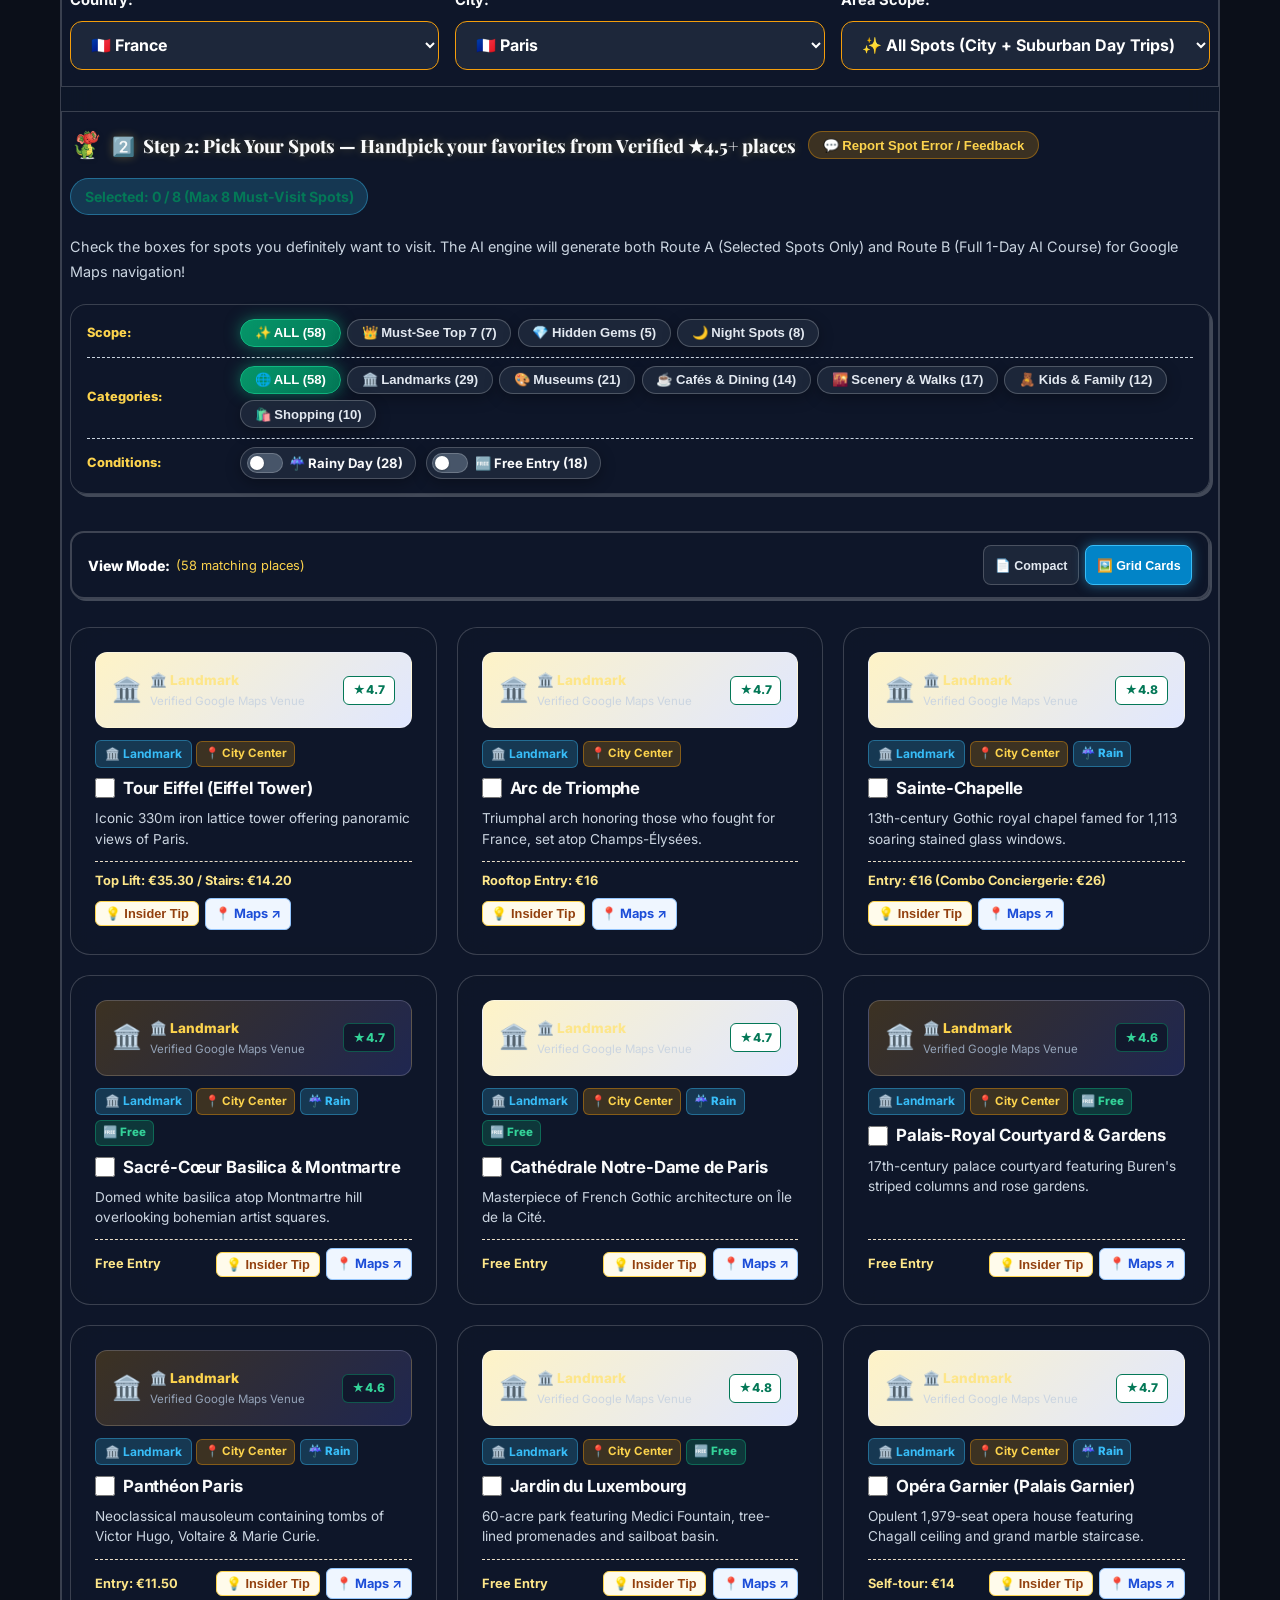
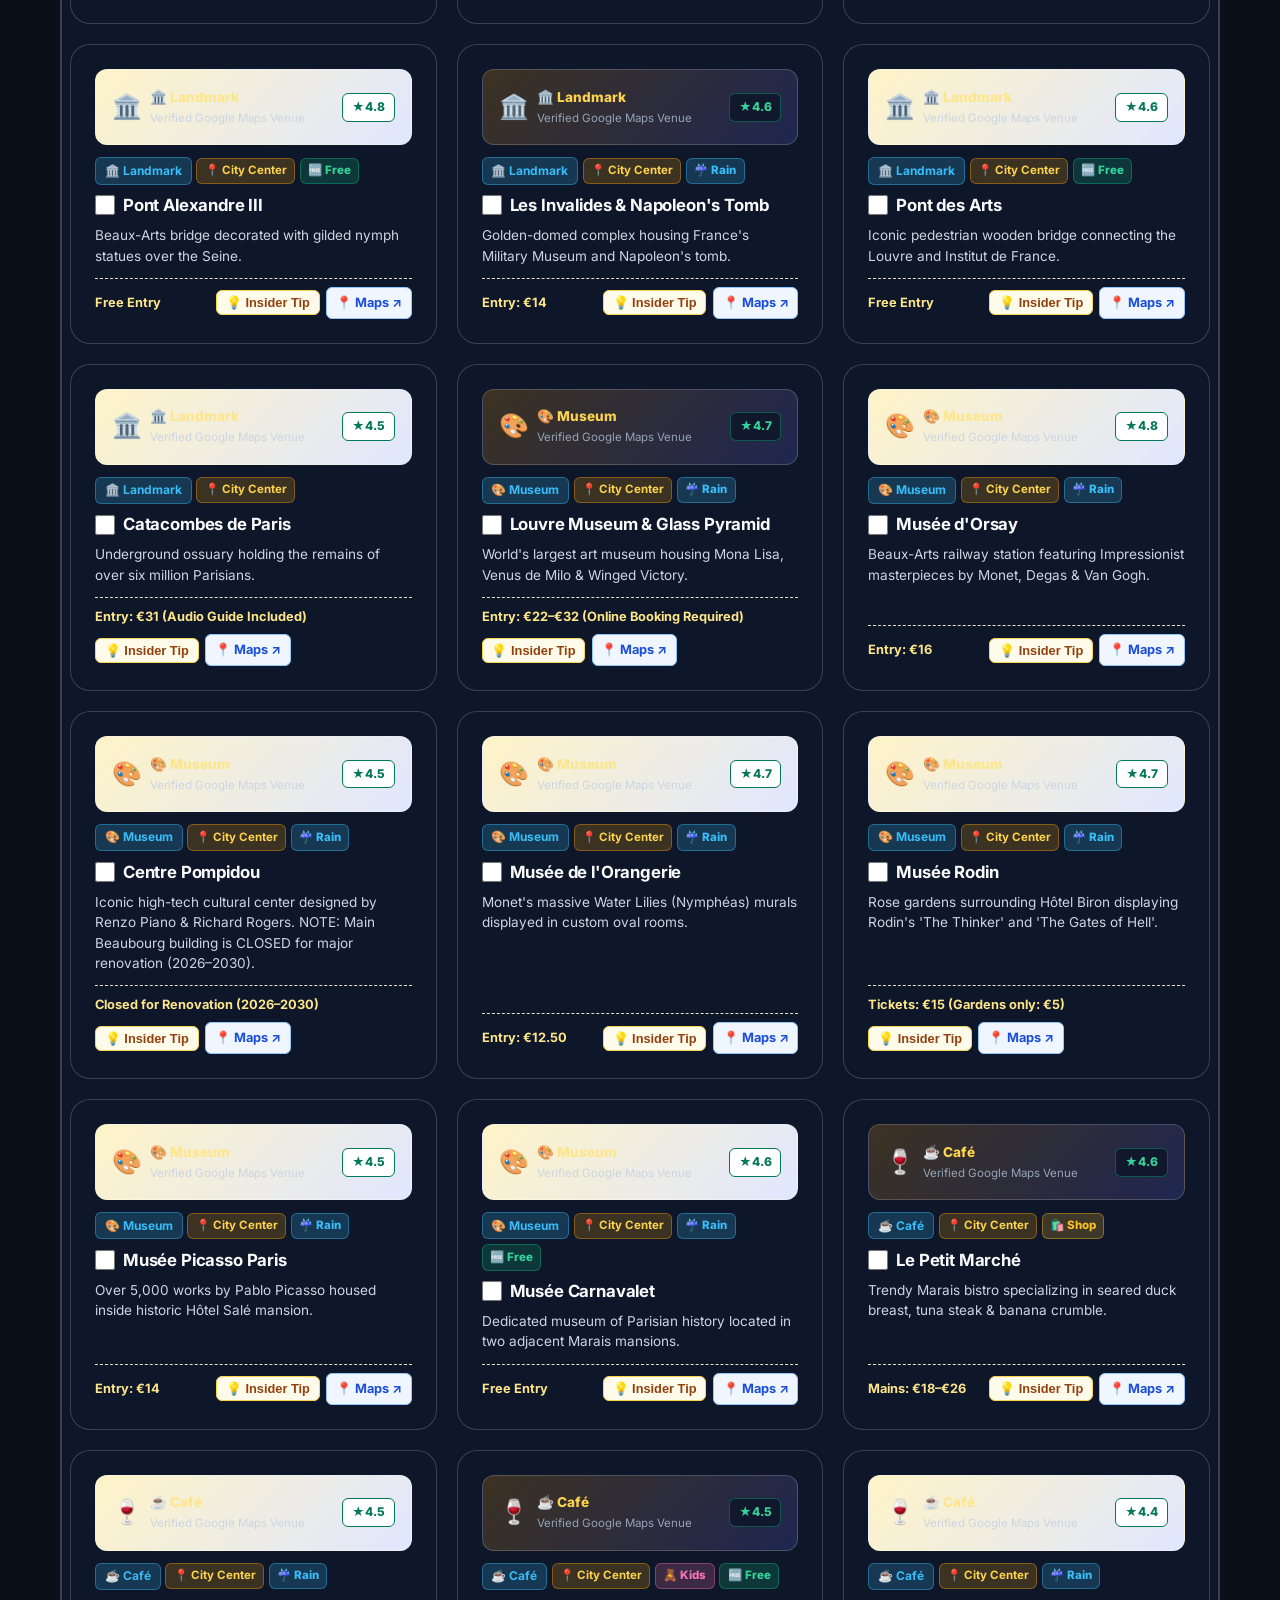
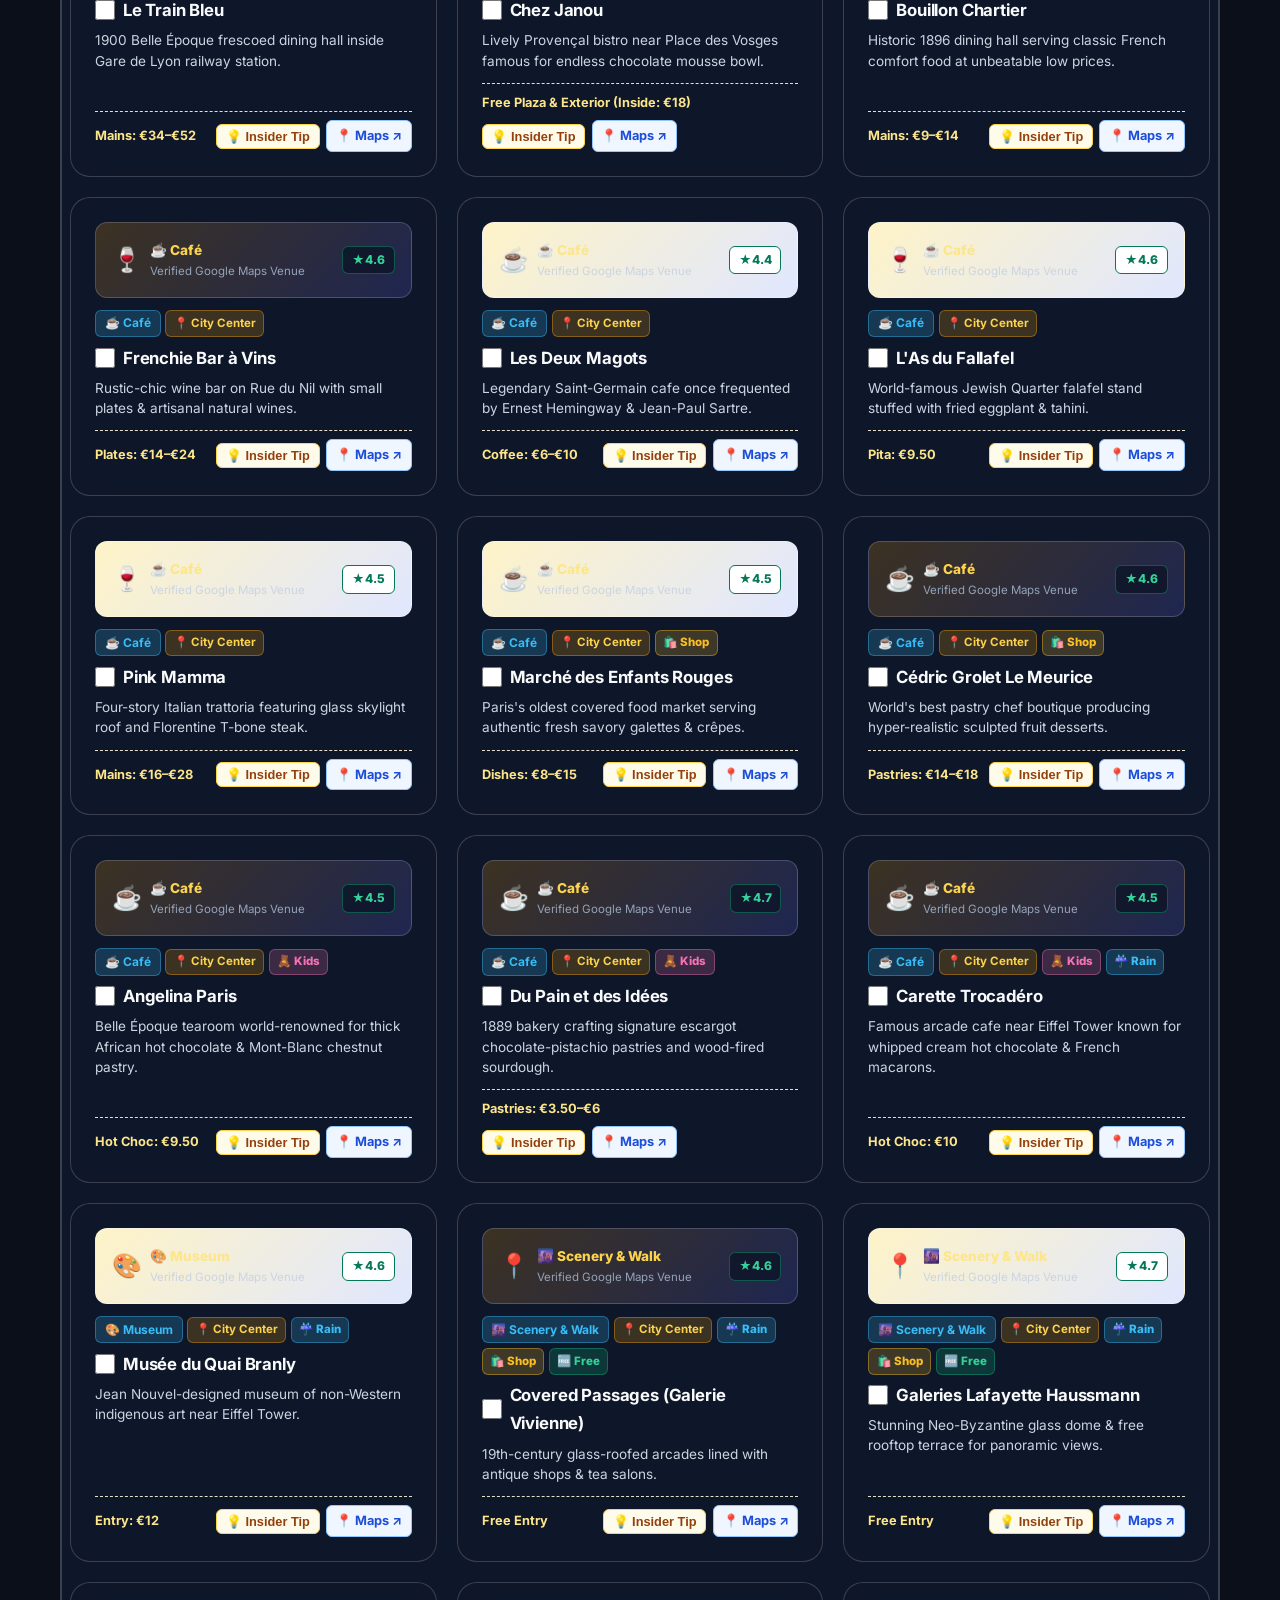
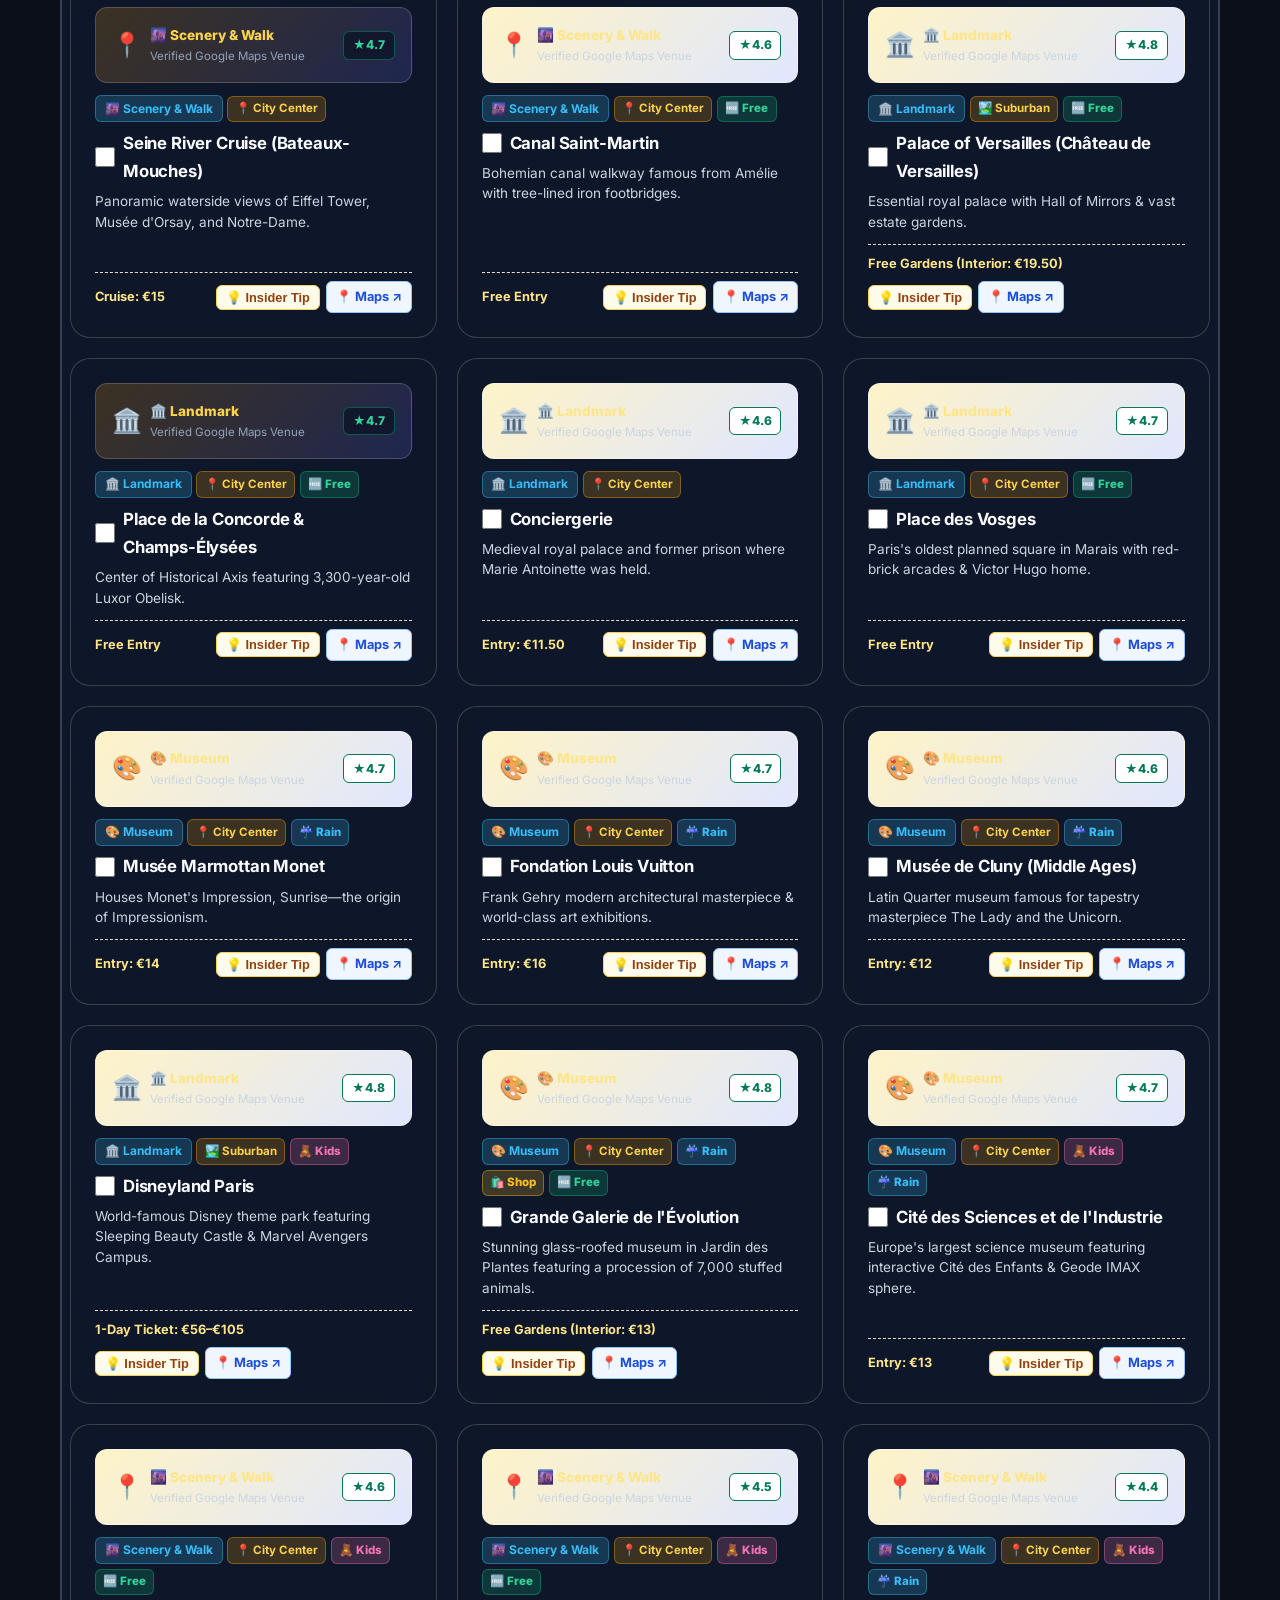
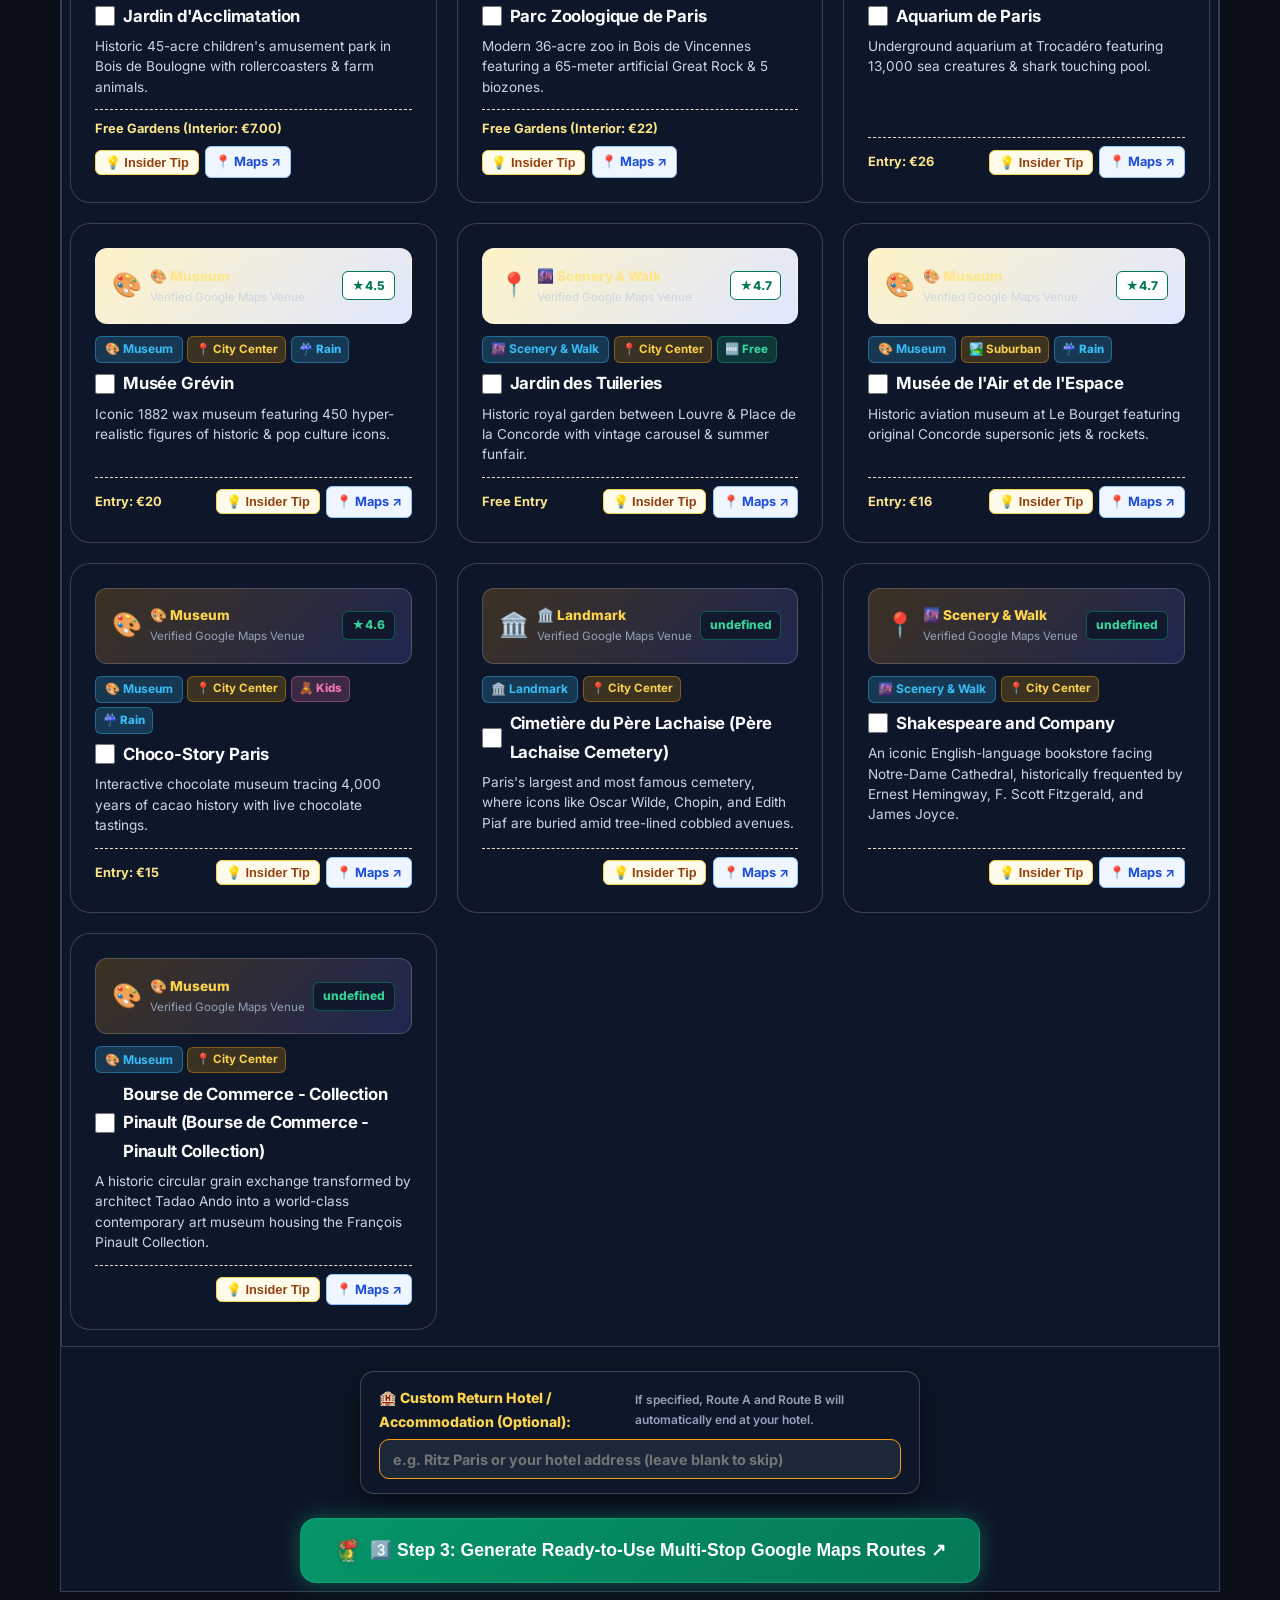
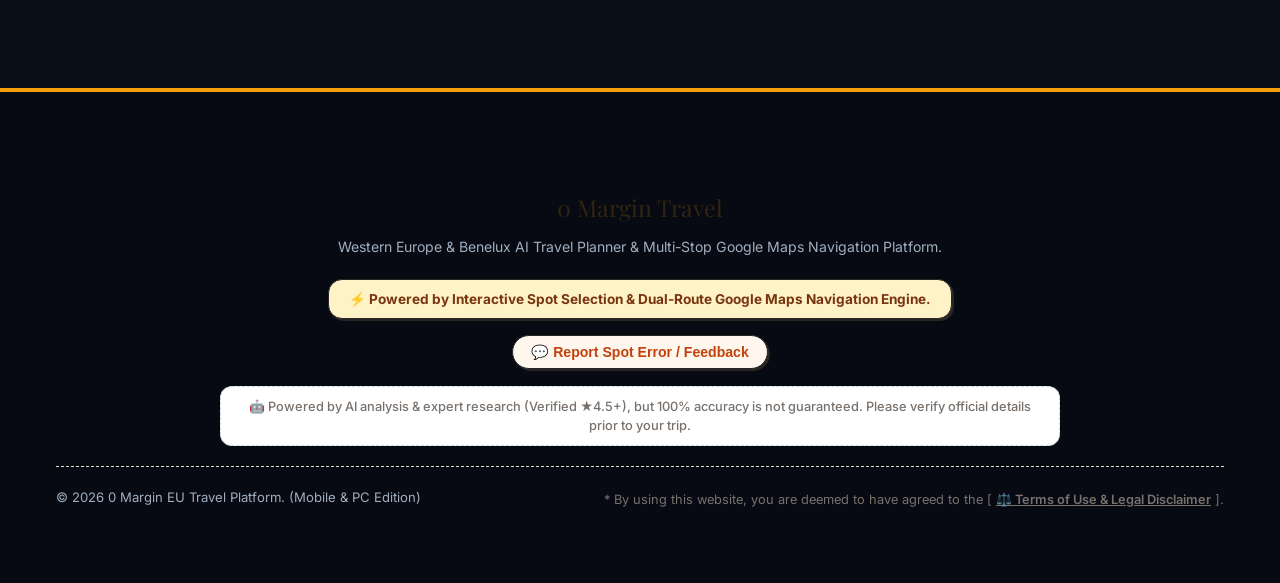
==== commit edda4307: "Update hero image, sync floating CTA, and fix i18n instructions" ====
--- a/index.html
+++ b/index.html
@@ -31,7 +31,7 @@
   <link href="https://fonts.googleapis.com/css2?family=Inter:wght@400;500;600;700;800&family=Playfair+Display:ital,wght@0,600;0,700;1,600&family=Caveat:wght@600&display=swap" rel="stylesheet">
 
   <!-- Correct CSS Path to Warm Organic Atelier Design System (Responsive) -->
-  <link rel="stylesheet" href="css/styles.css?v=20260821_darkv2_contrastfix2">
+  <link rel="stylesheet" href="css/styles.css?v=20260821_darkv2_contrastfix6">
 </head>
 <body>
 
@@ -43,46 +43,19 @@
 
   <!-- Navbar -->
   <header class="navbar">
-    <div class="brand-container" onclick="window.scrollTo({top:0, behavior:'smooth'})">
-      <img src="assets/mascot.png" alt="0MT Mascot" class="brand-mascot-img" style="width:46px; height:46px; object-fit:contain; filter:drop-shadow(1px 2px 3px rgba(0,0,0,0.15)); transition:transform 0.3s ease;" onmouseover="this.style.transform='scale(1.15) rotate(6deg)'" onmouseout="this.style.transform='scale(1) rotate(0deg)'">
-      <div>
-        <div style="display:flex; align-items:center; gap:0.5rem;">
-          <span class="brand-title" data-i18n="nav.title">0 Margin Travel</span>
-          <span class="brand-badge" data-i18n="nav.badge">Europe & Benelux AI Planner</span>
-        </div>
-      </div>
-    </div>
-
-    <!-- Global Language Selector & Share -->
-    <div style="display:flex; align-items:center; gap:0.6rem;">
-      <div id="topShareContainer" style="display:flex; gap:0.35rem; align-items:center;">
-        <!-- WhatsApp -->
-        <button class="share-icon-btn" onclick="AITravelEngine.shareGeneral('wa')" style="width:30px; height:30px; background:#25D366; color:#FFF;" title="WhatsApp">
-          <svg viewBox="0 0 24 24"><path d="M12.031 2c-5.456 0-9.88 4.424-9.88 9.88 0 1.74.452 3.435 1.311 4.935l-1.393 5.088 5.215-1.368c1.448.79 3.085 1.225 4.747 1.225 5.457 0 9.88-4.424 9.88-9.88s-4.423-9.88-9.88-9.88zm5.836 14.168c-.244.688-1.427 1.316-1.97 1.368-.501.047-1.144.072-3.32-.828-2.617-1.082-4.29-3.754-4.42-3.928-.13-.174-1.06-1.41-1.06-2.69 0-1.28.67-1.908.91-2.164.24-.256.526-.32.702-.32.176 0 .352.004.502.01.162.008.38-.061.594.453.22.527.75 1.83.816 1.96.066.13.11.283.022.455-.088.172-.132.28-.262.433-.13.153-.274.341-.392.458-.13.13-.266.27-.115.53.15.26.666 1.1 1.43 1.78.983.876 1.813 1.148 2.074 1.278.26.13.413.108.566-.065.153-.173.655-.764.83-1.025.174-.26.35-.217.587-.13.238.087 1.51.712 1.77.842.26.13.434.195.498.304.065.109.065.631-.179 1.319z"/></svg>
-        </button>
-        <!-- Facebook -->
-        <button class="share-icon-btn" onclick="AITravelEngine.shareGeneral('fb')" style="width:30px; height:30px; background:#1877F2; color:#FFF;" title="Facebook">
-          <svg viewBox="0 0 24 24"><path d="M24 12.073c0-6.627-5.373-12-12-12s-12 5.373-12 12c0 5.99 4.388 10.954 10.125 11.854v-8.385H7.078v-3.47h3.047V9.43c0-3.007 1.792-4.669 4.533-4.669 1.312 0 2.686.235 2.686.235v2.953H15.83c-1.491 0-1.956.925-1.956 1.874v2.25h3.328l-.532 3.47h-2.796v8.385C19.612 23.027 24 18.062 24 12.073z"/></svg>
-        </button>
-        <!-- X (Twitter) -->
-        <button class="share-icon-btn" onclick="AITravelEngine.shareGeneral('x')" style="width:30px; height:30px; background:#000; color:#FFF;" title="X (Twitter)">
-          <svg viewBox="0 0 24 24"><path d="M18.244 2.25h3.308l-7.227 8.26 8.502 11.24H16.17l-5.214-6.817L4.99 21.75H1.68l7.73-8.835L1.254 2.25H8.08l4.713 6.231zm-1.161 17.52h1.833L7.084 4.126H5.117z"/></svg>
-        </button>
-        <!-- LinkedIn -->
-        <button class="share-icon-btn" onclick="AITravelEngine.shareGeneral('li')" style="width:30px; height:30px; background:#0A66C2; color:#FFF;" title="LinkedIn">
-          <svg viewBox="0 0 24 24"><path d="M19 3a2 2 0 0 1 2 2v14a2 2 0 0 1-2 2H5a2 2 0 0 1-2-2V5a2 2 0 0 1 2-2h14m-.5 15.5v-5.3a3.26 3.26 0 0 0-3.26-3.26c-.85 0-1.84.52-2.28 1.3v-1.11h-2.79v8.37h2.79v-4.93c0-.77.62-1.4 1.39-1.4a1.4 1.4 0 0 1 1.4 1.4v4.93h2.75M6.88 8.56a1.68 1.68 0 0 0 1.68-1.68c0-.93-.75-1.69-1.68-1.69a1.69 1.69 0 0 0-1.69 1.69c0 .93.76 1.68 1.69 1.68m1.39 9.94v-8.37H5.5v8.37h2.77z"/></svg>
-        </button>
-        <!-- LINE -->
-        <button class="share-icon-btn" onclick="AITravelEngine.shareGeneral('line')" style="width:30px; height:30px; background:#06C755; color:#FFF;" title="LINE">
-          <svg viewBox="0 0 24 24"><path d="M19.34 10.04c0-3.83-3.92-6.95-8.74-6.95-4.82 0-8.74 3.12-8.74 6.95 0 3.43 3.1 6.3 7.3 6.84.28.06.67.19.77.43.09.22.06.56.03.78l-.13.79c-.04.24-.19.94.82.51 1.01-.43 5.46-3.22 7.45-5.51 1.05-1.17 1.24-2.34 1.24-3.84z"/></svg>
-        </button>
-        <!-- Copy Link -->
-        <button class="share-icon-btn" onclick="AITravelEngine.shareGeneral('copy')" style="width:30px; height:30px; background:#FDE68A; color:#92400E;" title="Copy Link">
-          <svg viewBox="0 0 24 24"><path d="M10.59 13.41c.41.39.41 1.03 0 1.42-.39.39-1.03.39-1.42 0a5.003 5.003 0 0 1 0-7.07l3.54-3.54a5.003 5.003 0 0 1 7.07 0 5.003 5.003 0 0 1 0 7.07l-1.49 1.49c.01-.82-.12-1.64-.4-2.42l.47-.47a3.001 3.001 0 0 0 0-4.24 3.001 3.001 0 0 0-4.24 0l-3.53 3.53a3.001 3.001 0 0 0 0 4.24zm2.82-2.82c-.41-.39-.41-1.03 0-1.42.39-.39 1.03-.39 1.42 0a5.003 5.003 0 0 1 0 7.07l-3.54 3.54a5.003 5.003 0 0 1-7.07 0 5.003 5.003 0 0 1 0-7.07l1.49-1.49c-.01.82.12 1.64.4 2.42l-.47.47a3.001 3.001 0 0 0 0 4.24 3.001 3.001 0 0 0 4.24 0l3.53-3.53a3.001 3.001 0 0 0 0-4.24z"/></svg>
-        </button>
-      </div>
-
-      <select id="globalLanguageSelect" class="form-control" onchange="I18nEngine.setLanguage(this.value)" style="padding:0.3rem 0.6rem; font-size:0.85rem; font-weight:700; border-radius:8px; border:2px solid var(--border-ink); background:#FFF; cursor:pointer; box-shadow:1px 2px 0px var(--border-ink);">
+    <div style="display:flex; justify-content:space-between; align-items:center; flex:1 1 100%; min-width:280px;">
+      <div class="brand-container" onclick="window.scrollTo({top:0, behavior:'smooth'})">
+        <img src="assets/mascot.png" alt="0MT Mascot" class="brand-mascot-img" style="width:46px; height:46px; object-fit:contain; filter:drop-shadow(1px 2px 3px rgba(0,0,0,0.15)); transition:transform 0.3s ease;" onmouseover="this.style.transform='scale(1.15) rotate(6deg)'" onmouseout="this.style.transform='scale(1) rotate(0deg)'">
+        <div>
+          <div style="display:flex; align-items:center; gap:0.5rem;">
+            <span class="brand-title" data-i18n="nav.title">0 Margin Travel</span>
+            <span class="brand-badge" data-i18n="nav.badge">Europe & Benelux AI Planner</span>
+          </div>
+        </div>
+      </div>
+
+      <!-- Global Language Selector -->
+      <select id="globalLanguageSelect" class="form-control" onchange="I18nEngine.setLanguage(this.value)" style="padding:0.3rem 0.6rem; font-size:0.85rem; font-weight:700; border-radius:8px; border:2px solid var(--border-ink); background:#FFF; cursor:pointer; box-shadow:1px 2px 0px var(--border-ink); width:auto;">
         <option value="en">🇬🇧 English</option>
         <option value="nl">🇳🇱 Nederlands</option>
         <option value="fr">🇫🇷 Français</option>
@@ -92,6 +65,34 @@
         <option value="zh">🇨🇳 中文 (简体)</option>
       </select>
     </div>
+
+    <!-- Social Share Icons (Row 2 on Mobile) -->
+    <div id="topShareContainer" style="display:flex; gap:0.35rem; align-items:center;">
+      <!-- WhatsApp -->
+      <button class="share-icon-btn" onclick="AITravelEngine.shareGeneral('wa')" style="width:30px; height:30px; background:#25D366; color:#FFF;" title="WhatsApp">
+        <svg viewBox="0 0 24 24"><path d="M12.031 2c-5.456 0-9.88 4.424-9.88 9.88 0 1.74.452 3.435 1.311 4.935l-1.393 5.088 5.215-1.368c1.448.79 3.085 1.225 4.747 1.225 5.457 0 9.88-4.424 9.88-9.88s-4.423-9.88-9.88-9.88zm5.836 14.168c-.244.688-1.427 1.316-1.97 1.368-.501.047-1.144.072-3.32-.828-2.617-1.082-4.29-3.754-4.42-3.928-.13-.174-1.06-1.41-1.06-2.69 0-1.28.67-1.908.91-2.164.24-.256.526-.32.702-.32.176 0 .352.004.502.01.162.008.38-.061.594.453.22.527.75 1.83.816 1.96.066.13.11.283.022.455-.088.172-.132.28-.262.433-.13.153-.274.341-.392.458-.13.13-.266.27-.115.53.15.26.666 1.1 1.43 1.78.983.876 1.813 1.148 2.074 1.278.26.13.413.108.566-.065.153-.173.655-.764.83-1.025.174-.26.35-.217.587-.13.238.087 1.51.712 1.77.842.26.13.434.195.498.304.065.109.065.631-.179 1.319z"/></svg>
+      </button>
+      <!-- Facebook -->
+      <button class="share-icon-btn" onclick="AITravelEngine.shareGeneral('fb')" style="width:30px; height:30px; background:#1877F2; color:#FFF;" title="Facebook">
+        <svg viewBox="0 0 24 24"><path d="M24 12.073c0-6.627-5.373-12-12-12s-12 5.373-12 12c0 5.99 4.388 10.954 10.125 11.854v-8.385H7.078v-3.47h3.047V9.43c0-3.007 1.792-4.669 4.533-4.669 1.312 0 2.686.235 2.686.235v2.953H15.83c-1.491 0-1.956.925-1.956 1.874v2.25h3.328l-.532 3.47h-2.796v8.385C19.612 23.027 24 18.062 24 12.073z"/></svg>
+      </button>
+      <!-- X (Twitter) -->
+      <button class="share-icon-btn" onclick="AITravelEngine.shareGeneral('x')" style="width:30px; height:30px; background:#000; color:#FFF;" title="X (Twitter)">
+        <svg viewBox="0 0 24 24"><path d="M18.244 2.25h3.308l-7.227 8.26 8.502 11.24H16.17l-5.214-6.817L4.99 21.75H1.68l7.73-8.835L1.254 2.25H8.08l4.713 6.231zm-1.161 17.52h1.833L7.084 4.126H5.117z"/></svg>
+      </button>
+      <!-- LinkedIn -->
+      <button class="share-icon-btn" onclick="AITravelEngine.shareGeneral('li')" style="width:30px; height:30px; background:#0A66C2; color:#FFF;" title="LinkedIn">
+        <svg viewBox="0 0 24 24"><path d="M19 3a2 2 0 0 1 2 2v14a2 2 0 0 1-2 2H5a2 2 0 0 1-2-2V5a2 2 0 0 1 2-2h14m-.5 15.5v-5.3a3.26 3.26 0 0 0-3.26-3.26c-.85 0-1.84.52-2.28 1.3v-1.11h-2.79v8.37h2.79v-4.93c0-.77.62-1.4 1.39-1.4a1.4 1.4 0 0 1 1.4 1.4v4.93h2.75M6.88 8.56a1.68 1.68 0 0 0 1.68-1.68c0-.93-.75-1.69-1.68-1.69a1.69 1.69 0 0 0-1.69 1.69c0 .93.76 1.68 1.69 1.68m1.39 9.94v-8.37H5.5v8.37h2.77z"/></svg>
+      </button>
+      <!-- LINE -->
+      <button class="share-icon-btn" onclick="AITravelEngine.shareGeneral('line')" style="width:30px; height:30px; background:#06C755; color:#FFF;" title="LINE">
+        <svg viewBox="0 0 24 24"><path d="M19.34 10.04c0-3.83-3.92-6.95-8.74-6.95-4.82 0-8.74 3.12-8.74 6.95 0 3.43 3.1 6.3 7.3 6.84.28.06.67.19.77.43.09.22.06.56.03.78l-.13.79c-.04.24-.19.94.82.51 1.01-.43 5.46-3.22 7.45-5.51 1.05-1.17 1.24-2.34 1.24-3.84z"/></svg>
+      </button>
+      <!-- Copy Link -->
+      <button class="share-icon-btn" onclick="AITravelEngine.shareGeneral('copy')" style="width:30px; height:30px; background:#FDE68A; color:#92400E;" title="Copy Link">
+        <svg viewBox="0 0 24 24"><path d="M10.59 13.41c.41.39.41 1.03 0 1.42-.39.39-1.03.39-1.42 0a5.003 5.003 0 0 1 0-7.07l3.54-3.54a5.003 5.003 0 0 1 7.07 0 5.003 5.003 0 0 1 0 7.07l-1.49 1.49c.01-.82-.12-1.64-.4-2.42l.47-.47a3.001 3.001 0 0 0 0-4.24 3.001 3.001 0 0 0-4.24 0l-3.53 3.53a3.001 3.001 0 0 0 0 4.24zm2.82-2.82c-.41-.39-.41-1.03 0-1.42.39-.39 1.03-.39 1.42 0a5.003 5.003 0 0 1 0 7.07l-3.54 3.54a5.003 5.003 0 0 1-7.07 0 5.003 5.003 0 0 1 0-7.07l1.49-1.49c-.01.82.12 1.64.4 2.42l-.47.47a3.001 3.001 0 0 0 0 4.24 3.001 3.001 0 0 0 4.24 0l3.53-3.53a3.001 3.001 0 0 0 0-4.24z"/></svg>
+      </button>
+    </div>
   </header>
 
   <!-- Hero Section with Character Mascot Integration -->
@@ -113,7 +114,7 @@
       <!-- Hero Promotional Image Banner with Seamless Fuzzy Blending -->
       <div class="hero-image-wrapper">
         <div class="hero-image-glow"></div>
-        <img src="img/og-image.jpg" alt="0 Margin Travel — Smart Europe Routes" class="hero-main-img">
+        <img src="img/hero-image.jpg" alt="0 Margin Travel — Smart Europe Routes" class="hero-main-img">
       </div>
 
       <!-- Prominent Primary CTA Button -->
@@ -131,7 +132,7 @@
       <div class="planner-outer-box" style="padding:0.5rem 0;">
         
         <div style="text-align:center; max-width:750px; margin:0 auto 1.5rem;">
-          <span class="paper-tape" data-i18n="planner.tape">Interactive Route Planner</span>
+          <span class="paper-tape" data-i18n="planner.tape" style="background:rgba(30,41,59,0.95) !important; color:#FCD34D !important; border:1.5px solid #F59E0B !important; box-shadow:0 0 15px rgba(245,158,11,0.3) !important;">Interactive Route Planner</span>
           <h2 data-i18n="planner.title" style="font-size:2.2rem; margin-top:0.4rem; margin-bottom:0.5rem;" class="font-serif">Build Your Custom Day in 3 Simple Steps</h2>
           <p data-i18n="planner.subtitle" style="font-size:0.95rem; color:var(--text-secondary);">Handpick your favorites from ★4.5+ verified places and launch ready-to-use multi-stop Google Maps navigation in 1 click!</p>
         </div>
@@ -213,12 +214,11 @@
           </div>
 
           <!-- STEP 3: LAUNCH IN MAPS -->
-          <div style="text-align:center; max-width:680px; margin:0 auto;">
-            <div style="font-size:1.15rem; font-weight:800; color:#FCD34D; margin-bottom:0.75rem; display:flex; align-items:center; justify-content:center; gap:0.5rem; text-shadow:0 0 10px rgba(252,211,77,0.3);" class="font-serif">
-              <img src="assets/mascot.png" alt="Mascot Guide" style="width:34px; height:34px; object-fit:contain; filter:drop-shadow(1px 1px 2px rgba(0,0,0,0.12));">
-              <span>3️⃣</span> <span data-i18n="step3.title">Step 3: Launch in Maps — Choose Route A (Selected only) or Route B (Curated full-day loop)</span>
-            </div>
-            <button type="submit" class="btn btn-emerald" data-i18n="btn.generate" style="padding:1.1rem 2.75rem; font-size:1.2rem; border-radius:16px;">🗺️ Generate Ready-to-Use Dual Google Maps Routes ↗</button>
+          <div style="text-align:center; max-width:680px; margin:0 auto;" id="step3FixedContainer">
+            <button type="submit" class="btn btn-emerald" style="padding:1.1rem 1.5rem; font-size:1.1rem; border-radius:16px; background:linear-gradient(135deg, #059669, #047857); color:#FFFFFF; font-weight:800; box-shadow:0 0 20px rgba(16,185,129,0.4); display:inline-flex; align-items:center; justify-content:center; gap:0.5rem; flex-wrap:wrap; width:100%;">
+              <img src="assets/mascot.png" alt="Mascot" style="width:28px; height:28px; filter:drop-shadow(1px 2px 3px rgba(0,0,0,0.15));">
+              <span>3️⃣ Step 3: <span id="fixedCtaText" data-i18n="btn.generate">Generate Ready-to-Use Dual Google Maps Routes ↗</span></span>
+            </button>
           </div>
 
         </form>
@@ -274,10 +274,18 @@
     </button>
   </div>
 
+  <!-- Floating Sticky Bottom CTA Bar -->
+  <div id="floatingCtaBar" class="floating-cta-bar">
+    <button type="button" class="btn btn-emerald" style="padding:1.1rem 1.5rem; font-size:1.1rem; border-radius:16px; background:linear-gradient(135deg, #059669, #047857); color:#FFFFFF; font-weight:800; box-shadow:0 0 20px rgba(16,185,129,0.4); display:inline-flex; align-items:center; justify-content:center; gap:0.5rem; flex-wrap:wrap; width:100%; max-width:680px;" onclick="document.getElementById('aiPlannerForm').dispatchEvent(new Event('submit', { cancelable: true, bubbles: true })); setTimeout(() => { document.getElementById('aiPlanResult').scrollIntoView({ behavior: 'smooth' }); }, 300);">
+      <img src="assets/mascot.png" alt="Mascot" style="width:28px; height:28px; filter:drop-shadow(1px 2px 3px rgba(0,0,0,0.15));">
+      <span>3️⃣ Step 3: <span id="floatingCtaText">そのまま使えるGoogle MapsルートA＆Bを自動生成 ↗</span></span>
+    </button>
+  </div>
+
   <!-- Scripts -->
-  <script src="js/i18n.js?v=20260820_2200"></script>
-  <script src="js/ai-travel-engine.js?v=20260820_2200"></script>
-  <script src="js/travel-app.js?v=20260820_2200"></script>
+  <script src="js/i18n.js?v=20260821_darkv2_contrastfix6"></script>
+  <script src="js/ai-travel-engine.js?v=20260821_darkv2_contrastfix6"></script>
+  <script src="js/travel-app.js?v=20260821_darkv2_contrastfix6"></script>
   <script>
     window.addEventListener('DOMContentLoaded', async function() {
       if (window.I18nEngine) {
@@ -286,10 +294,10 @@
       if (window.AITravelEngine) {
         await window.AITravelEngine.init();
         window.AITravelEngine.renderCandidateSpots();
+        window.AITravelEngine.updateFloatingCtaBar();
       }
     });
   </script>
-
 
   <!-- Feedback / Spot Error Report Modal -->
   <div id="feedbackModal" class="modal-overlay" style="display:none; position:fixed; top:0; left:0; width:100%; height:100%; background:rgba(0,0,0,0.55); z-index:99999; backdrop-filter:blur(3px); align-items:center; justify-content:center; padding:1rem;">
--- a/css/styles.css
+++ b/css/styles.css
@@ -177,15 +177,15 @@
 /* Paper Tape & Badges */
 .paper-tape {
   display: inline-block;
-  background: #FEF3C7;
-  color: var(--primary-wood);
-  border: 1.5px solid var(--border-ink);
+  background: rgba(30, 41, 59, 0.95);
+  color: #FCD34D;
+  border: 1.5px solid #F59E0B;
   padding: 0.35rem 0.85rem;
   font-family: var(--font-hand);
-  font-weight: bold;
+  font-weight: 800;
   font-size: 1.25rem;
   transform: rotate(-1.5deg);
-  box-shadow: 2px 2px 0px rgba(0,0,0,0.1);
+  box-shadow: 0 0 15px rgba(245,158,11,0.3);
   max-width: 100%;
 }
 
@@ -451,7 +451,7 @@
   flex-wrap: wrap;
   gap: 0.75rem;
   margin-bottom: 1.25rem;
-  background: #FFFDF9;
+  background: rgba(15, 23, 42, 0.95);
   padding: 0.75rem 1rem;
   border-radius: 14px;
   border: 2px solid var(--border-ink);
@@ -761,6 +761,7 @@
 @media (max-width: 768px) {
   .navbar {
     padding: 0.75rem 0.85rem;
+    flex-wrap: wrap;
   }
   
   .brand-title {
@@ -1064,20 +1065,20 @@
   gap: 0.4rem;
   padding: 0.5rem 1rem;
   border-radius: 9999px;
-  border: 2px solid var(--border-ink);
+  border: 1.5px solid #F59E0B;
   font-weight: 700;
   font-size: 0.85rem;
   cursor: pointer;
   transition: all 0.2s ease;
   box-shadow: 2px 2px 0px var(--border-ink);
-  background: #FFF;
-  color: var(--text-primary);
+  background: rgba(30, 41, 59, 0.95);
+  color: #FFFFFF;
 }
 
 .share-pill-btn:hover {
   transform: translateY(-2px);
   box-shadow: 3px 4px 0px var(--border-ink);
-  background: #FEF3C7;
+  background: rgba(245, 158, 11, 0.25);
 }
 
 /* Floating Toast Notification */
@@ -1193,6 +1194,12 @@
   box-shadow: 0 0 12px rgba(56, 189, 248, 0.5) !important;
 }
 
+.route-card-desc {
+  color: #F9FAFB !important;
+  line-height: 1.5;
+  font-size: 0.9rem;
+}
+
 /* Category & Zone Badges inside Spot Cards */
 .spot-card .badge, .spot-card span[style*="background"] {
   border-radius: 6px;
@@ -1239,7 +1246,10 @@
 /* Mobile Header Navbar Layout & Prominent Language Selector */
 @media (max-width: 768px) {
   #topShareContainer {
-    display: none !important; /* Hide header social icons on mobile so Language Selector gets maximum room */
+    display: flex !important;
+    justify-content: center;
+    width: 100%;
+    margin-top: 0.4rem;
   }
   #globalLanguageSelect {
     min-width: 140px !important;
@@ -1252,6 +1262,49 @@
     box-shadow: 0 0 12px rgba(245, 158, 11, 0.4) !important;
     font-weight: 800 !important;
   }
+}
+
+.floating-cta-bar {
+  position: fixed;
+  bottom: -100px;
+  left: 0;
+  width: 100%;
+  z-index: 9999;
+  background: rgba(15, 23, 42, 0.95);
+  backdrop-filter: blur(8px);
+  -webkit-backdrop-filter: blur(8px);
+  border-top: 1.5px solid #F59E0B;
+  padding: 0.8rem 1rem;
+  box-shadow: 0 -5px 25px rgba(0,0,0,0.6);
+  transition: bottom 0.4s cubic-bezier(0.175, 0.885, 0.32, 1.275);
+  display: flex;
+  justify-content: center;
+  align-items: center;
+}
+.floating-cta-bar.active {
+  bottom: 0;
+}
+.floating-cta-bar button {
+  background: linear-gradient(135deg, #F59E0B 0%, #D97706 100%);
+  color: #FFFFFF;
+  font-weight: 800;
+  border: none;
+  padding: 0.75rem 2rem;
+  border-radius: 999px;
+  font-size: 1.05rem;
+  box-shadow: 0 4px 15px rgba(245,158,11,0.4);
+  cursor: pointer;
+  width: 100%;
+  max-width: 400px;
+  display: flex;
+  align-items: center;
+  justify-content: center;
+  gap: 0.5rem;
+  transition: transform 0.2s ease, box-shadow 0.2s ease;
+}
+.floating-cta-bar button:hover {
+  transform: translateY(-2px);
+  box-shadow: 0 6px 20px rgba(245,158,11,0.6);
 }
 
 
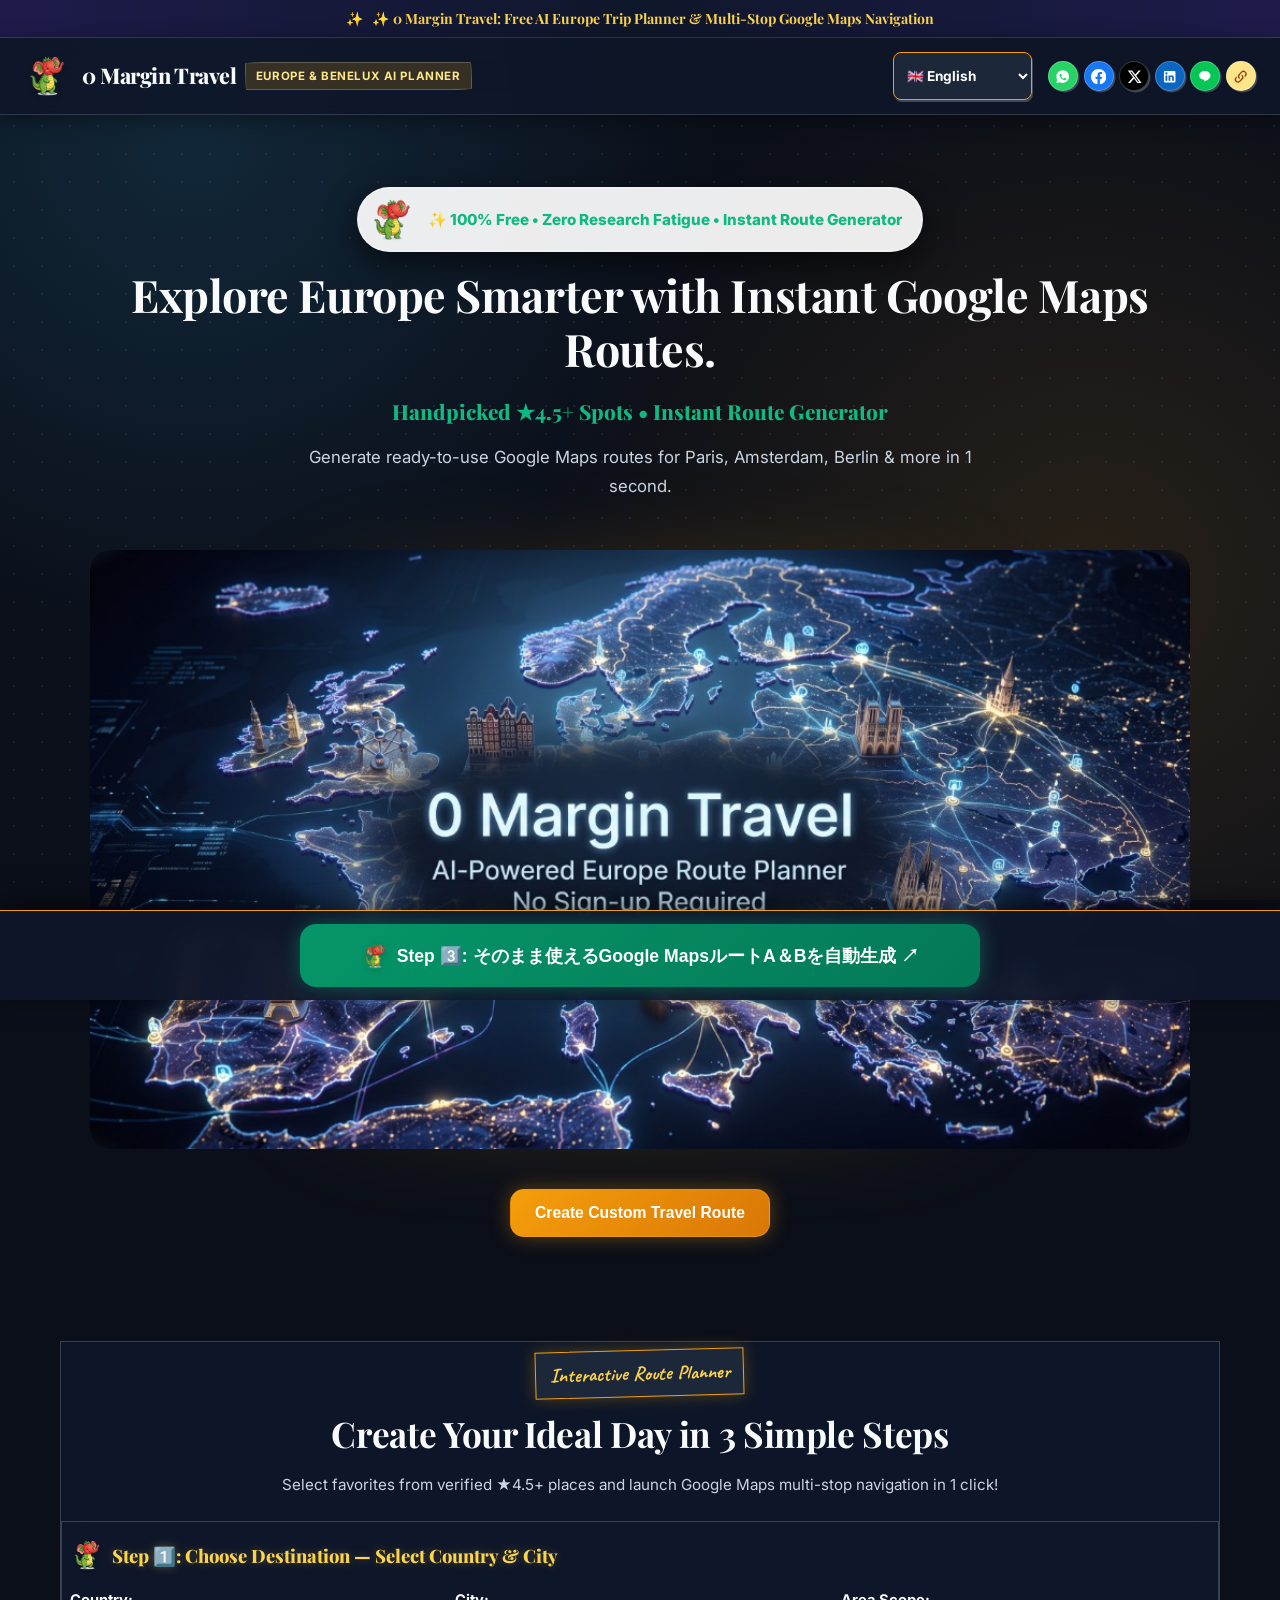
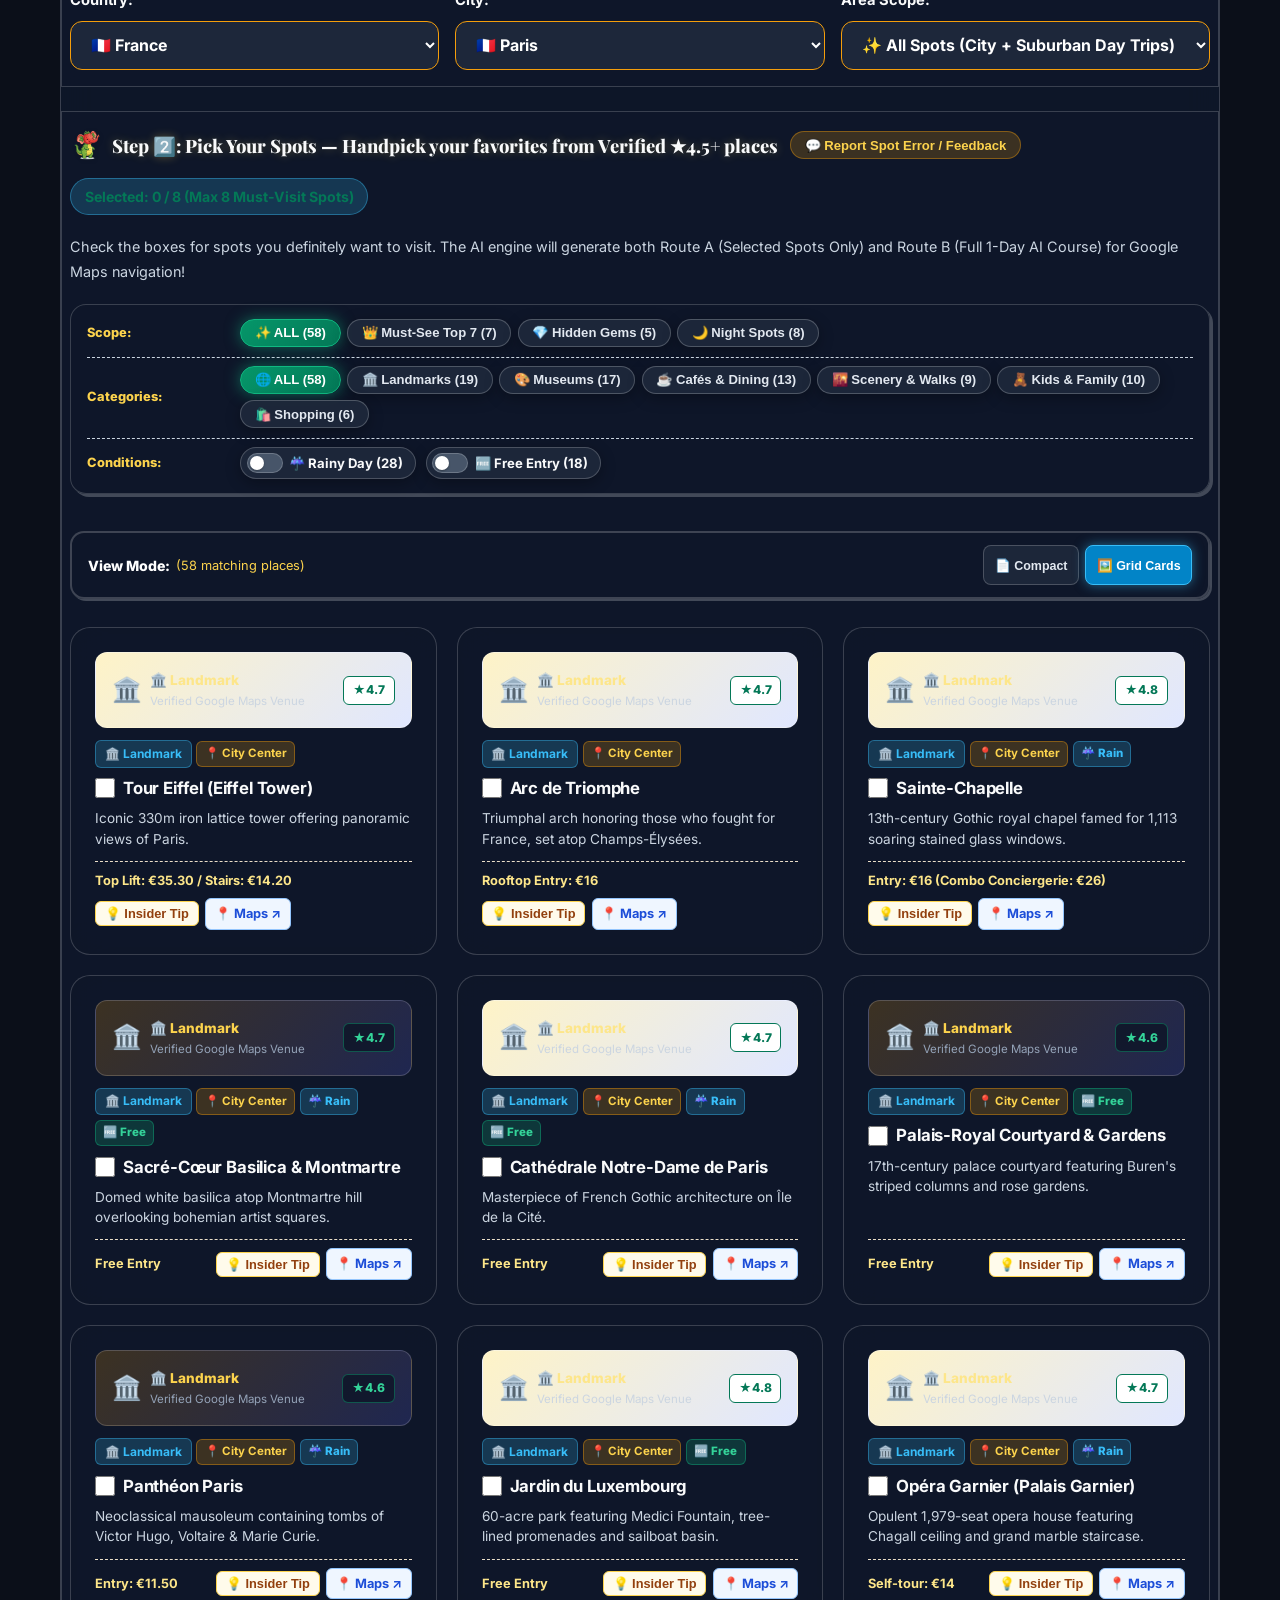
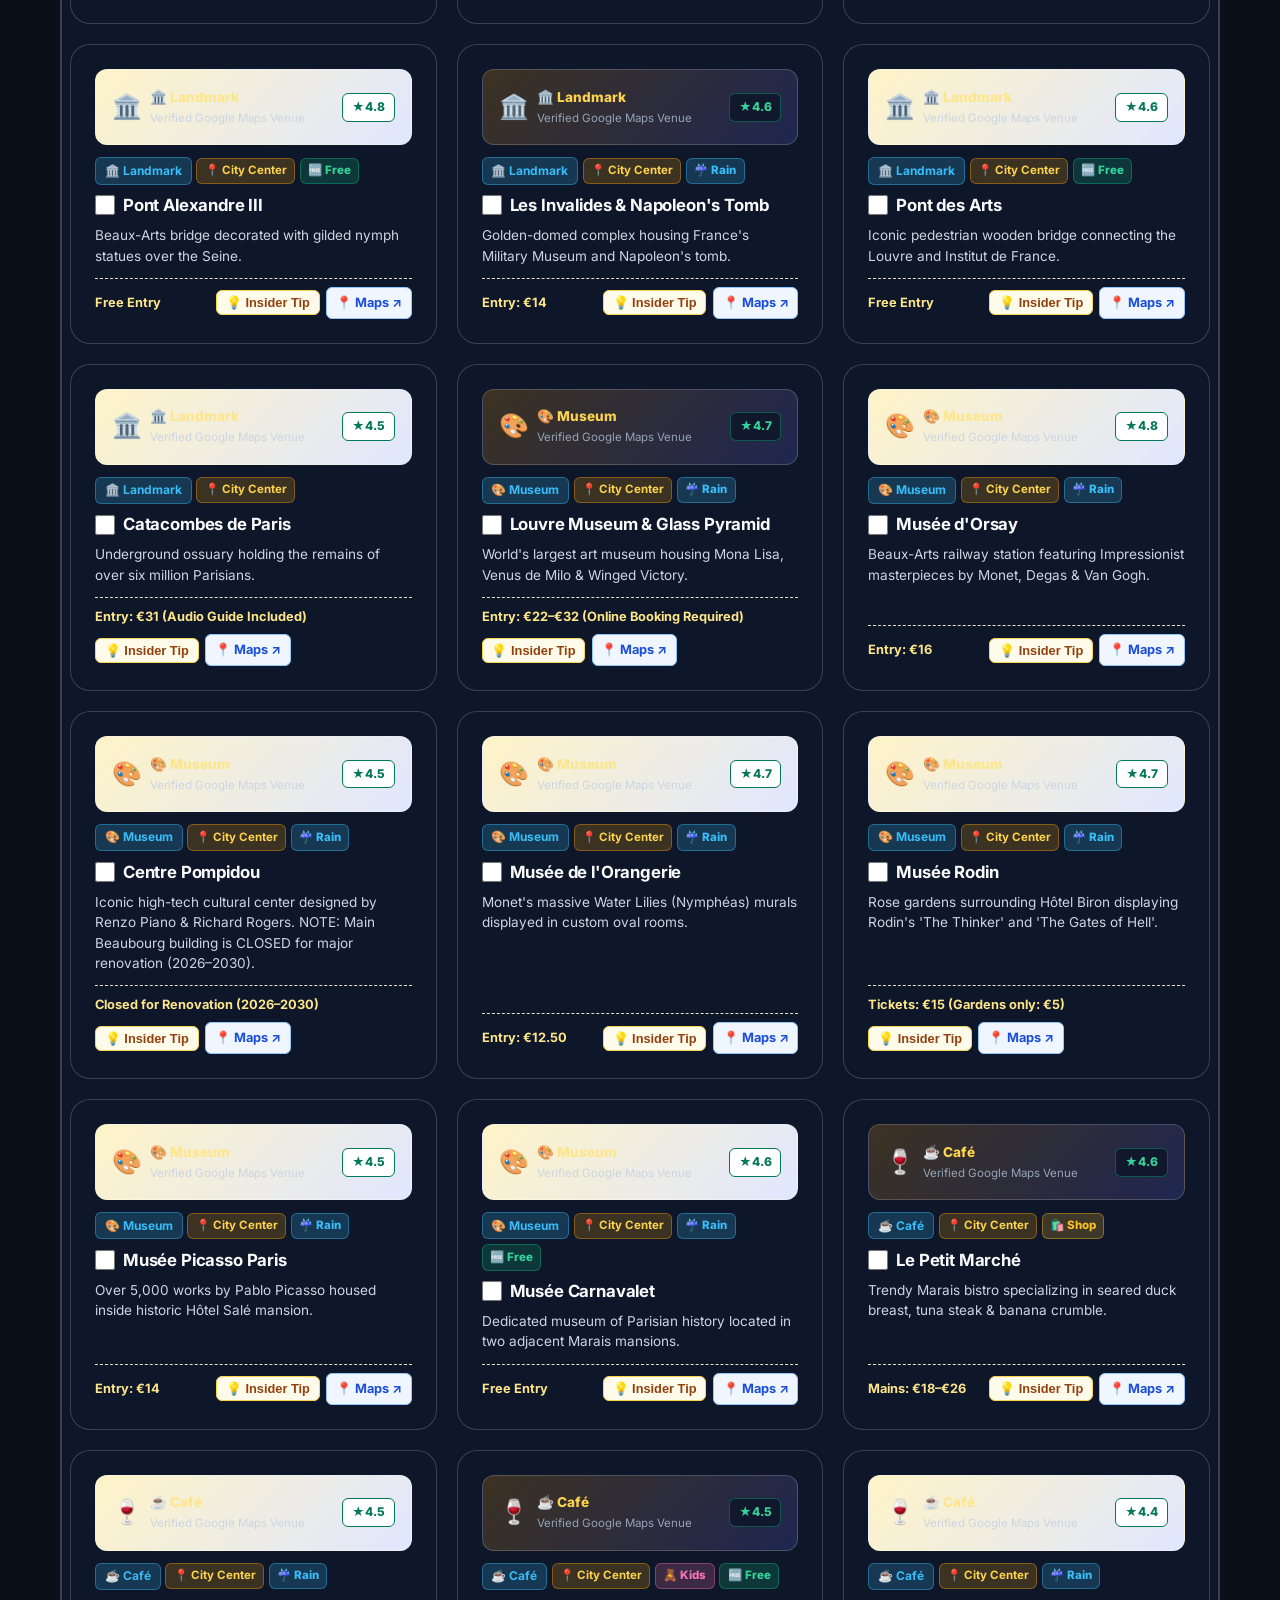
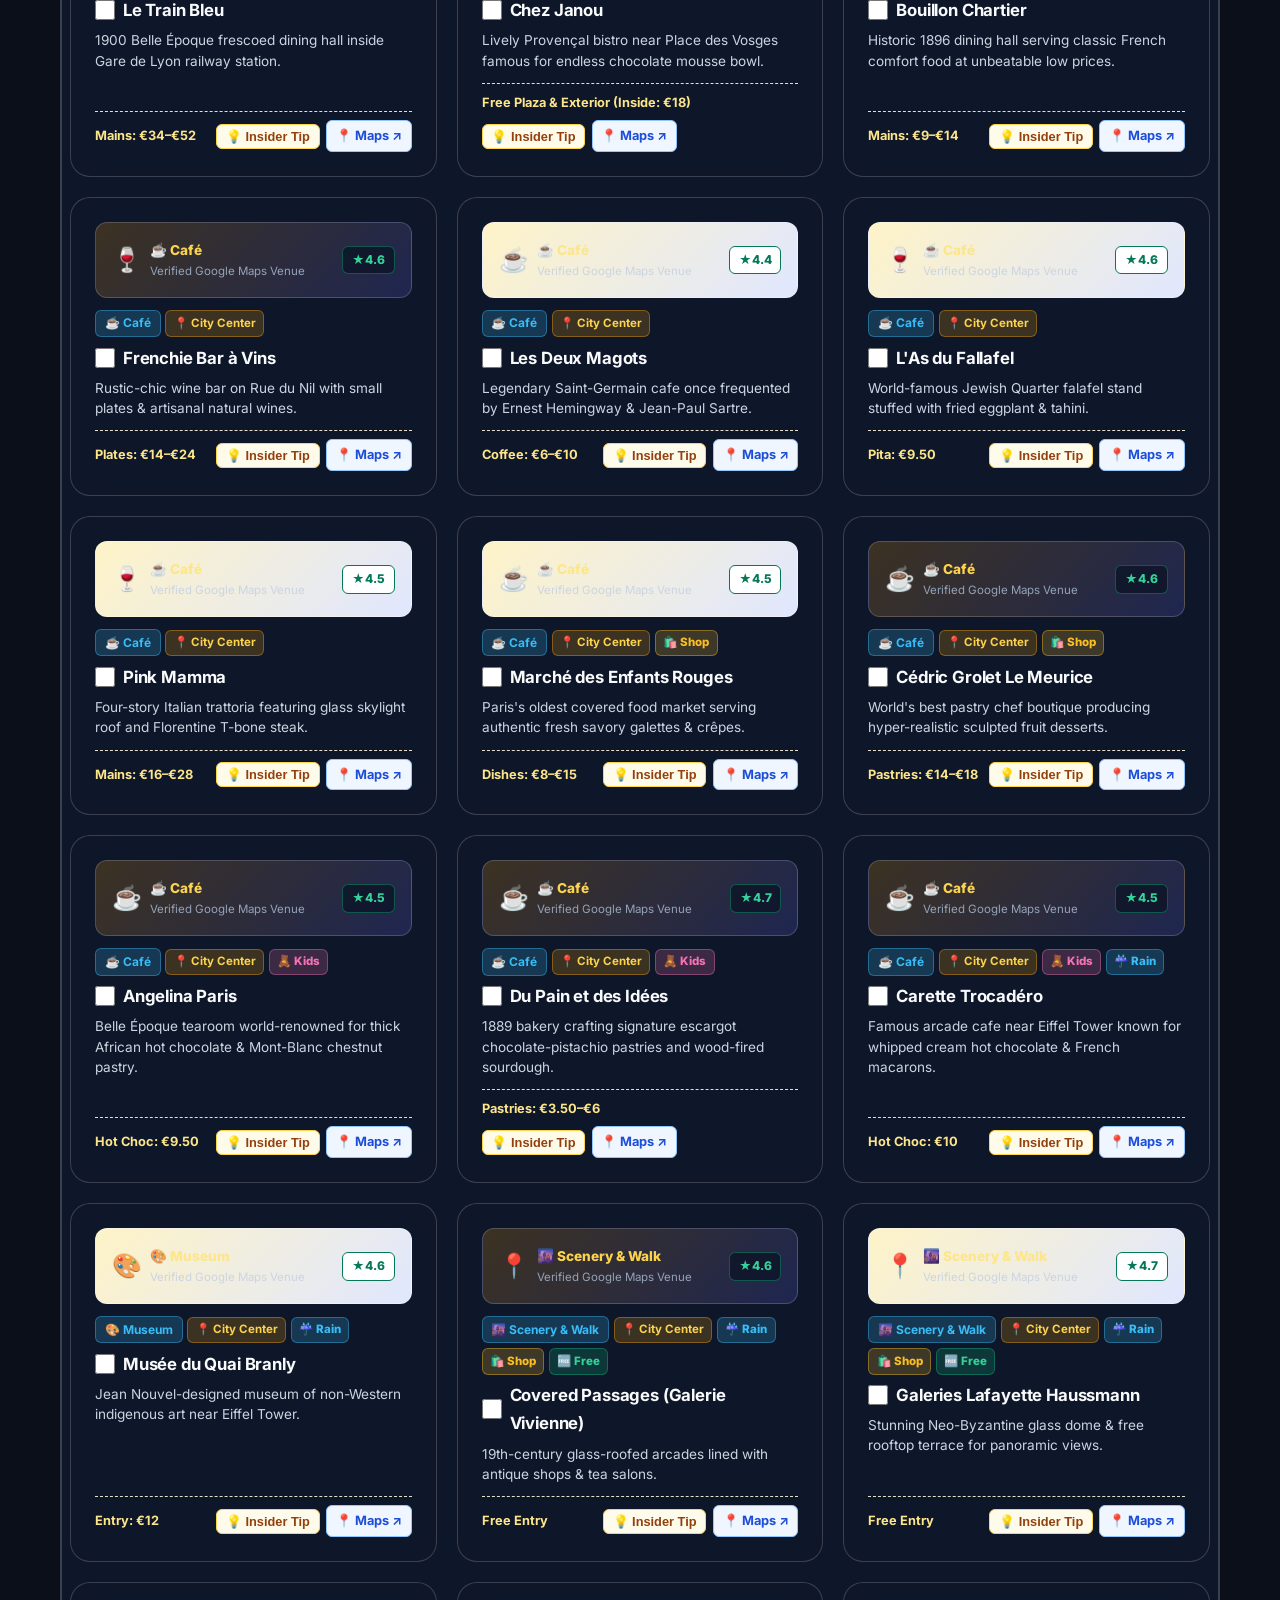
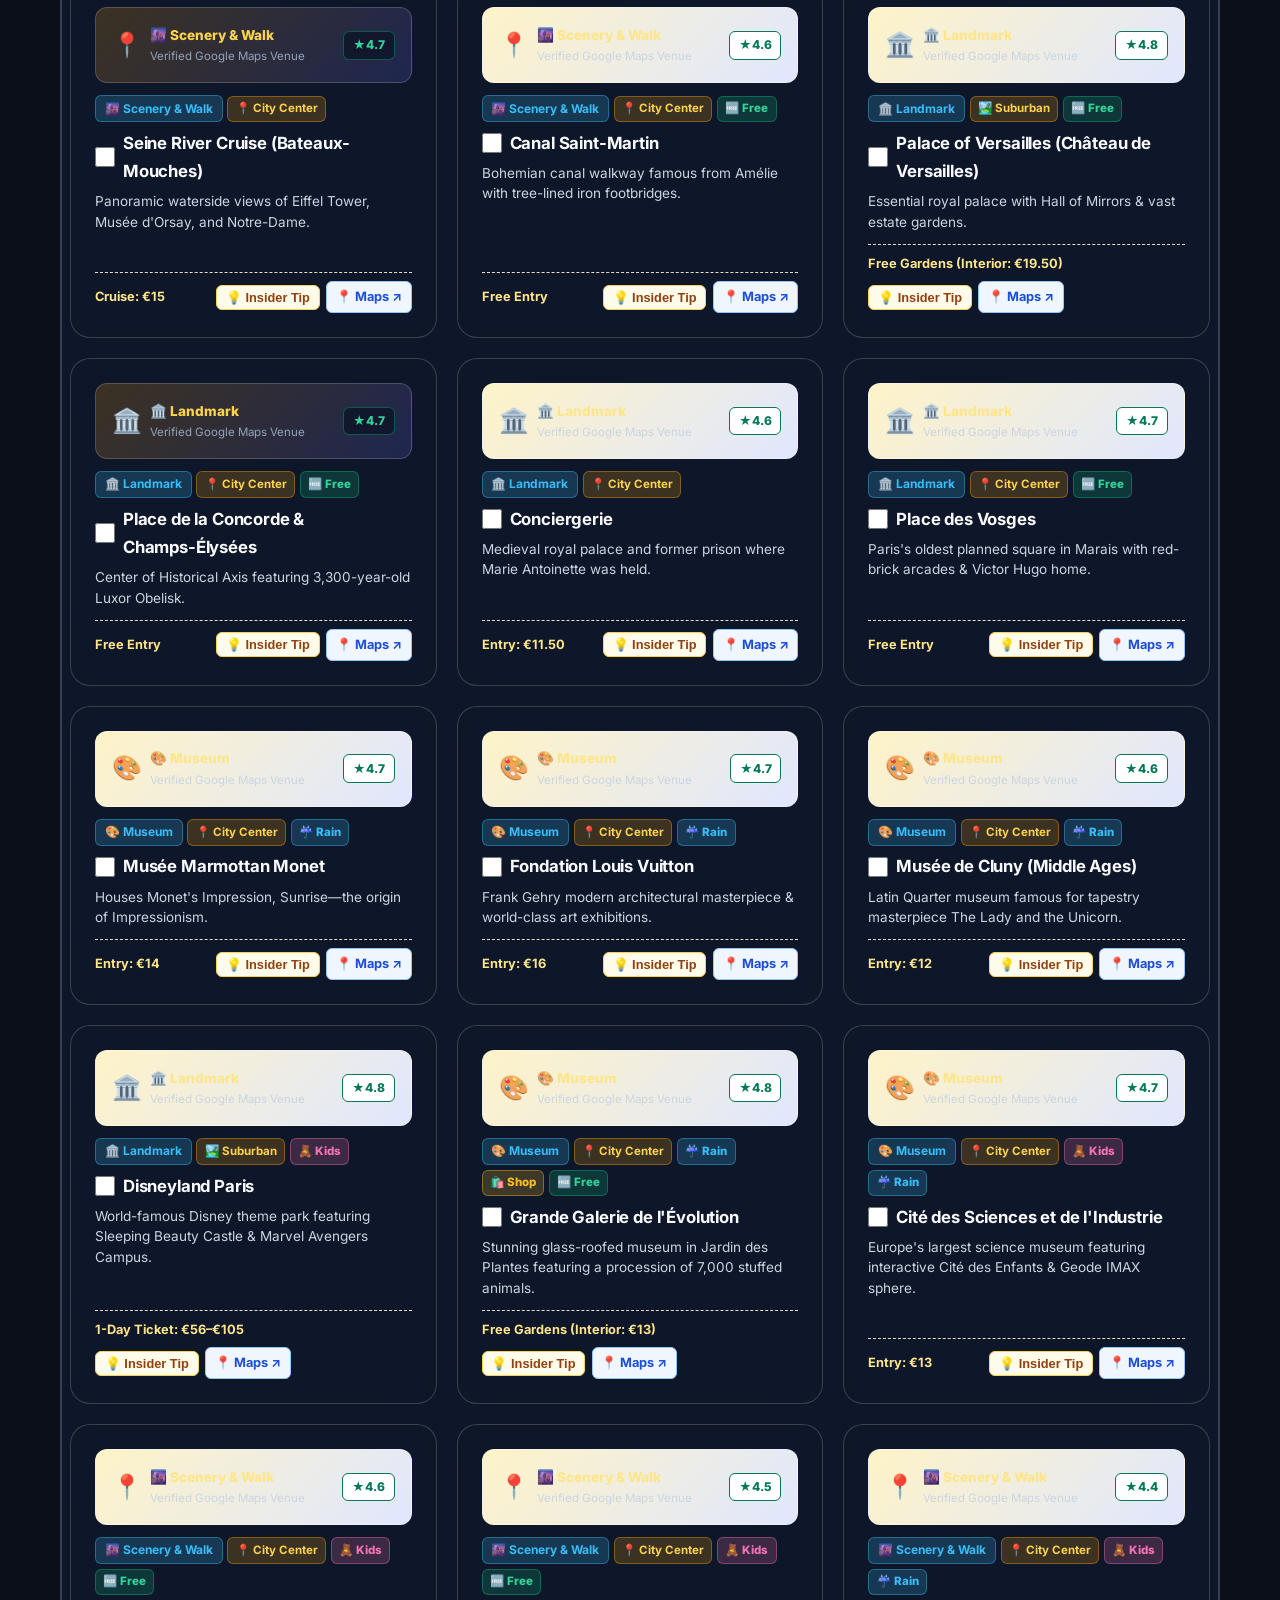
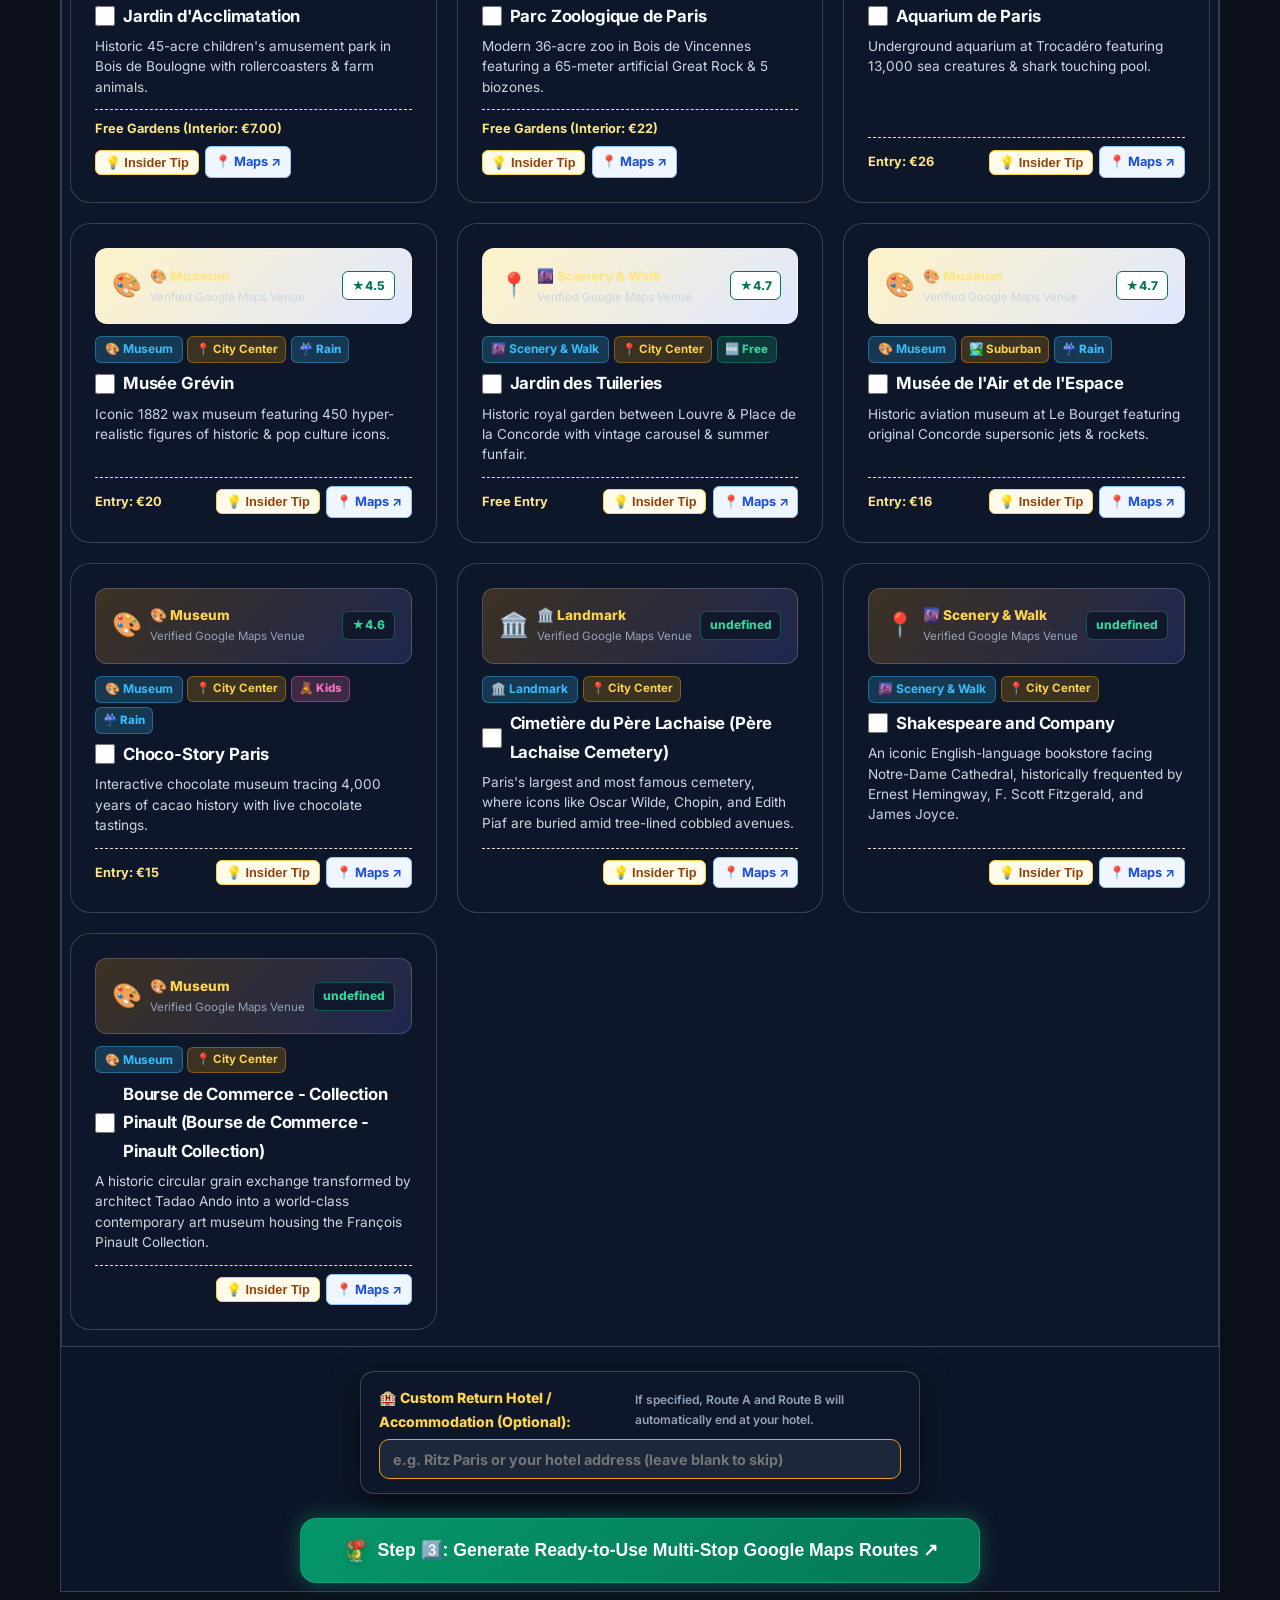
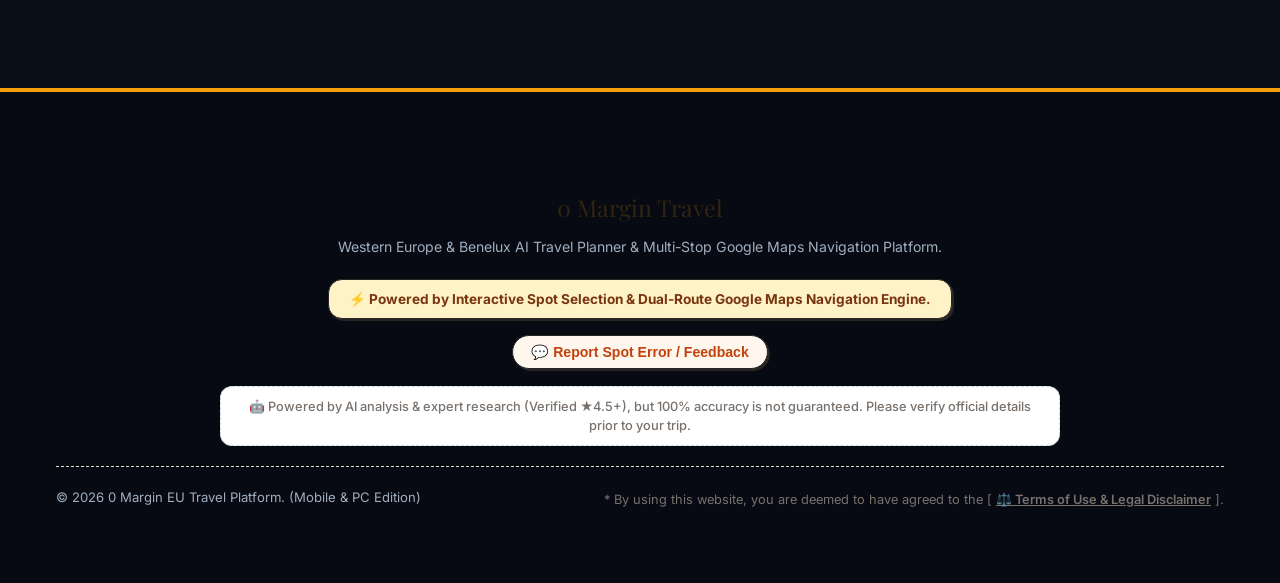
==== commit c5fc4a59: "Update Step headers emoji position to Step 1️⃣ etc" ====
--- a/index.html
+++ b/index.html
@@ -143,7 +143,7 @@
           <div class="step1-container" style="margin-bottom:1.5rem;">
             <div style="font-size:1.15rem; font-weight:800; color:#FCD34D; margin-bottom:1rem; display:flex; align-items:center; gap:0.5rem; text-shadow:0 0 10px rgba(252,211,77,0.3);" class="font-serif">
               <img src="assets/mascot.png" alt="Mascot Guide" style="width:34px; height:34px; object-fit:contain; filter:drop-shadow(1px 1px 2px rgba(0,0,0,0.12));">
-              <span>1️⃣</span> <span data-i18n="step1.title">Step 1: Choose Destination — Select your country & city</span>
+              <span data-i18n="step1.title">Step 1️⃣: Choose Destination — Select your country & city</span>
             </div>
 
             <div style="display:grid; grid-template-columns: repeat(auto-fit, minmax(220px, 1fr)); gap:1rem;">
@@ -188,7 +188,7 @@
               <div style="display:flex; align-items:center; gap:0.75rem; flex-wrap:wrap;">
                 <div style="font-size:1.15rem; font-weight:800; color:#FCD34D; display:flex; align-items:center; gap:0.5rem; text-shadow:0 0 10px rgba(252,211,77,0.3);" class="font-serif">
                   <img src="assets/mascot.png" alt="Mascot Guide" style="width:34px; height:34px; object-fit:contain; filter:drop-shadow(1px 1px 2px rgba(0,0,0,0.12));">
-                  <span>2️⃣</span> <span data-i18n="step2.title">Step 2: Pick Your Spots — Handpick your favorites from Verified ★4.5+ places</span>
+                  <span data-i18n="step2.title">Step 2️⃣: Pick Your Spots — Handpick your favorites from Verified ★4.5+ places</span>
                 </div>
                 <button type="button" onclick="openFeedbackModal()" style="background:rgba(245,158,11,0.2); color:#FCD34D; border:1px solid rgba(245,158,11,0.4); padding:0.35rem 0.85rem; border-radius:999px; font-size:0.82rem; font-weight:800; cursor:pointer;" data-i18n="btn.reportError">
                   💬 Report Spot Error / Feedback
@@ -217,7 +217,7 @@
           <div style="text-align:center; max-width:680px; margin:0 auto;" id="step3FixedContainer">
             <button type="submit" class="btn btn-emerald" style="padding:1.1rem 1.5rem; font-size:1.1rem; border-radius:16px; background:linear-gradient(135deg, #059669, #047857); color:#FFFFFF; font-weight:800; box-shadow:0 0 20px rgba(16,185,129,0.4); display:inline-flex; align-items:center; justify-content:center; gap:0.5rem; flex-wrap:wrap; width:100%;">
               <img src="assets/mascot.png" alt="Mascot" style="width:28px; height:28px; filter:drop-shadow(1px 2px 3px rgba(0,0,0,0.15));">
-              <span>3️⃣ Step 3: <span id="fixedCtaText" data-i18n="btn.generate">Generate Ready-to-Use Dual Google Maps Routes ↗</span></span>
+              <span>Step 3️⃣: <span id="fixedCtaText" data-i18n="btn.generate">Generate Ready-to-Use Dual Google Maps Routes ↗</span></span>
             </button>
           </div>
 
@@ -278,7 +278,7 @@
   <div id="floatingCtaBar" class="floating-cta-bar">
     <button type="button" class="btn btn-emerald" style="padding:1.1rem 1.5rem; font-size:1.1rem; border-radius:16px; background:linear-gradient(135deg, #059669, #047857); color:#FFFFFF; font-weight:800; box-shadow:0 0 20px rgba(16,185,129,0.4); display:inline-flex; align-items:center; justify-content:center; gap:0.5rem; flex-wrap:wrap; width:100%; max-width:680px;" onclick="document.getElementById('aiPlannerForm').dispatchEvent(new Event('submit', { cancelable: true, bubbles: true })); setTimeout(() => { document.getElementById('aiPlanResult').scrollIntoView({ behavior: 'smooth' }); }, 300);">
       <img src="assets/mascot.png" alt="Mascot" style="width:28px; height:28px; filter:drop-shadow(1px 2px 3px rgba(0,0,0,0.15));">
-      <span>3️⃣ Step 3: <span id="floatingCtaText">そのまま使えるGoogle MapsルートA＆Bを自動生成 ↗</span></span>
+      <span>Step 3️⃣: <span id="floatingCtaText">そのまま使えるGoogle MapsルートA＆Bを自動生成 ↗</span></span>
     </button>
   </div>
 
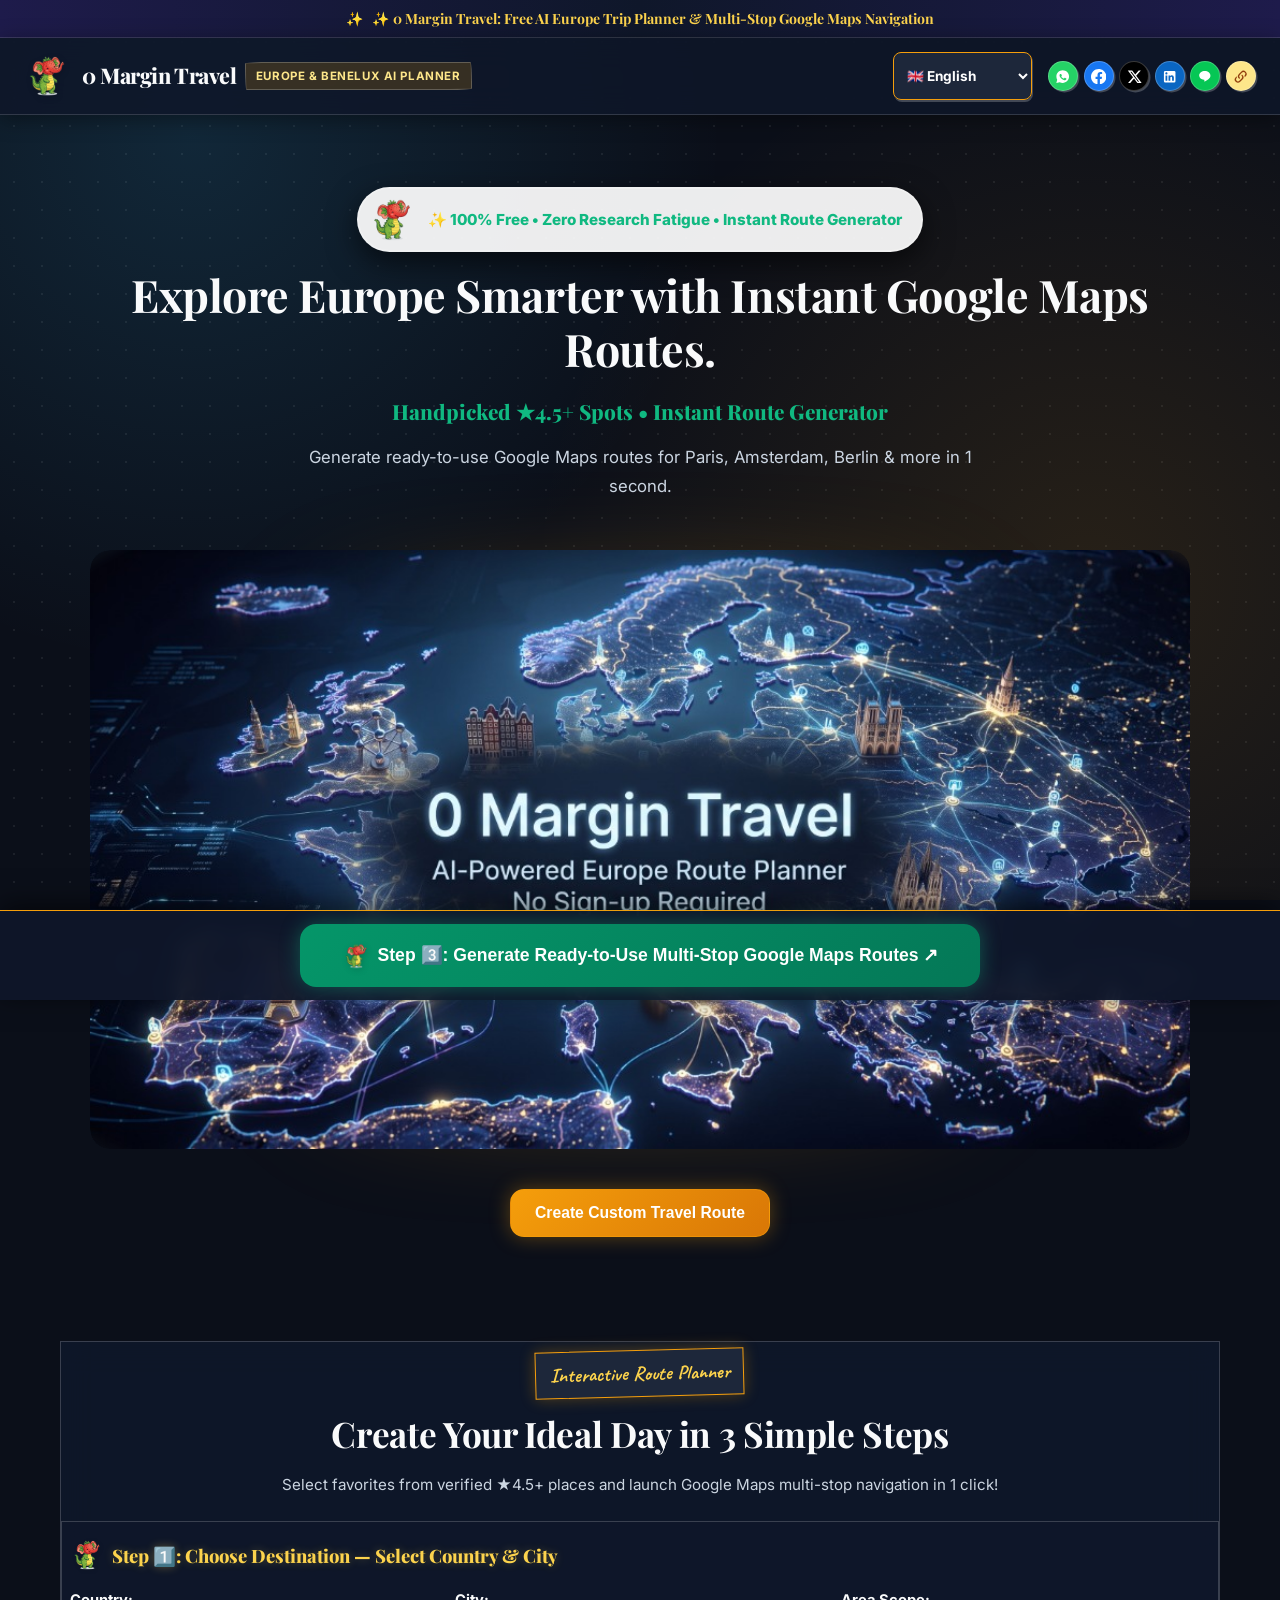
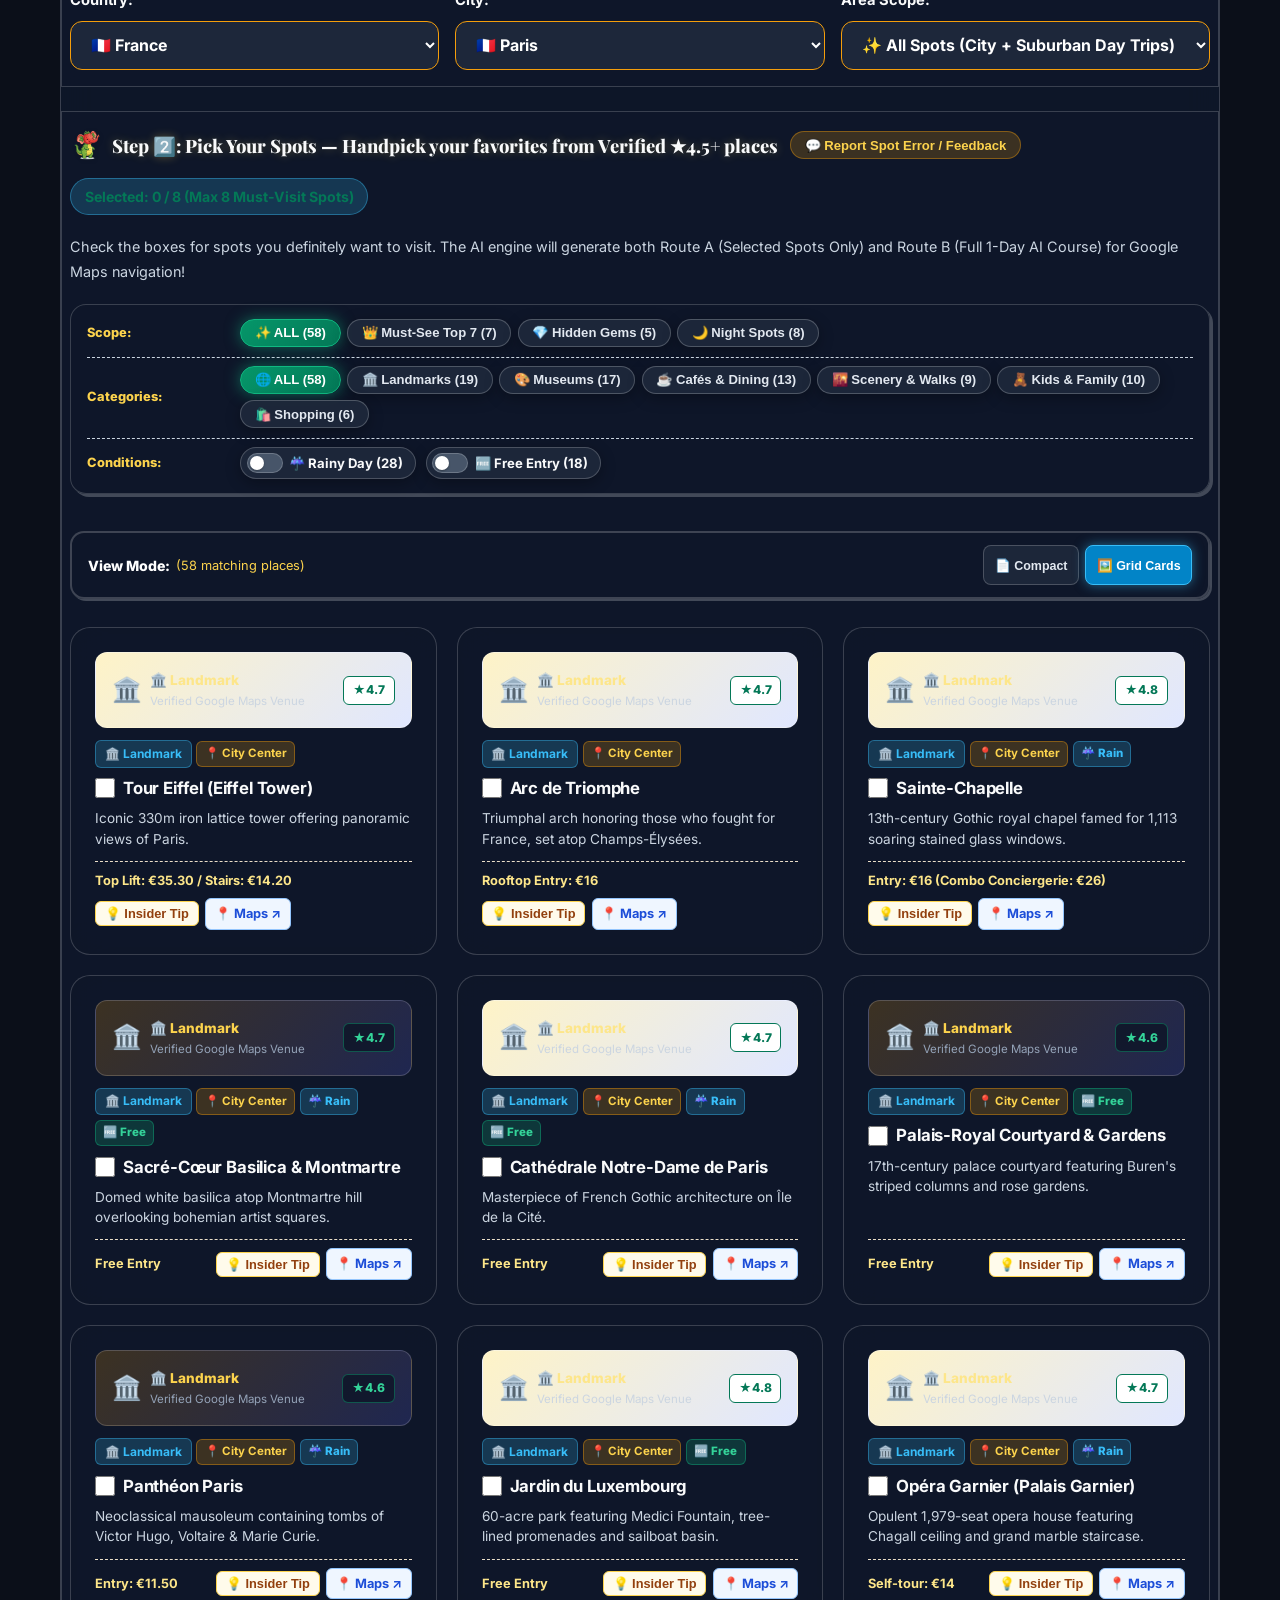
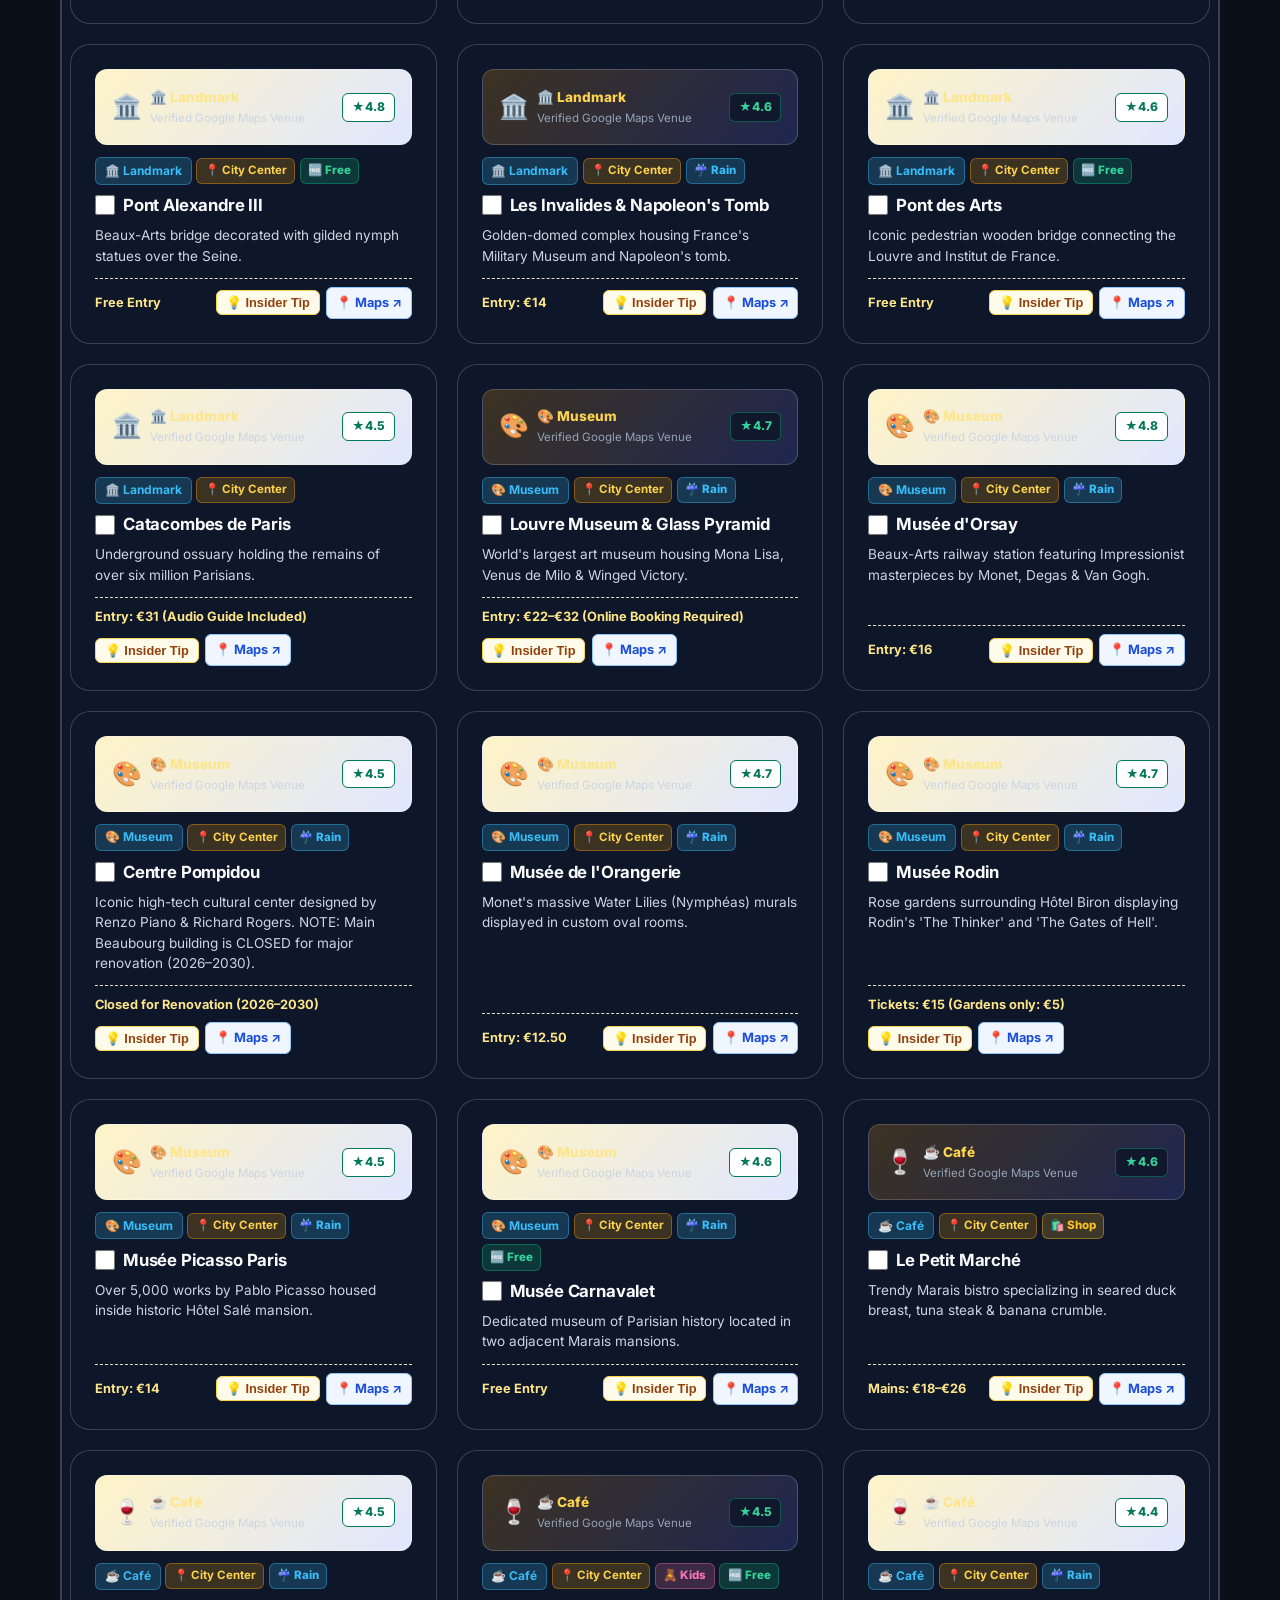
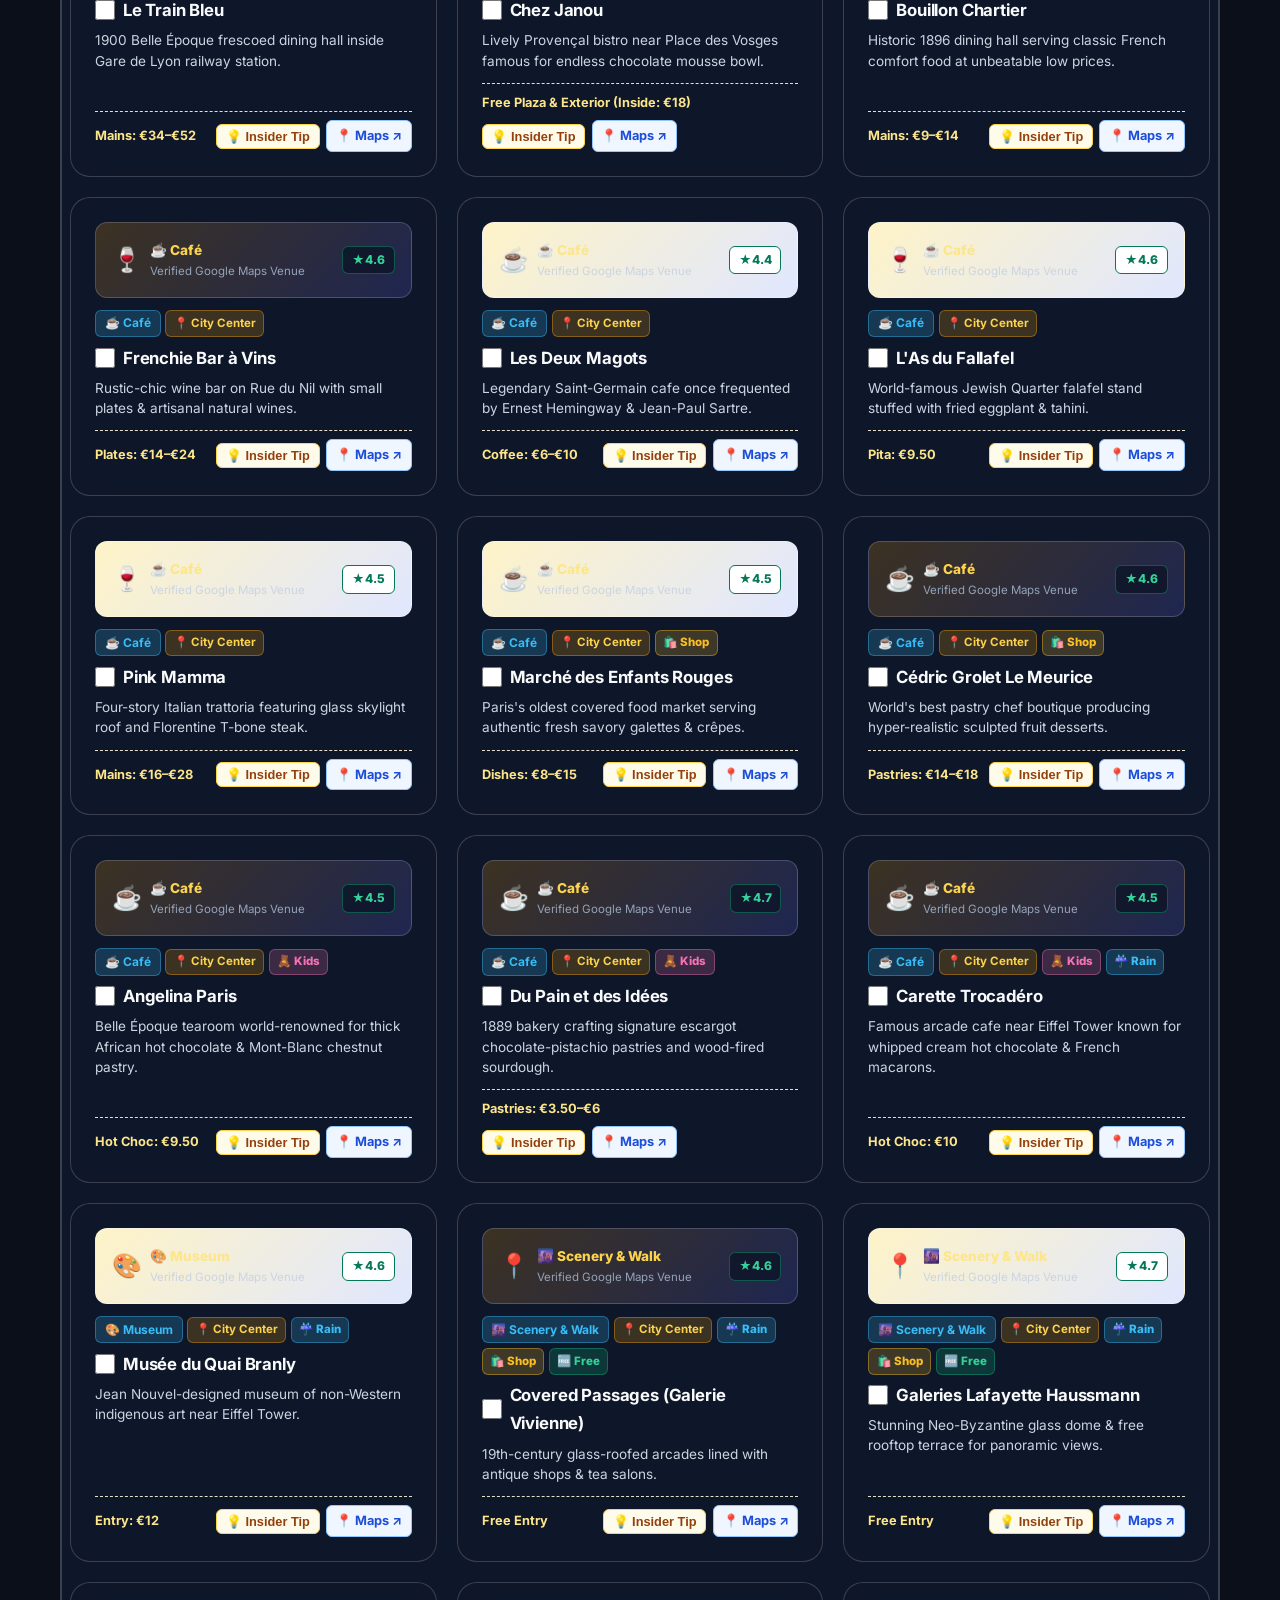
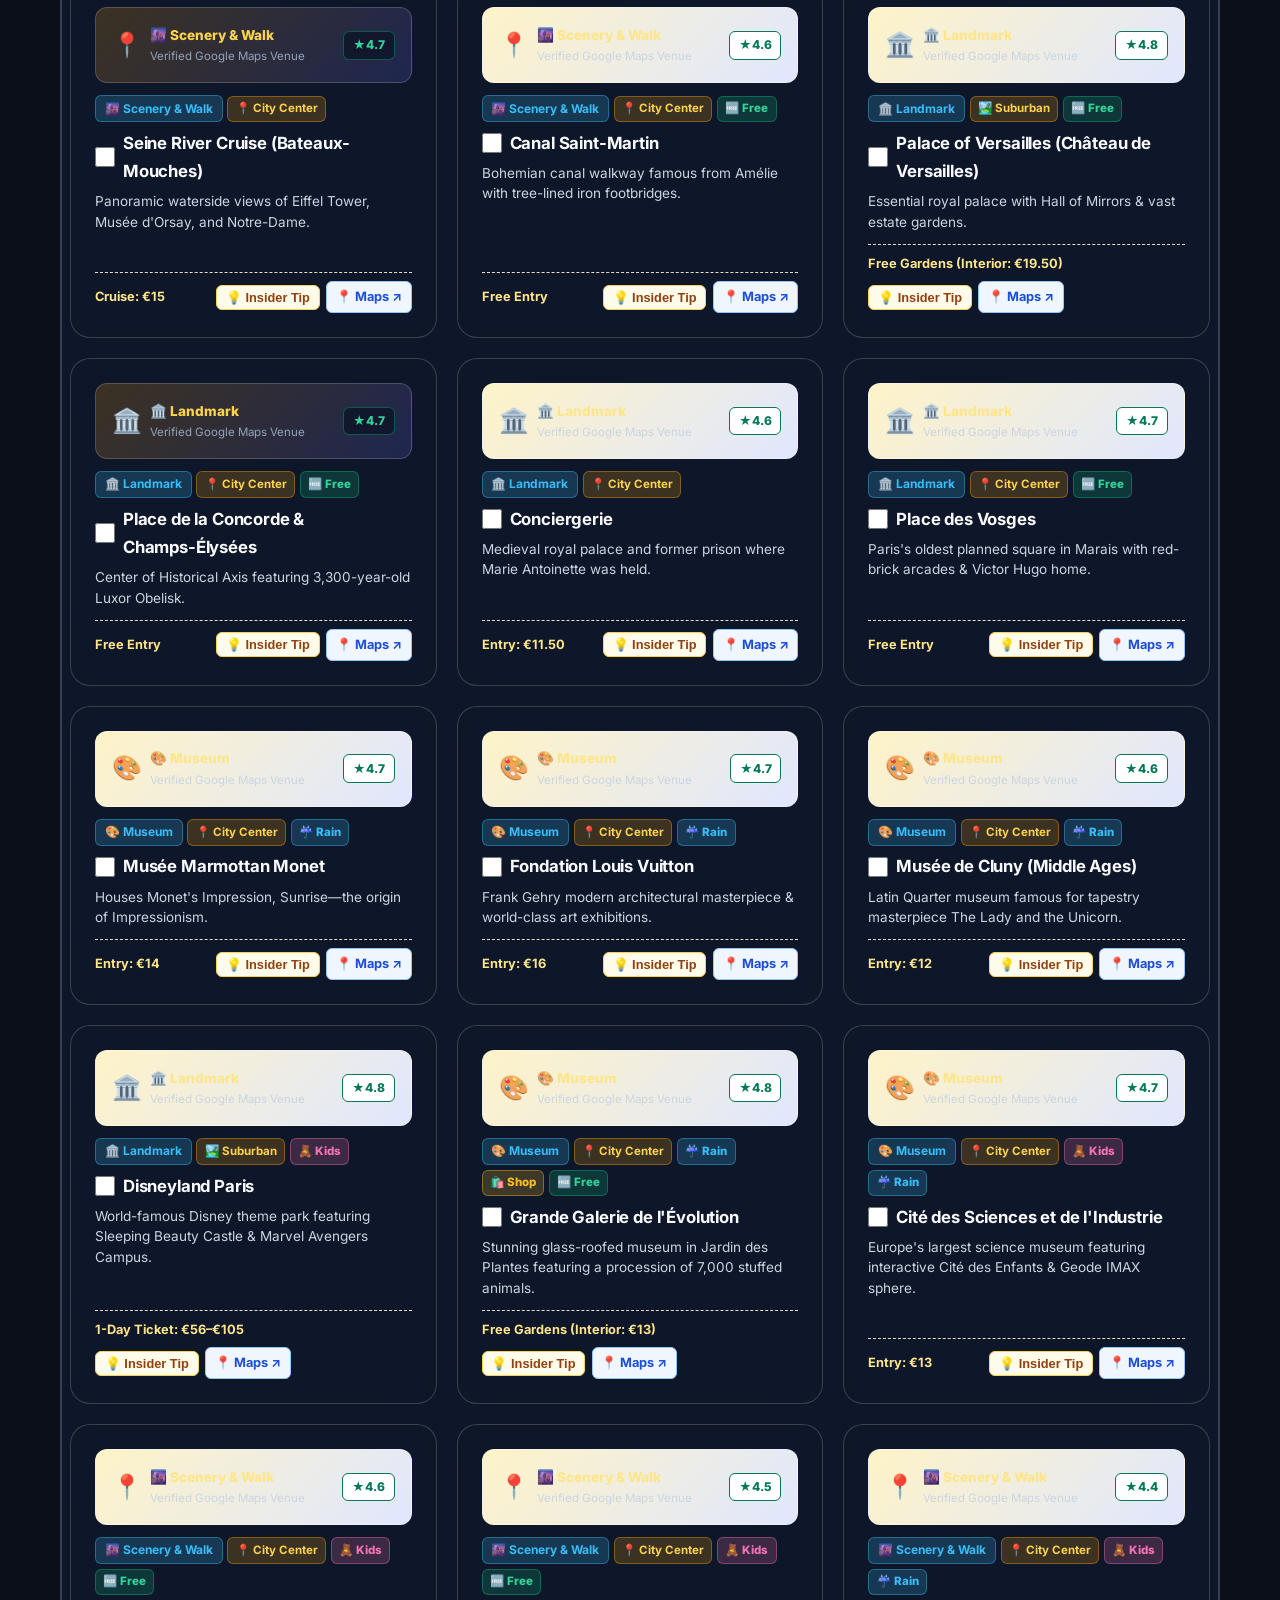
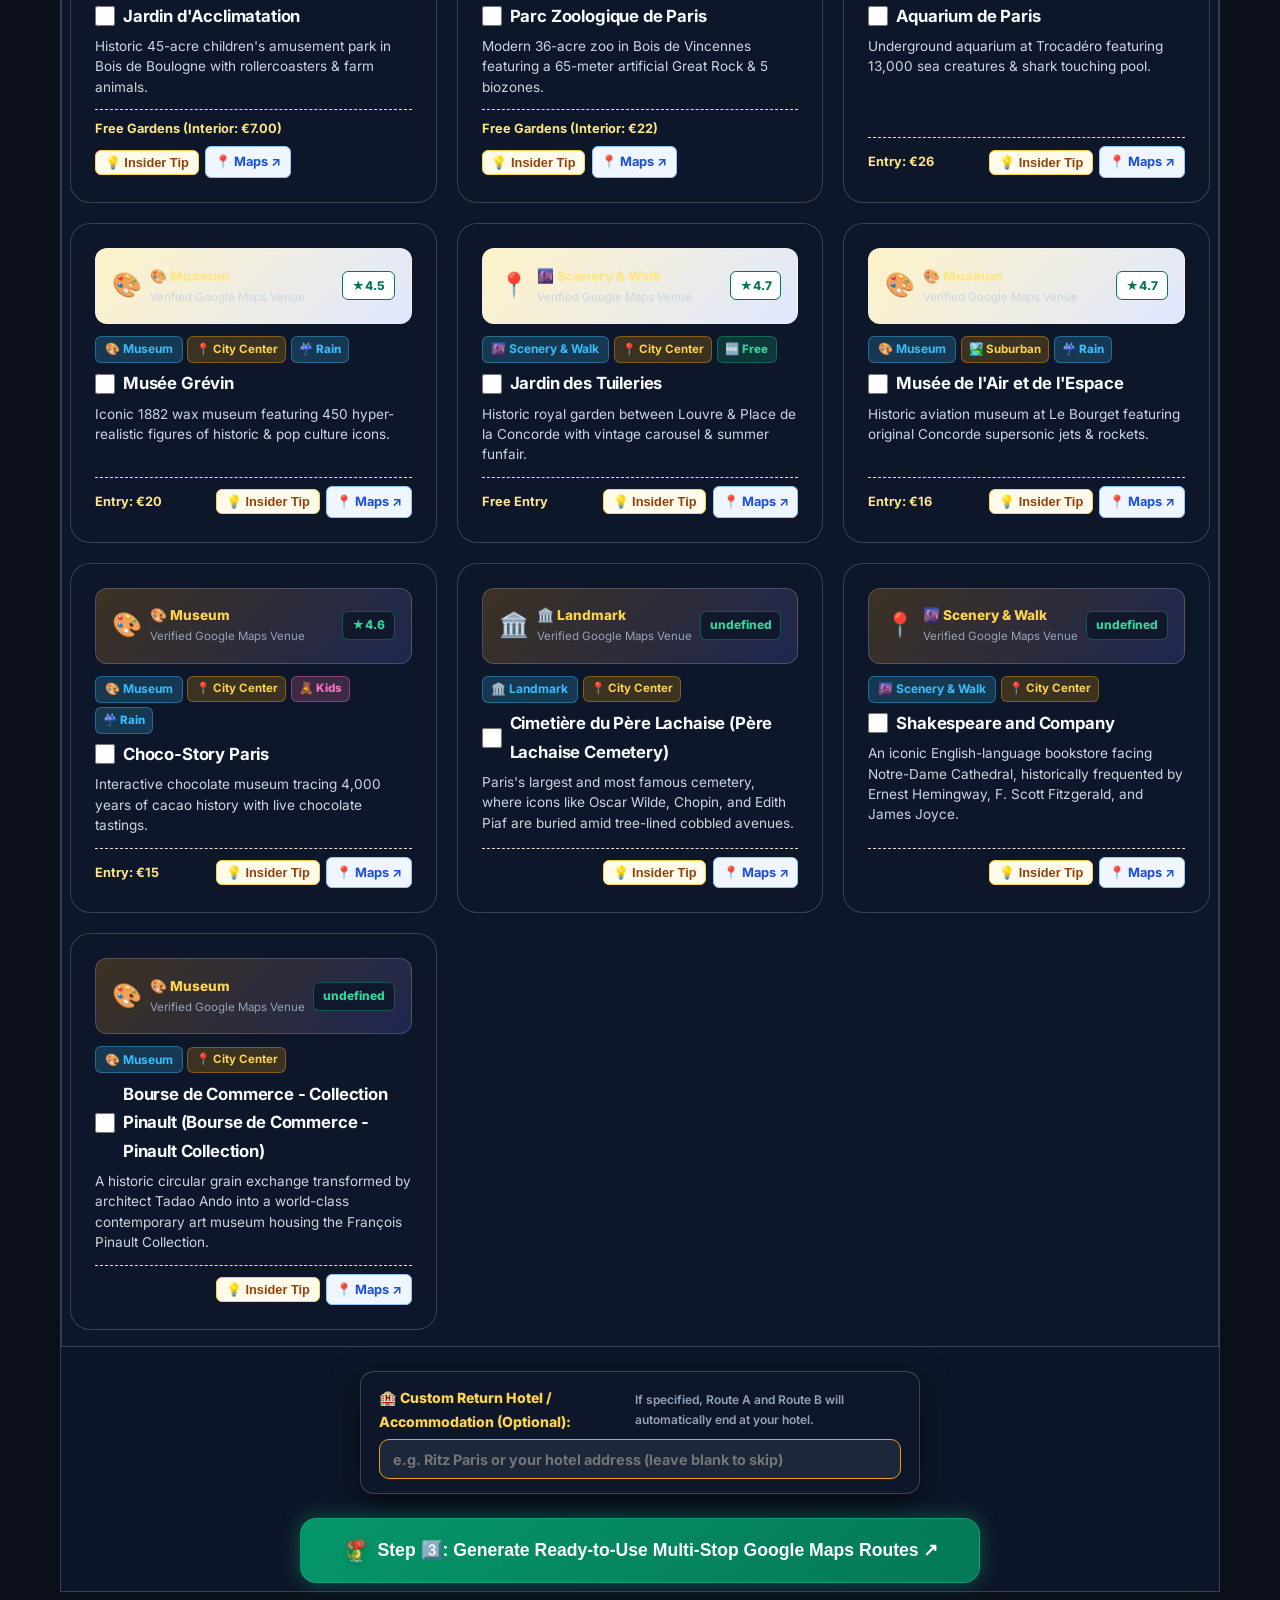
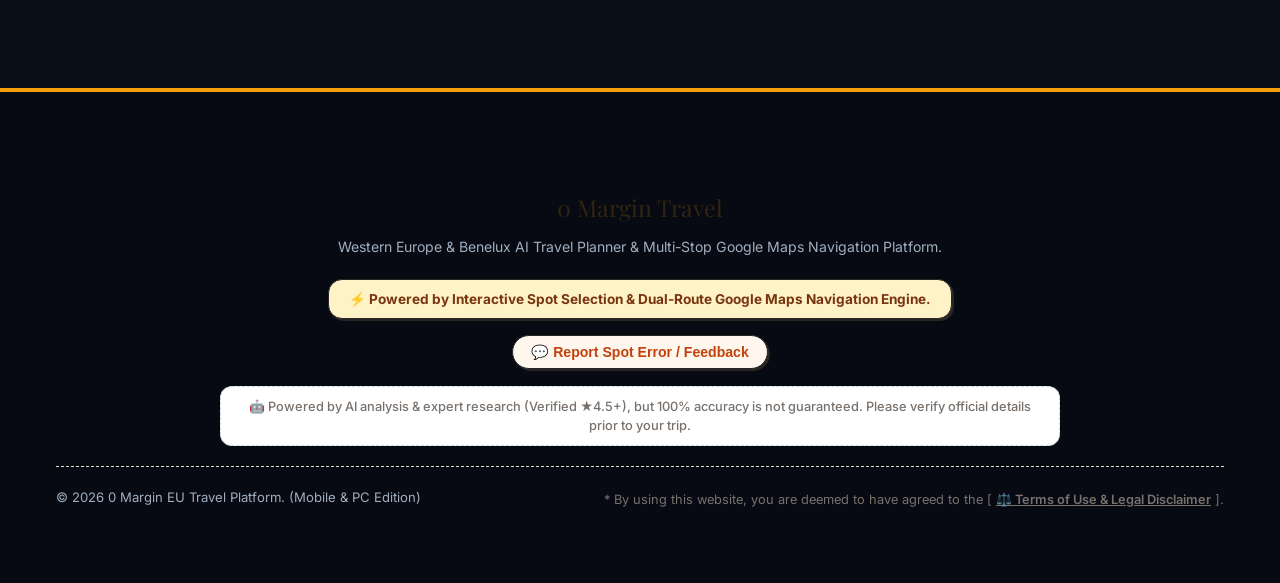
==== commit f565a8f0: "Fix critical bugs: white-on-white route cards, undefined overwrite, floating CTA i18n, terms body 5 " ====
--- a/index.html
+++ b/index.html
@@ -278,7 +278,7 @@
   <div id="floatingCtaBar" class="floating-cta-bar">
     <button type="button" class="btn btn-emerald" style="padding:1.1rem 1.5rem; font-size:1.1rem; border-radius:16px; background:linear-gradient(135deg, #059669, #047857); color:#FFFFFF; font-weight:800; box-shadow:0 0 20px rgba(16,185,129,0.4); display:inline-flex; align-items:center; justify-content:center; gap:0.5rem; flex-wrap:wrap; width:100%; max-width:680px;" onclick="document.getElementById('aiPlannerForm').dispatchEvent(new Event('submit', { cancelable: true, bubbles: true })); setTimeout(() => { document.getElementById('aiPlanResult').scrollIntoView({ behavior: 'smooth' }); }, 300);">
       <img src="assets/mascot.png" alt="Mascot" style="width:28px; height:28px; filter:drop-shadow(1px 2px 3px rgba(0,0,0,0.15));">
-      <span>Step 3️⃣: <span id="floatingCtaText">そのまま使えるGoogle MapsルートA＆Bを自動生成 ↗</span></span>
+      <span>Step 3️⃣: <span id="floatingCtaText" data-i18n="btn.generate">Generate Ready-to-Use Multi-Stop Google Maps Routes ↗</span></span>
     </button>
   </div>
 
